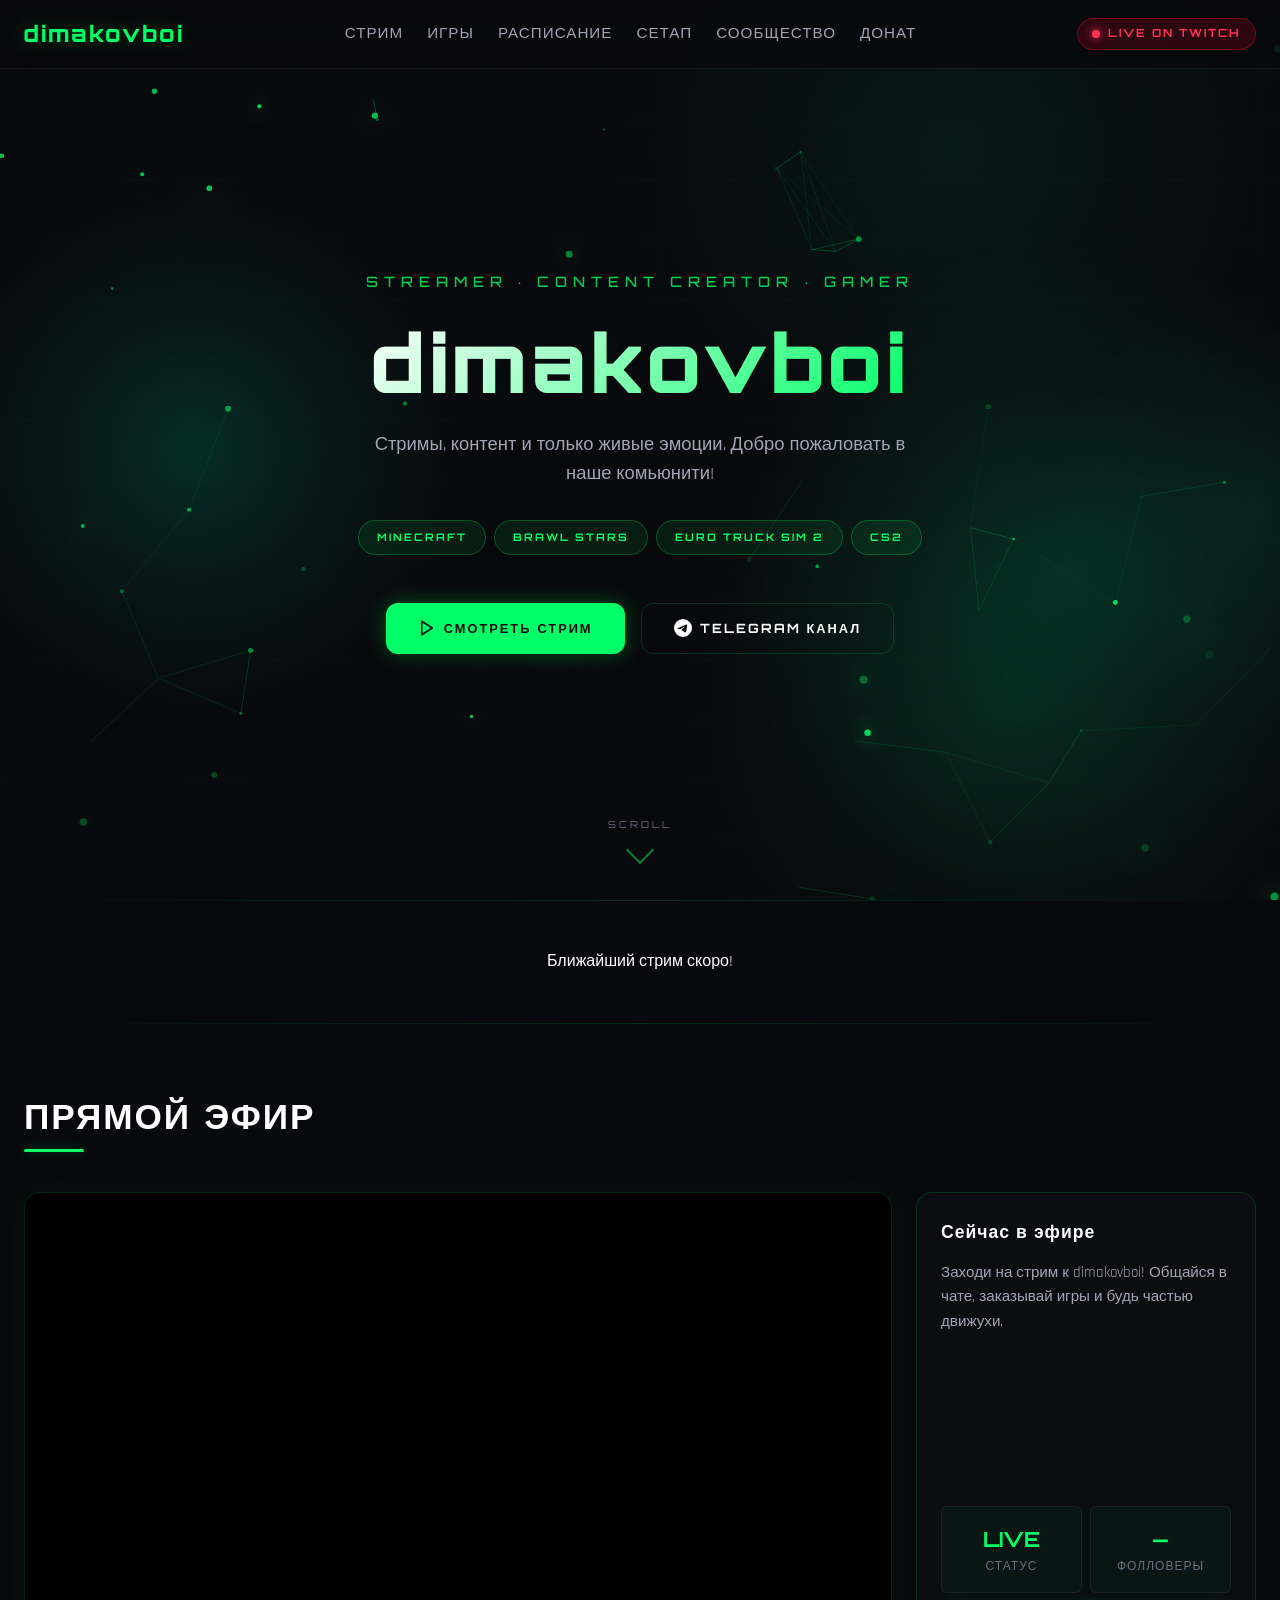
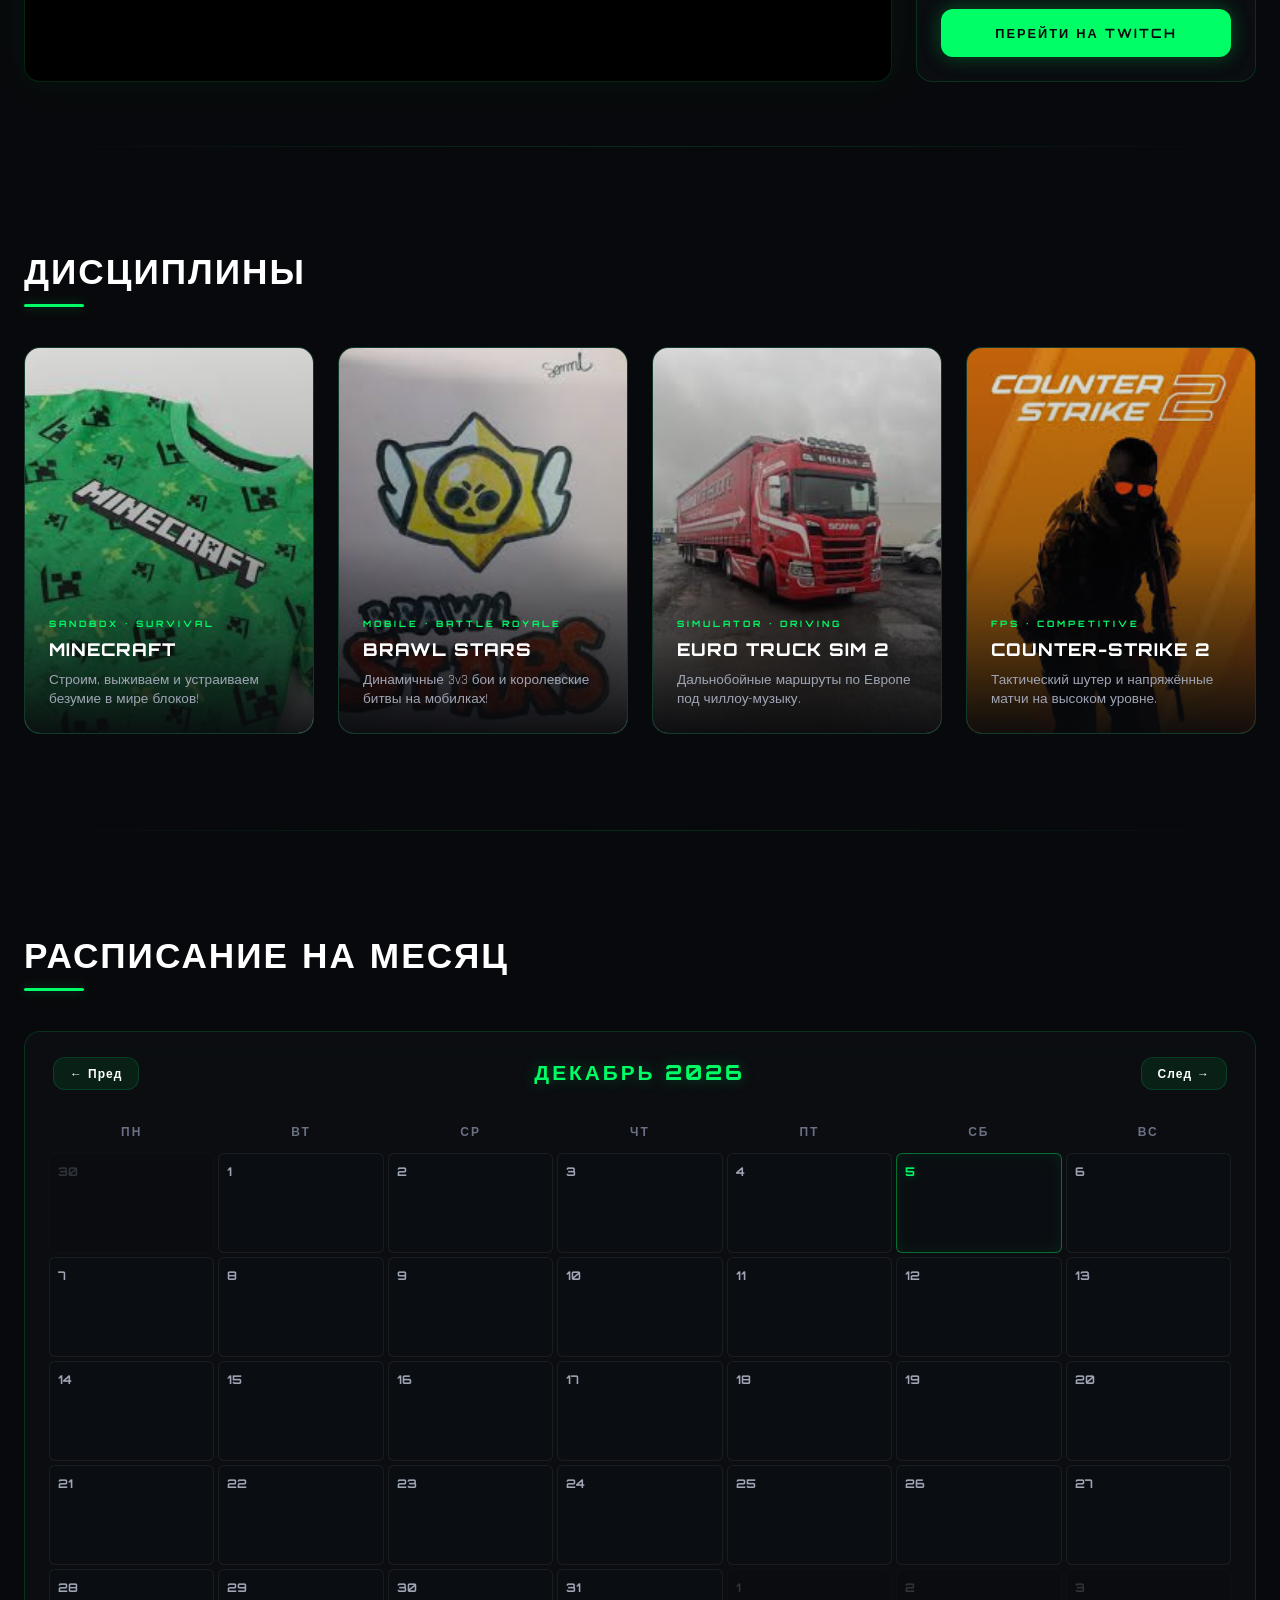
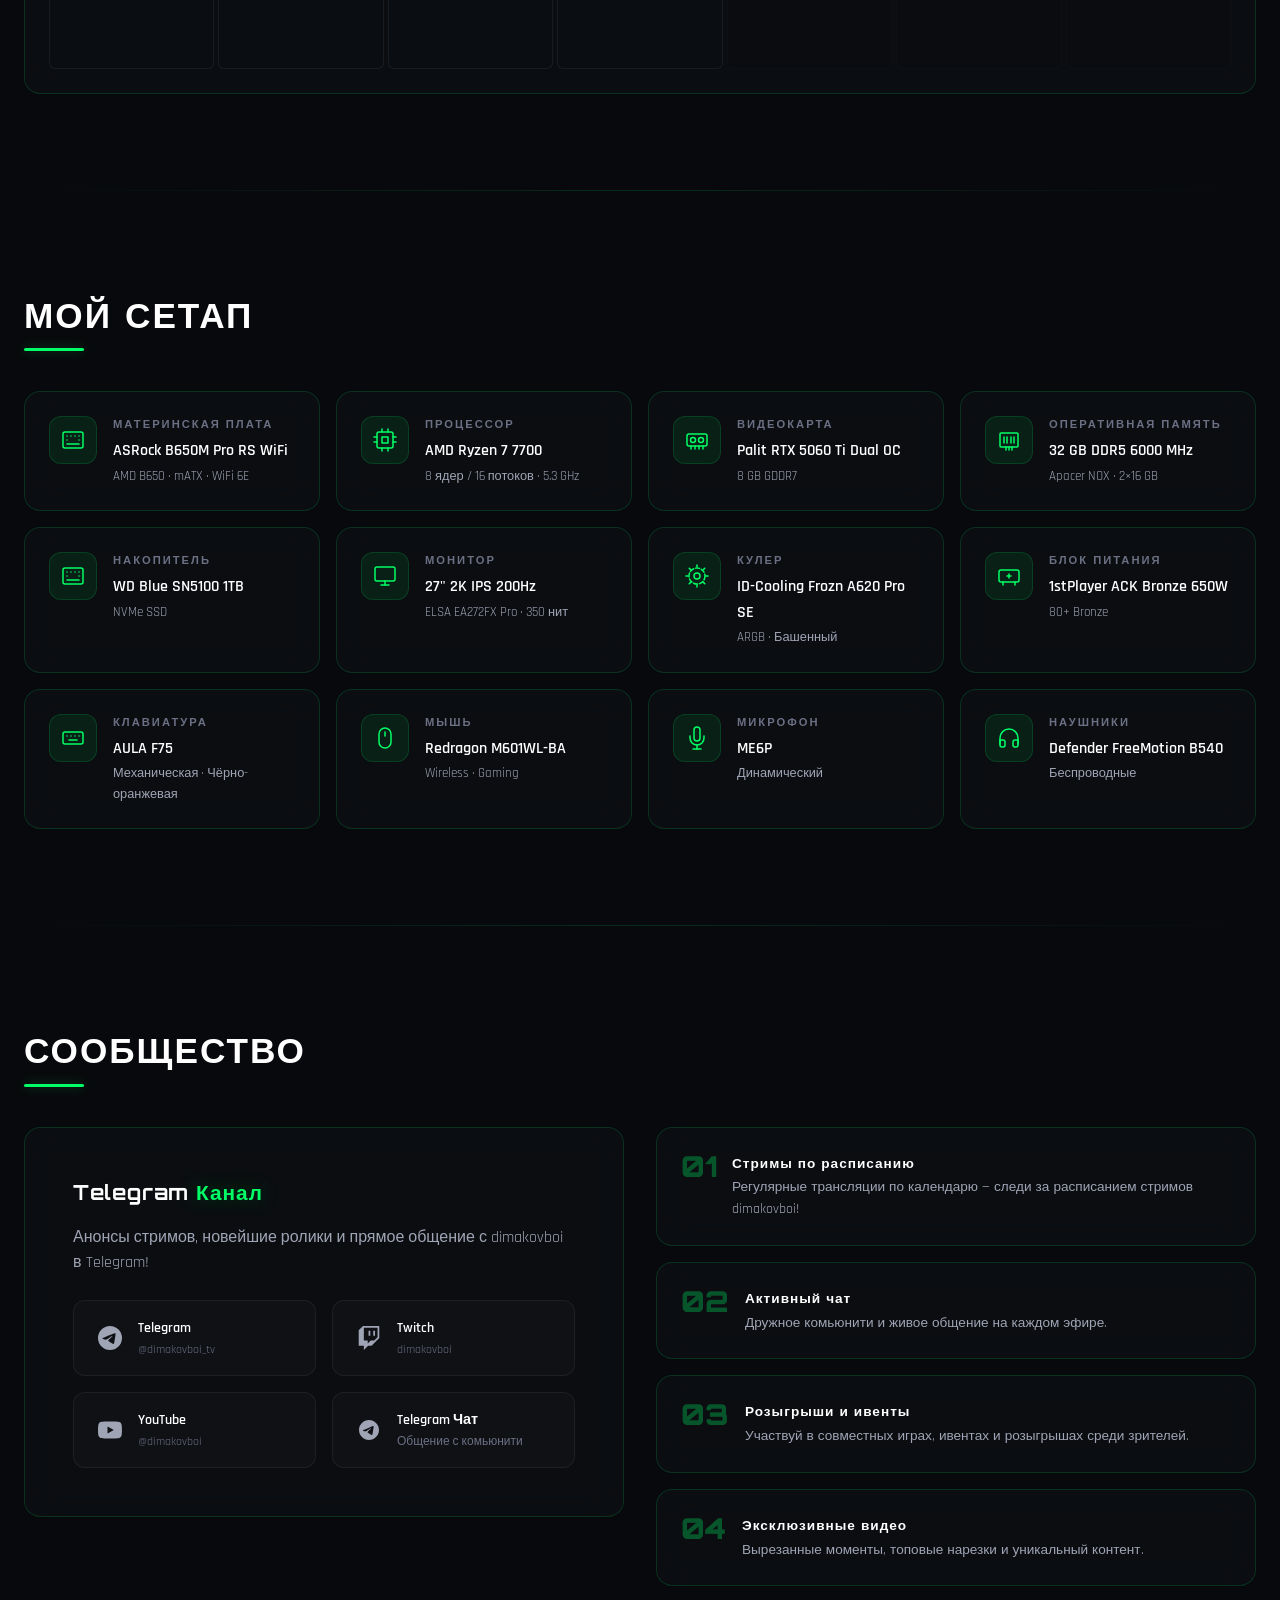
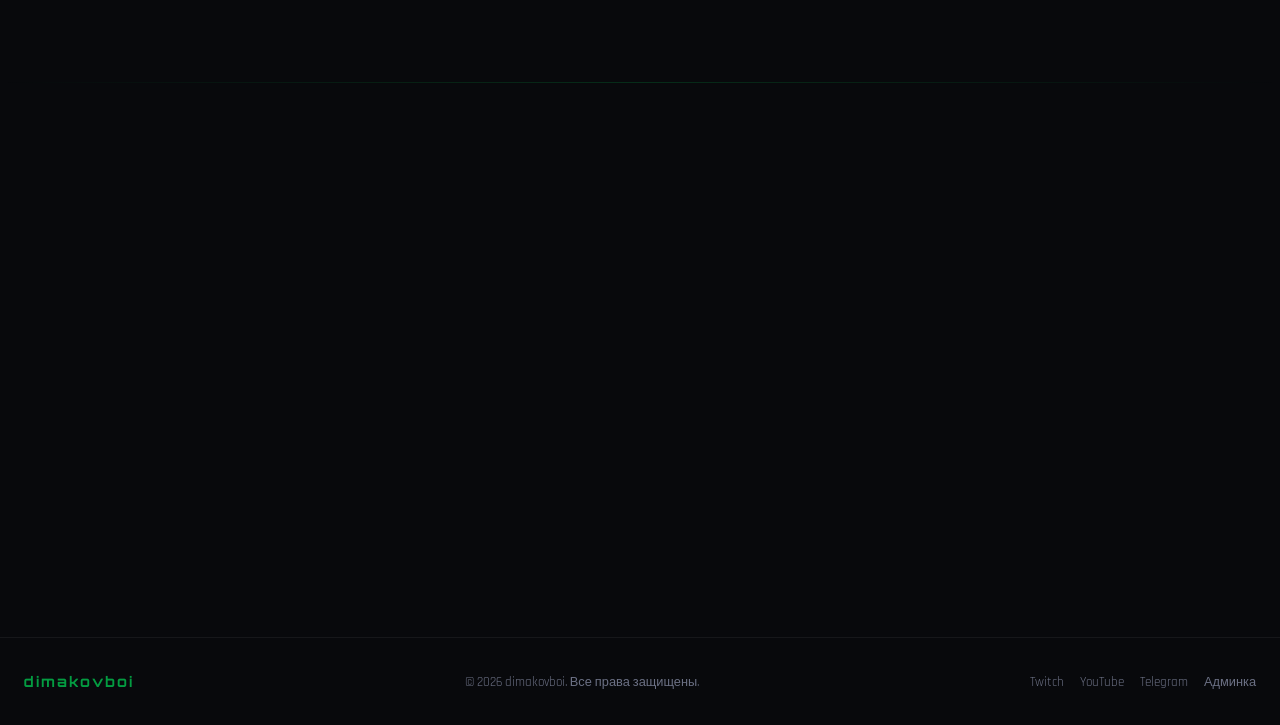
==== index.html @ f4df9652 "Initial commit: streamer landing page with admin panel" ====
<!DOCTYPE html>
<html lang="ru">
<head>
    <meta charset="UTF-8">
    <meta name="viewport" content="width=device-width, initial-scale=1.0">
    <meta name="description" content="dimakovboi — Официальный сайт стримера. Minecraft, Brawl Stars, Euro Truck Simulator 2, CS2.">
    <meta name="theme-color" content="#08090c">
    <title>dimakovboi</title>

    <meta property="og:title" content="dimakovboi">
    <meta property="og:description" content="Официальный сайт стримера dimakovboi.">
    <meta property="og:type" content="website">
    <meta property="og:locale" content="ru_RU">

    <link rel="preconnect" href="https://fonts.googleapis.com">
    <link rel="preconnect" href="https://fonts.gstatic.com" crossorigin>
    <link href="https://fonts.googleapis.com/css2?family=Orbitron:wght@400;500;600;700;800;900&family=Rajdhani:wght@300;400;500;600;700&display=swap" rel="stylesheet">

    <link rel="stylesheet" href="styles.css">
</head>
<body>

<canvas id="bg-canvas"></canvas>

<div class="page-content">

    <!-- HEADER -->
    <header class="header" id="header">
        <div class="container">
            <a href="#" class="logo">dimakovboi</a>

            <button class="mobile-toggle" id="mobileToggle" aria-label="Открыть меню">
                <span></span><span></span><span></span>
            </button>

            <nav class="nav" id="mainNav">
                <a href="#stream">Стрим</a>
                <a href="#games">Игры</a>
                <a href="#schedule">Расписание</a>
                <a href="#setup">Сетап</a>
                <a href="#community">Сообщество</a>
                <a href="#donate">Донат</a>
            </nav>

            <a href="https://www.twitch.tv/dimakovboi" target="_blank" class="live-badge">
                <span class="live-dot"></span>
                LIVE ON TWITCH
            </a>
        </div>
    </header>

    <!-- HERO -->
    <section class="hero" id="hero">
        <div class="hero-content reveal">
            <p class="hero-subtitle">Streamer · Content Creator · Gamer</p>
            <h1 class="hero-title">dimakovboi</h1>
            <p class="hero-desc">Стримы, контент и только живые эмоции. Добро пожаловать в наше комьюнити!</p>

            <div class="game-badges">
                <span class="game-badge">Minecraft</span>
                <span class="game-badge">Brawl Stars</span>
                <span class="game-badge">Euro Truck Sim 2</span>
                <span class="game-badge">CS2</span>
            </div>

            <div class="hero-buttons">
                <a href="https://www.twitch.tv/dimakovboi" target="_blank" class="btn btn-primary">
                    <svg width="18" height="18" viewBox="0 0 24 24" fill="none" stroke="currentColor" stroke-width="2" stroke-linecap="round" stroke-linejoin="round"><polygon points="5 3 19 12 5 21 5 3"/></svg>
                    Смотреть Стрим
                </a>
                <a href="https://t.me/dimakovboi_tv" target="_blank" class="btn btn-secondary">
                    <svg width="18" height="18" viewBox="0 0 24 24" fill="currentColor"><path d="M11.944 0A12 12 0 0 0 0 12a12 12 0 0 0 12 12 12 12 0 0 0 12-12A12 12 0 0 0 12 0a12 12 0 0 0-.056 0zm4.962 7.224c.1-.002.321.023.465.14a.506.506 0 0 1 .171.325c.016.093.036.306.02.472-.18 1.898-.962 6.502-1.36 8.627-.168.9-.499 1.201-.82 1.23-.696.065-1.225-.46-1.9-.902-1.056-.693-1.653-1.124-2.678-1.8-1.185-.78-.417-1.21.258-1.91.177-.184 3.247-2.977 3.307-3.23.007-.032.014-.15-.056-.212s-.174-.041-.249-.024c-.106.024-1.793 1.14-5.061 3.345-.48.33-.913.49-1.302.48-.428-.008-1.252-.241-1.865-.44-.752-.245-1.349-.374-1.297-.789.027-.216.325-.437.893-.663 3.498-1.524 5.83-2.529 6.998-3.014 3.332-1.386 4.025-1.627 4.476-1.635z"/></svg>
                    Telegram Канал
                </a>
            </div>
        </div>

        <div class="scroll-indicator">
            <span>Scroll</span>
            <div class="scroll-arrow"></div>
        </div>
    </section>

    <div class="section-divider"></div>

    <!-- COUNTDOWN -->
    <section class="section countdown-section">
        <div class="container">
            <div id="countdown" class="countdown reveal"></div>
        </div>
    </section>

    <div class="section-divider"></div>

    <!-- STREAM ( first ) -->
    <section class="section stream-section" id="stream">
        <div class="container">
            <h2 class="section-title reveal">Прямой Эфир</h2>
            <div class="stream-wrapper reveal">
                <div class="stream-player">
                    <iframe src="" allowfullscreen></iframe>
                </div>
                <div class="stream-info-panel glass-card">
                    <h3>Сейчас в эфире</h3>
                    <p>Заходи на стрим к dimakovboi! Общайся в чате, заказывай игры и будь частью движухи.</p>
                    <div class="stream-stats">
                        <div class="stream-stat">
                            <div class="stream-stat-value" id="viewerCount">LIVE</div>
                            <div class="stream-stat-label">Статус</div>
                        </div>
                        <div class="stream-stat">
                            <div class="stream-stat-value" id="followerCount">...</div>
                            <div class="stream-stat-label">Фолловеры</div>
                        </div>
                    </div>
                    <a href="https://www.twitch.tv/dimakovboi" target="_blank" class="btn btn-primary btn-stream-full">
                        Перейти на Twitch
                    </a>
                </div>
            </div>
        </div>
    </section>

    <div class="section-divider"></div>

    <!-- GAMES ( second ) -->
    <section class="section" id="games">
        <div class="container">
            <h2 class="section-title reveal">Дисциплины</h2>
            <div class="games-grid reveal" id="gamesGrid"></div>
        </div>
    </section>

    <div class="section-divider"></div>

    <!-- SCHEDULE -->
    <section class="section" id="schedule">
        <div class="container">
            <h2 class="section-title reveal">Расписание на Месяц</h2>
            <div class="glass-card calendar-wrapper reveal">
                <div class="calendar-controls">
                    <button class="month-nav-btn" id="prevMonthBtn">&larr; Пред</button>
                    <div class="month-display" id="monthDisplay"></div>
                    <button class="month-nav-btn" id="nextMonthBtn">След &rarr;</button>
                </div>
                <div class="calendar-weekdays">
                    <div class="weekday-name">Пн</div>
                    <div class="weekday-name">Вт</div>
                    <div class="weekday-name">Ср</div>
                    <div class="weekday-name">Чт</div>
                    <div class="weekday-name">Пт</div>
                    <div class="weekday-name">Сб</div>
                    <div class="weekday-name">Вс</div>
                </div>
                <div class="month-grid" id="monthGrid"></div>
            </div>
        </div>
    </section>

    <div class="section-divider"></div>

    <!-- SETUP ( HTML directly ) -->
    <section class="section" id="setup">
        <div class="container">
            <h2 class="section-title reveal">Мой Сетап</h2>
            <div class="setup-grid reveal">

                <div class="setup-item glass-card">
                    <div class="setup-icon"><svg viewBox="0 0 24 24" fill="none" stroke="currentColor" stroke-width="1.5" stroke-linecap="round" stroke-linejoin="round"><rect x="2" y="4" width="20" height="16" rx="2"/><line x1="6" y1="8" x2="6" y2="8.01"/><line x1="10" y1="8" x2="10" y2="8.01"/><line x1="14" y1="8" x2="14" y2="8.01"/><line x1="18" y1="8" x2="18" y2="8.01"/><line x1="6" y1="12" x2="6" y2="12.01"/><line x1="18" y1="12" x2="18" y2="12.01"/><line x1="6" y1="16" x2="18" y2="16"/></svg></div>
                    <div class="setup-info">
                        <h4>Материнская плата</h4>
                        <p>ASRock B650M Pro RS WiFi</p>
                        <div class="setup-detail">AMD B650 · mATX · WiFi 6E</div>
                    </div>
                </div>

                <div class="setup-item glass-card">
                    <div class="setup-icon"><svg viewBox="0 0 24 24" fill="none" stroke="currentColor" stroke-width="1.5" stroke-linecap="round" stroke-linejoin="round"><rect x="4" y="4" width="16" height="16" rx="2"/><rect x="9" y="9" width="6" height="6"/><line x1="9" y1="1" x2="9" y2="4"/><line x1="15" y1="1" x2="15" y2="4"/><line x1="9" y1="20" x2="9" y2="23"/><line x1="15" y1="20" x2="15" y2="23"/><line x1="20" y1="9" x2="23" y2="9"/><line x1="20" y1="14" x2="23" y2="14"/><line x1="1" y1="9" x2="4" y2="9"/><line x1="1" y1="14" x2="4" y2="14"/></svg></div>
                    <div class="setup-info">
                        <h4>Процессор</h4>
                        <p>AMD Ryzen 7 7700</p>
                        <div class="setup-detail">8 ядер / 16 потоков · 5.3 GHz</div>
                    </div>
                </div>

                <div class="setup-item glass-card">
                    <div class="setup-icon"><svg viewBox="0 0 24 24" fill="none" stroke="currentColor" stroke-width="1.5" stroke-linecap="round" stroke-linejoin="round"><rect x="2" y="6" width="20" height="12" rx="2"/><circle cx="8" cy="12" r="2.5"/><circle cx="16" cy="12" r="2.5"/><line x1="6" y1="18" x2="6" y2="21"/><line x1="10" y1="18" x2="10" y2="21"/><line x1="14" y1="18" x2="14" y2="21"/><line x1="18" y1="18" x2="18" y2="21"/></svg></div>
                    <div class="setup-info">
                        <h4>Видеокарта</h4>
                        <p>Palit RTX 5060 Ti Dual OC</p>
                        <div class="setup-detail">8 GB GDDR7</div>
                    </div>
                </div>

                <div class="setup-item glass-card">
                    <div class="setup-icon"><svg viewBox="0 0 24 24" fill="none" stroke="currentColor" stroke-width="1.5" stroke-linecap="round" stroke-linejoin="round"><rect x="3" y="5" width="18" height="14" rx="1"/><line x1="7" y1="9" x2="7" y2="15"/><line x1="10" y1="9" x2="10" y2="15"/><line x1="14" y1="9" x2="14" y2="15"/><line x1="17" y1="9" x2="17" y2="15"/><line x1="9" y1="19" x2="9" y2="22"/><line x1="12" y1="19" x2="12" y2="22"/><line x1="15" y1="19" x2="15" y2="22"/></svg></div>
                    <div class="setup-info">
                        <h4>Оперативная память</h4>
                        <p>32 GB DDR5 6000 MHz</p>
                        <div class="setup-detail">Apacer NOX · 2×16 GB</div>
                    </div>
                </div>

                <div class="setup-item glass-card">
                    <div class="setup-icon"><svg viewBox="0 0 24 24" fill="none" stroke="currentColor" stroke-width="1.5" stroke-linecap="round" stroke-linejoin="round"><rect x="2" y="4" width="20" height="16" rx="2"/><line x1="6" y1="8" x2="6" y2="8.01"/><line x1="10" y1="8" x2="10" y2="8.01"/><line x1="14" y1="8" x2="14" y2="8.01"/><line x1="18" y1="8" x2="18" y2="8.01"/><line x1="6" y1="12" x2="6" y2="12.01"/><line x1="18" y1="12" x2="18" y2="12.01"/><line x1="6" y1="16" x2="18" y2="16"/></svg></div>
                    <div class="setup-info">
                        <h4>Накопитель</h4>
                        <p>WD Blue SN5100 1TB</p>
                        <div class="setup-detail">NVMe SSD</div>
                    </div>
                </div>

                <div class="setup-item glass-card">
                    <div class="setup-icon"><svg viewBox="0 0 24 24" fill="none" stroke="currentColor" stroke-width="1.5" stroke-linecap="round" stroke-linejoin="round"><rect x="2" y="3" width="20" height="14" rx="2"/><line x1="8" y1="21" x2="16" y2="21"/><line x1="12" y1="17" x2="12" y2="21"/></svg></div>
                    <div class="setup-info">
                        <h4>Монитор</h4>
                        <p>27" 2K IPS 200Hz</p>
                        <div class="setup-detail">ELSA EA272FX Pro · 350 нит</div>
                    </div>
                </div>

                <div class="setup-item glass-card">
                    <div class="setup-icon"><svg viewBox="0 0 24 24" fill="none" stroke="currentColor" stroke-width="1.5" stroke-linecap="round" stroke-linejoin="round"><circle cx="12" cy="12" r="3"/><path d="M12 1v2m0 18v2M4.22 4.22l1.42 1.42m12.72 12.72l1.42 1.42M1 12h2m18 0h2M4.22 19.78l1.42-1.42M18.36 5.64l1.42-1.42"/><circle cx="12" cy="12" r="8" stroke-dasharray="4 2"/></svg></div>
                    <div class="setup-info">
                        <h4>Кулер</h4>
                        <p>ID-Cooling Frozn A620 Pro SE</p>
                        <div class="setup-detail">ARGB · Башенный</div>
                    </div>
                </div>

                <div class="setup-item glass-card">
                    <div class="setup-icon"><svg viewBox="0 0 24 24" fill="none" stroke="currentColor" stroke-width="1.5" stroke-linecap="round" stroke-linejoin="round"><rect x="2" y="6" width="20" height="12" rx="2"/><line x1="12" y1="10" x2="12" y2="14"/><line x1="10" y1="12" x2="14" y2="12"/><line x1="6" y1="18" x2="6" y2="21"/><line x1="18" y1="18" x2="18" y2="21"/></svg></div>
                    <div class="setup-info">
                        <h4>Блок питания</h4>
                        <p>1stPlayer ACK Bronze 650W</p>
                        <div class="setup-detail">80+ Bronze</div>
                    </div>
                </div>

                <div class="setup-item glass-card">
                    <div class="setup-icon"><svg viewBox="0 0 24 24" fill="none" stroke="currentColor" stroke-width="1.5" stroke-linecap="round" stroke-linejoin="round"><rect x="2" y="6" width="20" height="12" rx="2"/><line x1="6" y1="10" x2="6" y2="10.01"/><line x1="10" y1="10" x2="10" y2="10.01"/><line x1="14" y1="10" x2="14" y2="10.01"/><line x1="18" y1="10" x2="18" y2="10.01"/><line x1="8" y1="14" x2="16" y2="14"/></svg></div>
                    <div class="setup-info">
                        <h4>Клавиатура</h4>
                        <p>AULA F75</p>
                        <div class="setup-detail">Механическая · Чёрно-оранжевая</div>
                    </div>
                </div>

                <div class="setup-item glass-card">
                    <div class="setup-icon"><svg viewBox="0 0 24 24" fill="none" stroke="currentColor" stroke-width="1.5" stroke-linecap="round" stroke-linejoin="round"><rect x="6" y="2" width="12" height="20" rx="6"/><line x1="12" y1="6" x2="12" y2="10"/></svg></div>
                    <div class="setup-info">
                        <h4>Мышь</h4>
                        <p>Redragon M601WL-BA</p>
                        <div class="setup-detail">Wireless · Gaming</div>
                    </div>
                </div>

                <div class="setup-item glass-card">
                    <div class="setup-icon"><svg viewBox="0 0 24 24" fill="none" stroke="currentColor" stroke-width="1.5" stroke-linecap="round" stroke-linejoin="round"><path d="M12 1a3 3 0 0 0-3 3v8a3 3 0 0 0 6 0V4a3 3 0 0 0-3-3z"/><path d="M19 10v2a7 7 0 0 1-14 0v-2"/><line x1="12" y1="19" x2="12" y2="23"/><line x1="8" y1="23" x2="16" y2="23"/></svg></div>
                    <div class="setup-info">
                        <h4>Микрофон</h4>
                        <p>ME6P</p>
                        <div class="setup-detail">Динамический</div>
                    </div>
                </div>

                <div class="setup-item glass-card">
                    <div class="setup-icon"><svg viewBox="0 0 24 24" fill="none" stroke="currentColor" stroke-width="1.5" stroke-linecap="round" stroke-linejoin="round"><path d="M3 18v-6a9 9 0 0 1 18 0v6"/><path d="M21 19a2 2 0 0 1-2 2h-1a2 2 0 0 1-2-2v-3a2 2 0 0 1 2-2h3zM3 19a2 2 0 0 0 2 2h1a2 2 0 0 0 2-2v-3a2 2 0 0 0-2-2H3z"/></svg></div>
                    <div class="setup-info">
                        <h4>Наушники</h4>
                        <p>Defender FreeMotion B540</p>
                        <div class="setup-detail">Беспроводные</div>
                    </div>
                </div>

            </div>
        </div>
    </section>

    <div class="section-divider"></div>

    <!-- COMMUNITY -->
    <section class="section" id="community">
        <div class="container">
            <h2 class="section-title reveal">Сообщество</h2>
            <div class="community-wrapper reveal">

                <div class="telegram-widget glass-card">
                    <h3>Telegram <span class="glow-text">Канал</span></h3>
                    <p>Анонсы стримов, новейшие ролики и прямое общение с dimakovboi в Telegram!</p>
                    <div class="social-links">
                        <a href="https://t.me/dimakovboi_tv" target="_blank" class="social-link">
                            <svg viewBox="0 0 24 24"><path d="M11.944 0A12 12 0 0 0 0 12a12 12 0 0 0 12 12 12 12 0 0 0 12-12A12 12 0 0 0 12 0a12 12 0 0 0-.056 0zm4.962 7.224c.1-.002.321.023.465.14a.506.506 0 0 1 .171.325c.016.093.036.306.02.472-.18 1.898-.962 6.502-1.36 8.627-.168.9-.499 1.201-.82 1.23-.696.065-1.225-.46-1.9-.902-1.056-.693-1.653-1.124-2.678-1.8-1.185-.78-.417-1.21.258-1.91.177-.184 3.247-2.977 3.307-3.23.007-.032.014-.15-.056-.212s-.174-.041-.249-.024c-.106.024-1.793 1.14-5.061 3.345-.48.33-.913.49-1.302.48-.428-.008-1.252-.241-1.865-.44-.752-.245-1.349-.374-1.297-.789.027-.216.325-.437.893-.663 3.498-1.524 5.83-2.529 6.998-3.014 3.332-1.386 4.025-1.627 4.476-1.635z"/></svg>
                            <div>
                                <div class="social-link-text">Telegram</div>
                                <div class="social-link-desc">@dimakovboi_tv</div>
                            </div>
                        </a>
                        <a href="https://www.twitch.tv/dimakovboi" target="_blank" class="social-link">
                            <svg viewBox="0 0 24 24"><path d="M11.571 4.714h1.715v5.143H11.57zm4.715 0H18v5.143h-1.714zM6 0L1.714 4.286v15.428h5.143V24l4.286-4.286h3.428L22.286 12V0zm14.571 11.143l-3.428 3.428h-3.429l-3 3v-3H6.857V1.714h13.714z"/></svg>
                            <div>
                                <div class="social-link-text">Twitch</div>
                                <div class="social-link-desc">dimakovboi</div>
                            </div>
                        </a>
                        <a href="https://www.youtube.com/@dimakovboi" target="_blank" class="social-link">
                            <svg viewBox="0 0 24 24"><path d="M23.498 6.186a3.016 3.016 0 0 0-2.122-2.136C19.505 3.545 12 3.545 12 3.545s-7.505 0-9.377.505A3.017 3.017 0 0 0 .502 6.186C0 8.07 0 12 0 12s0 3.93.502 5.814a3.016 3.016 0 0 0 2.122 2.136c1.871.505 9.376.505 9.376.505s7.505 0 9.377-.505a3.015 3.015 0 0 0 2.122-2.136C24 15.93 24 12 24 12s0-3.93-.502-5.814zM9.545 15.568V8.432L15.818 12z"/></svg>
                            <div>
                                <div class="social-link-text">YouTube</div>
                                <div class="social-link-desc">@dimakovboi</div>
                            </div>
                        </a>
                        <a href="https://t.me/dimakovboi_tv_group" target="_blank" class="social-link">
                            <svg viewBox="0 0 24 24"><path d="M12 2C6.48 2 2 6.48 2 12s4.48 10 10 10 10-4.48 10-10S17.52 2 12 2zm4.64 6.8c-.15 1.58-.8 5.42-1.13 7.19-.14.75-.42 1-.68 1.03-.58.05-1.02-.38-1.58-.75-.88-.58-1.38-.94-2.23-1.5-.99-.65-.35-1.01.22-1.59.15-.15 2.71-2.48 2.76-2.69a.2.2 0 00-.05-.18c-.06-.05-.14-.03-.21-.02-.09.02-1.49.95-4.22 2.79-.4.27-.76.41-1.08.4-.36-.01-1.04-.2-1.55-.37-.63-.2-1.12-.31-1.08-.66.02-.18.27-.36.74-.55 2.92-1.27 4.86-2.11 5.83-2.51 2.78-1.16 3.35-1.36 3.73-1.36.08 0 .27.02.39.12.1.08.13.19.14.27-.01.06.01.24 0 .38z"/></svg>
                            <div>
                                <div class="social-link-text">Telegram Чат</div>
                                <div class="social-link-desc">Общение с комьюнити</div>
                            </div>
                        </a>
                    </div>
                </div>

                <div class="community-features">
                    <div class="community-feature-card glass-card">
                        <div class="feature-num">01</div>
                        <div>
                            <h4>Стримы по расписанию</h4>
                            <p>Регулярные трансляции по календарю — следи за расписанием стримов dimakovboi!</p>
                        </div>
                    </div>
                    <div class="community-feature-card glass-card">
                        <div class="feature-num">02</div>
                        <div>
                            <h4>Активный чат</h4>
                            <p>Дружное комьюнити и живое общение на каждом эфире.</p>
                        </div>
                    </div>
                    <div class="community-feature-card glass-card">
                        <div class="feature-num">03</div>
                        <div>
                            <h4>Розыгрыши и ивенты</h4>
                            <p>Участвуй в совместных играх, ивентах и розыгрышах среди зрителей.</p>
                        </div>
                    </div>
                    <div class="community-feature-card glass-card">
                        <div class="feature-num">04</div>
                        <div>
                            <h4>Эксклюзивные видео</h4>
                            <p>Вырезанные моменты, топовые нарезки и уникальный контент.</p>
                        </div>
                    </div>
                </div>

            </div>
        </div>
    </section>

    <div class="section-divider"></div>

    <!-- DONATE -->
    <section class="donate-section" id="donate">
        <div class="container">
            <div class="donate-card glass-card reveal">
                <svg class="donate-card-icon" width="48" height="48" viewBox="0 0 24 24" fill="none" stroke="var(--accent)" stroke-width="1.5" stroke-linecap="round" stroke-linejoin="round">
                    <path d="M20.84 4.61a5.5 5.5 0 0 0-7.78 0L12 5.67l-1.06-1.06a5.5 5.5 0 0 0-7.78 7.78l1.06 1.06L12 21.23l7.78-7.78 1.06-1.06a5.5 5.5 0 0 0 0-7.78z"></path>
                </svg>
                <h3>Поддержать dimakovboi</h3>
                <p>Каждый донат помогает развивать канал и делать стримы ещё качественнее. Спасибо за поддержку!</p>
                <div class="donate-buttons">
                    <a href="https://www.donationalerts.com/r/dimakovboi" target="_blank" class="btn btn-donate">
                        <svg width="18" height="18" viewBox="0 0 24 24" fill="none" stroke="currentColor" stroke-width="2" stroke-linecap="round" stroke-linejoin="round"><circle cx="12" cy="12" r="10"/><line x1="12" y1="8" x2="12" y2="16"/><line x1="8" y1="12" x2="16" y2="12"/></svg>
                        DonationAlerts
                    </a>
                </div>
            </div>
        </div>
    </section>

    <!-- FOOTER -->
    <footer class="footer">
        <div class="container">
            <div class="footer-logo">dimakovboi</div>
            <div class="footer-text">&copy; 2026 dimakovboi. Все права защищены.</div>
            <div class="footer-links">
                <a href="https://www.twitch.tv/dimakovboi" target="_blank">Twitch</a>
                <a href="https://www.youtube.com/@dimakovboi" target="_blank">YouTube</a>
                <a href="https://t.me/dimakovboi_tv" target="_blank">Telegram</a>
                <a href="admin.html">Админка</a>
            </div>
        </div>
    </footer>

</div>

<script src="app.js"></script>

</body>
</html>
---- styles.css ----
/* ═══════════════════════════════════════════
   DESIGN TOKENS & CSS CUSTOM PROPERTIES
═══════════════════════════════════════════ */
:root {
    /* Colors */
    --bg-deep: #08090c;
    --bg-base: #0e1117;
    --bg-elevated: #141820;
    --bg-card: rgba(14, 17, 23, 0.65);
    --accent: #00ff66;
    --accent-dim: #00cc52;
    --accent-glow: rgba(0, 255, 102, 0.3);
    --accent-glow-soft: rgba(0, 255, 102, 0.08);
    --orange: #ff8c00;
    --orange-glow: rgba(255, 140, 0, 0.3);
    --text-primary: #ffffff;
    --text-secondary: #a0a5b5;
    --text-muted: #6b7084;
    --border-glass: rgba(0, 255, 102, 0.15);
    --border-glass-hover: rgba(0, 255, 102, 0.35);
    --border-subtle: rgba(255, 255, 255, 0.06);

    /* Glassmorphism */
    --glass-blur: blur(16px);
    --glass-bg: rgba(14, 17, 23, 0.6);
    --glass-bg-hover: rgba(14, 17, 23, 0.75);

    /* Typography */
    --font-display: 'Orbitron', sans-serif;
    --font-body: 'Rajdhani', sans-serif;

    /* Spacing */
    --space-xs: 4px;
    --space-sm: 8px;
    --space-md: 16px;
    --space-lg: 24px;
    --space-xl: 32px;
    --space-2xl: 48px;
    --space-3xl: 64px;
    --space-4xl: 96px;

    /* Radius */
    --radius-sm: 6px;
    --radius-md: 12px;
    --radius-lg: 16px;
    --radius-xl: 20px;

    /* Transitions */
    --ease-out: cubic-bezier(0.16, 1, 0.3, 1);
    --duration-fast: 150ms;
    --duration-normal: 300ms;
    --duration-slow: 500ms;
}

/* ═══════════════════════════════════════════
   RESET & BASE
═══════════════════════════════════════════ */
*, *::before, *::after {
    margin: 0;
    padding: 0;
    box-sizing: border-box;
}

html {
    scroll-behavior: smooth;
    -webkit-font-smoothing: antialiased;
    -moz-osx-font-smoothing: grayscale;
}

body {
    font-family: var(--font-body);
    background: var(--bg-deep);
    color: var(--text-primary);
    line-height: 1.6;
    overflow-x: hidden;
    min-height: 100vh;
}

a {
    color: inherit;
    text-decoration: none;
}

img {
    max-width: 100%;
    display: block;
}

button {
    font-family: inherit;
    cursor: pointer;
    border: none;
    outline: none;
}

/* ═══════════════════════════════════════════
   ANIMATED BACKGROUND (Tech Grid + Orbs)
═══════════════════════════════════════════ */
#bg-canvas {
    position: fixed;
    inset: 0;
    z-index: 0;
    pointer-events: none;
}

.page-content {
    position: relative;
    z-index: 1;
}

/* Canvas fallback */
.no-canvas .page-content {
    background: var(--bg-deep);
}

/* ═══════════════════════════════════════════
   UTILITY CLASSES
═══════════════════════════════════════════ */
.container {
    max-width: 1280px;
    margin: 0 auto;
    padding: 0 var(--space-lg);
}

.section {
    padding: var(--space-4xl) 0;
}

.section-title {
    font-family: var(--font-display);
    font-size: clamp(1.5rem, 4vw, 2.2rem);
    font-weight: 700;
    text-transform: uppercase;
    letter-spacing: 2px;
    margin-bottom: var(--space-2xl);
    position: relative;
    display: inline-block;
}

.section-title::after {
    content: '';
    position: absolute;
    bottom: -8px;
    left: 0;
    width: 60px;
    height: 3px;
    background: var(--accent);
    border-radius: 2px;
    box-shadow: 0 0 12px var(--accent-glow);
}

.glow-text {
    color: var(--accent);
    text-shadow: 0 0 20px var(--accent-glow), 0 0 40px rgba(0, 255, 102, 0.15);
}

/* Glass Card */
.glass-card {
    background: var(--glass-bg);
    backdrop-filter: var(--glass-blur);
    -webkit-backdrop-filter: var(--glass-blur);
    border: 1px solid var(--border-glass);
    border-radius: var(--radius-lg);
    transition: border-color var(--duration-normal) var(--ease-out),
                box-shadow var(--duration-normal) var(--ease-out),
                transform var(--duration-normal) var(--ease-out);
}

.glass-card:hover {
    border-color: var(--border-glass-hover);
    box-shadow: 0 0 30px rgba(0, 255, 102, 0.08), 0 8px 32px rgba(0, 0, 0, 0.3);
}

/* Scroll Reveal */
.reveal {
    opacity: 0;
    transform: translateY(30px);
    transition: opacity 0.7s var(--ease-out), transform 0.7s var(--ease-out);
}

.reveal.visible {
    opacity: 1;
    transform: translateY(0);
}

/* ═══════════════════════════════════════════
   HEADER / NAVBAR
═══════════════════════════════════════════ */
.header {
    position: fixed;
    top: 0;
    left: 0;
    right: 0;
    z-index: 100;
    padding: var(--space-md) 0;
    background: rgba(8, 9, 12, 0.75);
    backdrop-filter: blur(20px);
    -webkit-backdrop-filter: blur(20px);
    border-bottom: 1px solid var(--border-subtle);
    transition: all var(--duration-normal) var(--ease-out);
}

.header.scrolled {
    padding: var(--space-sm) 0;
    background: rgba(8, 9, 12, 0.92);
}

.header .container {
    display: flex;
    align-items: center;
    justify-content: space-between;
    gap: var(--space-lg);
}

.logo {
    font-family: var(--font-display);
    font-size: 1.4rem;
    font-weight: 800;
    letter-spacing: 2px;
    text-transform: lowercase;
    color: var(--accent);
    text-shadow: 0 0 20px var(--accent-glow);
    white-space: nowrap;
    flex-shrink: 0;
}

.nav {
    display: flex;
    align-items: center;
    gap: var(--space-lg);
}

.nav a {
    font-family: var(--font-body);
    font-size: 0.95rem;
    font-weight: 500;
    color: var(--text-secondary);
    letter-spacing: 1px;
    text-transform: uppercase;
    transition: color var(--duration-fast) var(--ease-out);
    position: relative;
    white-space: nowrap;
}

.nav a::after {
    content: '';
    position: absolute;
    bottom: -4px;
    left: 0;
    width: 0;
    height: 2px;
    background: var(--accent);
    border-radius: 1px;
    transition: width var(--duration-normal) var(--ease-out);
    box-shadow: 0 0 8px var(--accent-glow);
}

.nav a:hover {
    color: var(--text-primary);
}

.nav a:hover::after {
    width: 100%;
}

.live-badge {
    display: flex;
    align-items: center;
    gap: var(--space-sm);
    background: rgba(255, 0, 50, 0.15);
    border: 1px solid rgba(255, 0, 50, 0.35);
    padding: 6px 14px;
    border-radius: 100px;
    font-family: var(--font-display);
    font-size: 0.7rem;
    font-weight: 700;
    letter-spacing: 2px;
    text-transform: uppercase;
    color: #ff3256;
    white-space: nowrap;
    flex-shrink: 0;
    transition: all var(--duration-normal) var(--ease-out);
}

.live-badge:hover {
    background: rgba(255, 0, 50, 0.25);
    box-shadow: 0 0 15px rgba(255, 0, 50, 0.4);
}

.live-dot {
    width: 8px;
    height: 8px;
    border-radius: 50%;
    background: #ff3256;
    box-shadow: 0 0 8px #ff3256, 0 0 16px rgba(255, 50, 86, 0.4);
    animation: pulse-dot 1.5s infinite;
}

@keyframes pulse-dot {
    0%, 100% { opacity: 1; transform: scale(1); }
    50% { opacity: 0.4; transform: scale(0.7); }
}

/* Mobile menu toggle */
.mobile-toggle {
    display: none;
    flex-direction: column;
    gap: 5px;
    background: none;
    padding: 8px;
    cursor: pointer;
}

.mobile-toggle span {
    width: 24px;
    height: 2px;
    background: var(--text-secondary);
    border-radius: 2px;
    transition: all var(--duration-normal) var(--ease-out);
    transform-origin: center;
}

.mobile-toggle.active span:nth-child(1) {
    transform: translateY(7px) rotate(45deg);
    background: var(--accent);
}

.mobile-toggle.active span:nth-child(2) {
    opacity: 0;
    transform: scaleX(0);
}

.mobile-toggle.active span:nth-child(3) {
    transform: translateY(-7px) rotate(-45deg);
    background: var(--accent);
}

/* ═══════════════════════════════════════════
   HERO SECTION
═══════════════════════════════════════════ */
.hero {
    min-height: 100vh;
    display: flex;
    align-items: center;
    justify-content: center;
    text-align: center;
    padding: 120px var(--space-lg) var(--space-4xl);
    position: relative;
}

.hero-content {
    max-width: 800px;
}

.hero-subtitle {
    font-family: var(--font-display);
    font-size: clamp(0.7rem, 2vw, 0.9rem);
    font-weight: 500;
    letter-spacing: 6px;
    text-transform: uppercase;
    color: var(--accent);
    margin-bottom: var(--space-lg);
    opacity: 0.8;
}

.hero-title {
    font-family: var(--font-display);
    font-size: clamp(2.5rem, 8vw, 5rem);
    font-weight: 900;
    line-height: 1.1;
    text-transform: lowercase;
    letter-spacing: 4px;
    margin-bottom: var(--space-lg);
    background: linear-gradient(135deg, var(--text-primary) 0%, var(--accent) 50%, var(--text-primary) 100%);
    background-size: 200% 200%;
    -webkit-background-clip: text;
    -webkit-text-fill-color: transparent;
    background-clip: text;
    animation: gradient-shift 4s ease infinite;
}

@keyframes gradient-shift {
    0%, 100% { background-position: 0% 50%; }
    50% { background-position: 100% 50%; }
}

.hero-desc {
    font-size: 1.15rem;
    color: var(--text-secondary);
    margin-bottom: var(--space-xl);
    max-width: 550px;
    margin-left: auto;
    margin-right: auto;
}

/* Game badges */
.game-badges {
    display: flex;
    flex-wrap: wrap;
    justify-content: center;
    gap: var(--space-sm);
    margin-bottom: var(--space-2xl);
}

.game-badge {
    font-family: var(--font-display);
    font-size: 0.65rem;
    font-weight: 700;
    letter-spacing: 2px;
    text-transform: uppercase;
    padding: 8px 18px;
    border-radius: 100px;
    background: rgba(0, 255, 102, 0.08);
    border: 1px solid rgba(0, 255, 102, 0.25);
    color: var(--accent);
    transition: all var(--duration-normal) var(--ease-out);
}

.game-badge:hover {
    background: rgba(0, 255, 102, 0.15);
    border-color: var(--accent);
    box-shadow: 0 0 20px var(--accent-glow);
    transform: translateY(-2px);
}

/* Hero buttons */
.hero-buttons {
    display: flex;
    justify-content: center;
    gap: var(--space-md);
    flex-wrap: wrap;
}

.btn {
    display: inline-flex;
    align-items: center;
    gap: var(--space-sm);
    font-family: var(--font-display);
    font-size: 0.8rem;
    font-weight: 700;
    letter-spacing: 2px;
    text-transform: uppercase;
    padding: 14px 32px;
    border-radius: var(--radius-md);
    transition: all var(--duration-normal) var(--ease-out);
    cursor: pointer;
    position: relative;
    overflow: hidden;
}

.btn-primary {
    background: var(--accent);
    color: var(--bg-deep);
    box-shadow: 0 0 20px var(--accent-glow), 0 4px 20px rgba(0, 0, 0, 0.3);
}

.btn-primary:hover {
    box-shadow: 0 0 40px var(--accent-glow), 0 8px 30px rgba(0, 0, 0, 0.4);
    transform: translateY(-3px);
}

.btn-primary:active {
    transform: translateY(0);
}

.btn-secondary {
    background: transparent;
    color: var(--text-primary);
    border: 1px solid var(--border-glass);
}

.btn-secondary:hover {
    border-color: var(--accent);
    background: rgba(0, 255, 102, 0.05);
    box-shadow: 0 0 20px rgba(0, 255, 102, 0.1);
    transform: translateY(-3px);
}

/* Scroll indicator */
.scroll-indicator {
    position: absolute;
    bottom: 40px;
    left: 50%;
    transform: translateX(-50%);
    display: flex;
    flex-direction: column;
    align-items: center;
    gap: 8px;
    animation: float 3s ease-in-out infinite;
}

.scroll-indicator span {
    font-family: var(--font-display);
    font-size: 0.6rem;
    letter-spacing: 3px;
    text-transform: uppercase;
    color: var(--text-muted);
}

.scroll-arrow {
    width: 20px;
    height: 20px;
    border-right: 2px solid var(--accent);
    border-bottom: 2px solid var(--accent);
    transform: rotate(45deg);
    opacity: 0.5;
}

@keyframes float {
    0%, 100% { transform: translateX(-50%) translateY(0); }
    50% { transform: translateX(-50%) translateY(10px); }
}

/* ═══════════════════════════════════════════
   STREAM PLAYER SECTION
═══════════════════════════════════════════ */
.stream-section {
    padding: var(--space-3xl) 0;
}

.stream-wrapper {
    display: grid;
    grid-template-columns: 1fr 340px;
    gap: var(--space-lg);
    align-items: stretch;
}

.stream-player {
    position: relative;
    padding-top: 56.25%;
    border-radius: var(--radius-lg);
    overflow: hidden;
    border: 1px solid var(--border-glass);
    box-shadow: 0 0 40px rgba(0, 255, 102, 0.05);
    background: #000;
}

.stream-player iframe {
    position: absolute;
    inset: 0;
    width: 100%;
    height: 100%;
    border: none;
}

.stream-info-panel {
    display: flex;
    flex-direction: column;
    gap: var(--space-md);
    padding: var(--space-lg);
}

.stream-info-panel h3 {
    font-family: var(--font-display);
    font-size: 1.1rem;
    font-weight: 700;
    letter-spacing: 1px;
}

.stream-info-panel p {
    color: var(--text-secondary);
    font-size: 0.95rem;
    flex: 1;
}

.stream-stats {
    display: grid;
    grid-template-columns: 1fr 1fr;
    gap: var(--space-sm);
}

.stream-stat {
    padding: var(--space-md);
    background: rgba(0, 255, 102, 0.04);
    border-radius: var(--radius-sm);
    border: 1px solid var(--border-subtle);
    text-align: center;
}

.stream-stat-value {
    font-family: var(--font-display);
    font-size: 1.3rem;
    font-weight: 700;
    color: var(--accent);
}

.stream-stat-label {
    font-size: 0.75rem;
    color: var(--text-muted);
    text-transform: uppercase;
    letter-spacing: 1px;
}

.btn-stream-full {
    margin-top: auto;
    width: 100%;
    justify-content: center;
}

/* ═══════════════════════════════════════════
   FEATURED GAMES (3D Tilt Cards)
═══════════════════════════════════════════ */
.games-grid {
    display: grid;
    grid-template-columns: repeat(4, 1fr);
    gap: var(--space-lg);
}

.game-card {
    position: relative;
    border-radius: var(--radius-lg);
    overflow: hidden;
    aspect-ratio: 3/4;
    cursor: pointer;
    transition: transform var(--duration-normal) var(--ease-out),
                box-shadow var(--duration-normal) var(--ease-out);
    transform-style: preserve-3d;
    perspective: 1000px;
    border: 1px solid var(--border-glass);
    background: var(--bg-elevated);
}

.game-card:hover {
    box-shadow: 0 20px 60px rgba(0, 0, 0, 0.5), 0 0 40px var(--accent-glow);
}

.game-card-bg {
    position: absolute;
    inset: 0;
    background-size: cover;
    background-position: center;
    transition: transform 0.5s var(--ease-out);
}

.game-card:hover .game-card-bg {
    transform: scale(1.08);
}

.game-card-overlay {
    position: absolute;
    inset: 0;
    background: linear-gradient(0deg, rgba(8, 9, 12, 0.95) 0%, rgba(8, 9, 12, 0.3) 50%, rgba(8, 9, 12, 0.1) 100%);
    z-index: 1;
}

.game-card-content {
    position: absolute;
    bottom: 0;
    left: 0;
    right: 0;
    padding: var(--space-lg);
    z-index: 2;
}

.game-card-genre {
    font-family: var(--font-display);
    font-size: 0.55rem;
    font-weight: 700;
    letter-spacing: 3px;
    text-transform: uppercase;
    color: var(--accent);
    margin-bottom: var(--space-xs);
}

.game-card-name {
    font-family: var(--font-display);
    font-size: 1.1rem;
    font-weight: 800;
    text-transform: uppercase;
    letter-spacing: 1px;
    margin-bottom: var(--space-sm);
}

.game-card-desc {
    font-size: 0.85rem;
    color: var(--text-secondary);
    line-height: 1.4;
}

.game-card-glow {
    position: absolute;
    inset: 0;
    border-radius: var(--radius-lg);
    opacity: 0;
    transition: opacity var(--duration-normal) var(--ease-out);
    pointer-events: none;
    z-index: 3;
    box-shadow: inset 0 0 60px rgba(0, 255, 102, 0.1);
}

.game-card:hover .game-card-glow {
    opacity: 1;
}

/* ═══════════════════════════════════════════
   MONTHLY SCHEDULE CALENDAR
═══════════════════════════════════════════ */
.calendar-wrapper {
    padding: var(--space-lg);
}

.calendar-controls {
    display: flex;
    align-items: center;
    justify-content: space-between;
    margin-bottom: var(--space-lg);
    padding: 0 var(--space-xs);
}

.month-display {
    font-family: var(--font-display);
    font-size: 1.3rem;
    font-weight: 800;
    letter-spacing: 3px;
    color: var(--accent);
    text-shadow: 0 0 15px var(--accent-glow);
    text-transform: uppercase;
}

.month-nav-btn {
    background: rgba(0, 255, 102, 0.08);
    border: 1px solid var(--border-glass);
    color: var(--text-primary);
    padding: 8px 16px;
    border-radius: var(--radius-md);
    font-family: var(--font-display);
    font-size: 0.75rem;
    font-weight: 700;
    letter-spacing: 1px;
    transition: all var(--duration-normal) var(--ease-out);
    display: inline-flex;
    align-items: center;
    gap: 6px;
}

.month-nav-btn:hover {
    background: rgba(0, 255, 102, 0.2);
    border-color: var(--accent);
    box-shadow: 0 0 15px var(--accent-glow);
}

.calendar-weekdays {
    display: grid;
    grid-template-columns: repeat(7, 1fr);
    gap: var(--space-xs);
    margin-bottom: var(--space-xs);
    text-align: center;
}

.weekday-name {
    font-family: var(--font-display);
    font-size: 0.75rem;
    font-weight: 700;
    letter-spacing: 2px;
    color: var(--text-muted);
    padding: 8px 0;
    text-transform: uppercase;
}

.month-grid {
    display: grid;
    grid-template-columns: repeat(7, 1fr);
    gap: var(--space-xs);
}

.calendar-cell {
    min-height: 100px;
    padding: 8px;
    border-radius: var(--radius-sm);
    background: rgba(14, 17, 23, 0.4);
    border: 1px solid var(--border-subtle);
    display: flex;
    flex-direction: column;
    gap: 4px;
    transition: all var(--duration-normal) var(--ease-out);
    position: relative;
}

.calendar-cell.other-month {
    opacity: 0.25;
    background: rgba(8, 9, 12, 0.2);
}

.calendar-cell.today {
    border-color: rgba(0, 255, 102, 0.4);
    box-shadow: inset 0 0 15px rgba(0, 255, 102, 0.08);
}

.calendar-cell.has-events {
    background: rgba(14, 17, 23, 0.75);
    border-color: var(--border-glass);
}

.cell-date-num {
    font-family: var(--font-display);
    font-size: 0.75rem;
    font-weight: 700;
    color: var(--text-secondary);
    margin-bottom: 2px;
}

.calendar-cell.today .cell-date-num {
    color: var(--accent);
    text-shadow: 0 0 8px var(--accent-glow);
}

.schedule-event {
    padding: 6px 8px;
    border-radius: var(--radius-sm);
    font-size: 0.75rem;
    font-weight: 600;
    line-height: 1.2;
    transition: all var(--duration-fast) var(--ease-out);
    cursor: default;
    overflow: hidden;
    text-overflow: ellipsis;
}

.schedule-event:hover {
    transform: translateY(-1px);
    z-index: 2;
}

.schedule-event.stream {
    background: rgba(255, 140, 0, 0.18);
    border: 1px solid rgba(255, 140, 0, 0.4);
    color: var(--orange);
}

.schedule-event.stream:hover {
    background: rgba(255, 140, 0, 0.3);
    box-shadow: 0 4px 12px rgba(255, 140, 0, 0.2);
}

.schedule-event.video {
    background: rgba(0, 255, 102, 0.12);
    border: 1px solid rgba(0, 255, 102, 0.3);
    color: var(--accent);
}

.schedule-event.video:hover {
    background: rgba(0, 255, 102, 0.22);
    box-shadow: 0 4px 12px rgba(0, 255, 102, 0.15);
}

.schedule-event-time {
    font-family: var(--font-display);
    font-size: 0.65rem;
    font-weight: 700;
    letter-spacing: 0.5px;
    display: block;
}

.schedule-event-title {
    font-size: 0.73rem;
    font-weight: 500;
}

/* ═══════════════════════════════════════════
   PC SETUP / HARDWARE
═══════════════════════════════════════════ */
.setup-grid {
    display: grid;
    grid-template-columns: repeat(auto-fit, minmax(240px, 1fr));
    gap: var(--space-md);
}

.setup-item {
    padding: var(--space-lg);
    display: flex;
    align-items: flex-start;
    gap: var(--space-md);
    transition: all var(--duration-normal) var(--ease-out);
}

.setup-item:hover {
    transform: translateY(-4px);
}

.setup-icon {
    width: 48px;
    height: 48px;
    border-radius: var(--radius-md);
    background: rgba(0, 255, 102, 0.08);
    border: 1px solid rgba(0, 255, 102, 0.15);
    display: flex;
    align-items: center;
    justify-content: center;
    flex-shrink: 0;
}

.setup-icon svg {
    width: 24px;
    height: 24px;
    stroke: var(--accent);
    fill: none;
    stroke-width: 1.5;
}

.setup-info h4 {
    font-family: var(--font-display);
    font-size: 0.7rem;
    font-weight: 700;
    letter-spacing: 2px;
    text-transform: uppercase;
    color: var(--text-muted);
    margin-bottom: 4px;
}

.setup-info p {
    font-size: 1rem;
    font-weight: 600;
    color: var(--text-primary);
}

.setup-info .setup-detail {
    font-size: 0.8rem;
    color: var(--text-secondary);
    margin-top: 2px;
}

/* ═══════════════════════════════════════════
   COMMUNITY / SOCIALS
═══════════════════════════════════════════ */
.community-wrapper {
    display: grid;
    grid-template-columns: 1fr 1fr;
    gap: var(--space-xl);
    align-items: start;
}

.telegram-widget {
    padding: var(--space-2xl);
}

.telegram-widget h3 {
    font-family: var(--font-display);
    font-size: 1.3rem;
    font-weight: 700;
    letter-spacing: 1px;
    margin-bottom: var(--space-md);
}

.telegram-widget p {
    color: var(--text-secondary);
    margin-bottom: var(--space-lg);
    font-size: 1rem;
}

.social-links {
    display: grid;
    grid-template-columns: 1fr 1fr;
    gap: var(--space-md);
}

.social-link {
    display: flex;
    align-items: center;
    gap: var(--space-md);
    padding: var(--space-md) var(--space-lg);
    border-radius: var(--radius-md);
    border: 1px solid var(--border-subtle);
    background: rgba(255, 255, 255, 0.02);
    transition: all var(--duration-normal) var(--ease-out);
    cursor: pointer;
}

.social-link:hover {
    border-color: var(--border-glass);
    background: rgba(0, 255, 102, 0.04);
    transform: translateY(-3px);
    box-shadow: 0 8px 24px rgba(0, 0, 0, 0.2);
}

.social-link svg {
    width: 24px;
    height: 24px;
    fill: var(--text-secondary);
    flex-shrink: 0;
    transition: fill var(--duration-normal) var(--ease-out);
}

.social-link:hover svg {
    fill: var(--accent);
}

.social-link-text {
    font-weight: 600;
    font-size: 0.9rem;
}

.social-link-desc {
    font-size: 0.75rem;
    color: var(--text-muted);
}

/* Social right panel - community features */
.community-features {
    display: flex;
    flex-direction: column;
    gap: var(--space-md);
}

.community-feature-card {
    padding: var(--space-lg);
    display: flex;
    gap: var(--space-md);
    align-items: flex-start;
}

.community-feature-card .feature-num {
    font-family: var(--font-display);
    font-size: 1.8rem;
    font-weight: 900;
    color: var(--accent);
    opacity: 0.3;
    line-height: 1;
    flex-shrink: 0;
}

.community-feature-card h4 {
    font-family: var(--font-display);
    font-size: 0.85rem;
    font-weight: 700;
    letter-spacing: 1px;
    margin-bottom: 4px;
}

.community-feature-card p {
    font-size: 0.85rem;
    color: var(--text-secondary);
}

/* ═══════════════════════════════════════════
   DONATION / SUPPORT
═══════════════════════════════════════════ */
.donate-section {
    text-align: center;
    padding: var(--space-4xl) 0;
}

.donate-card {
    max-width: 600px;
    margin: 0 auto;
    padding: var(--space-2xl) var(--space-xl);
    text-align: center;
}

.donate-card-icon {
    margin: 0 auto var(--space-lg);
}

.donate-card h3 {
    font-family: var(--font-display);
    font-size: 1.4rem;
    font-weight: 700;
    letter-spacing: 1px;
    margin-bottom: var(--space-md);
}

.donate-card p {
    color: var(--text-secondary);
    margin-bottom: var(--space-xl);
    font-size: 1rem;
}

.donate-buttons {
    display: flex;
    justify-content: center;
    gap: var(--space-md);
    flex-wrap: wrap;
}

.btn-donate {
    background: linear-gradient(135deg, var(--orange), #ff6a00);
    color: #fff;
    box-shadow: 0 0 20px var(--orange-glow);
}

.btn-donate:hover {
    box-shadow: 0 0 40px var(--orange-glow), 0 8px 30px rgba(0, 0, 0, 0.4);
    transform: translateY(-3px);
}

/* ═══════════════════════════════════════════
   FOOTER
═══════════════════════════════════════════ */
.footer {
    border-top: 1px solid var(--border-subtle);
    padding: var(--space-xl) 0;
    text-align: center;
}

.footer .container {
    display: flex;
    align-items: center;
    justify-content: space-between;
    flex-wrap: wrap;
    gap: var(--space-md);
}

.footer-logo {
    font-family: var(--font-display);
    font-size: 0.9rem;
    font-weight: 700;
    letter-spacing: 2px;
    color: var(--accent);
    opacity: 0.6;
    text-transform: lowercase;
}

.footer-text {
    font-size: 0.8rem;
    color: var(--text-muted);
}

.footer-links {
    display: flex;
    gap: var(--space-md);
}

.footer-links a {
    font-size: 0.8rem;
    color: var(--text-muted);
    transition: color var(--duration-fast);
}

.footer-links a:hover {
    color: var(--accent);
}

/* ═══════════════════════════════════════════
   RESPONSIVE DESIGN
═══════════════════════════════════════════ */
@media (max-width: 1024px) {
    .games-grid {
        grid-template-columns: repeat(2, 1fr);
    }

    .stream-wrapper {
        grid-template-columns: 1fr;
    }

    .community-wrapper {
        grid-template-columns: 1fr;
    }
}

@media (max-width: 768px) {
    .nav {
        display: none;
        position: fixed;
        top: 60px;
        left: 0;
        right: 0;
        background: rgba(8, 9, 12, 0.97);
        backdrop-filter: blur(20px);
        -webkit-backdrop-filter: blur(20px);
        flex-direction: column;
        padding: var(--space-xl);
        gap: var(--space-lg);
        border-bottom: 1px solid var(--border-glass);
        z-index: 99;
    }

    .nav.open {
        display: flex;
    }

    .mobile-toggle {
        display: flex;
    }

    .games-grid {
        grid-template-columns: repeat(2, 1fr);
        gap: var(--space-md);
    }

    .game-card {
        aspect-ratio: 2/3;
    }

    .month-grid {
        grid-template-columns: 1fr;
        gap: var(--space-sm);
    }

    .calendar-weekdays {
        display: none;
    }

    .calendar-cell {
        min-height: auto;
        flex-direction: row;
        flex-wrap: wrap;
        align-items: center;
        gap: var(--space-sm);
        padding: var(--space-md);
    }

    .calendar-cell.other-month {
        display: none;
    }

    .calendar-cell:not(.has-events) {
        display: none;
    }

    .cell-date-num {
        width: 100%;
        font-size: 0.85rem;
        margin-bottom: 0;
        border-bottom: 1px solid var(--border-subtle);
        padding-bottom: 4px;
    }

    .schedule-event {
        flex: 1;
        min-width: 140px;
    }

    .social-links {
        grid-template-columns: 1fr;
    }

    .hero-title {
        letter-spacing: 2px;
    }

    .section {
        padding: var(--space-3xl) 0;
    }

    .setup-grid {
        grid-template-columns: 1fr;
    }

    .donate-buttons {
        flex-direction: column;
        align-items: center;
    }

    .footer .container {
        flex-direction: column;
        text-align: center;
    }
}

@media (max-width: 480px) {
    .games-grid {
        grid-template-columns: 1fr;
    }

    .hero-buttons {
        flex-direction: column;
        align-items: center;
    }

    .btn {
        width: 100%;
        justify-content: center;
    }
}

/* ═══════════════════════════════════════════
   PARTICLE / DECORATION LINES
═══════════════════════════════════════════ */
.section-divider {
    width: 100%;
    height: 1px;
    background: linear-gradient(90deg, transparent 0%, var(--border-glass) 50%, transparent 100%);
    margin: 0 auto;
}

/* Animated underline for accent elements */
@keyframes scan-line {
    0% { transform: translateX(-100%); }
    100% { transform: translateX(200%); }
}

.accent-line {
    width: 80px;
    height: 2px;
    background: var(--accent);
    border-radius: 1px;
    position: relative;
    overflow: hidden;
    box-shadow: 0 0 10px var(--accent-glow);
}

.accent-line::after {
    content: '';
    position: absolute;
    inset: 0;
    background: linear-gradient(90deg, transparent, rgba(255,255,255,0.6), transparent);
    animation: scan-line 2s ease-in-out infinite;
}

/* ═══════════════════════════════════════════
   COUNTDOWN TIMER
═══════════════════════════════════════════ */
.countdown-section {
    padding: var(--space-2xl) 0;
}

.countdown {
    text-align: center;
}

.countdown-title {
    font-family: var(--font-display);
    font-size: clamp(0.8rem, 2vw, 1.1rem);
    font-weight: 700;
    letter-spacing: 2px;
    color: var(--accent);
    margin-bottom: var(--space-lg);
    text-transform: uppercase;
}

.countdown-boxes {
    display: flex;
    justify-content: center;
    align-items: center;
    gap: var(--space-sm);
    flex-wrap: wrap;
}

.countdown-box {
    display: flex;
    flex-direction: column;
    align-items: center;
    padding: var(--space-md) var(--space-lg);
    background: rgba(0, 255, 102, 0.06);
    border: 1px solid rgba(0, 255, 102, 0.2);
    border-radius: var(--radius-md);
    min-width: 80px;
}

.countdown-num {
    font-family: var(--font-display);
    font-size: clamp(1.5rem, 4vw, 2.5rem);
    font-weight: 900;
    color: var(--text-primary);
    line-height: 1;
}

.countdown-box .countdown-label {
    font-family: var(--font-display);
    font-size: 0.6rem;
    font-weight: 700;
    letter-spacing: 2px;
    text-transform: uppercase;
    color: var(--text-muted);
    margin-top: var(--space-xs);
}

.countdown-sep {
    font-family: var(--font-display);
    font-size: 2rem;
    font-weight: 900;
    color: var(--accent);
    opacity: 0.5;
    animation: blink 1s step-end infinite;
}

@keyframes blink {
    50% { opacity: 0; }
}

/* ═══════════════════════════════════════════
   REDUCED MOTION
═══════════════════════════════════════════ */
@media (prefers-reduced-motion: reduce) {
    *, *::before, *::after {
        animation-duration: 0.01ms !important;
        animation-iteration-count: 1 !important;
        transition-duration: 0.01ms !important;
    }

    .reveal {
        opacity: 1;
        transform: none;
    }
}
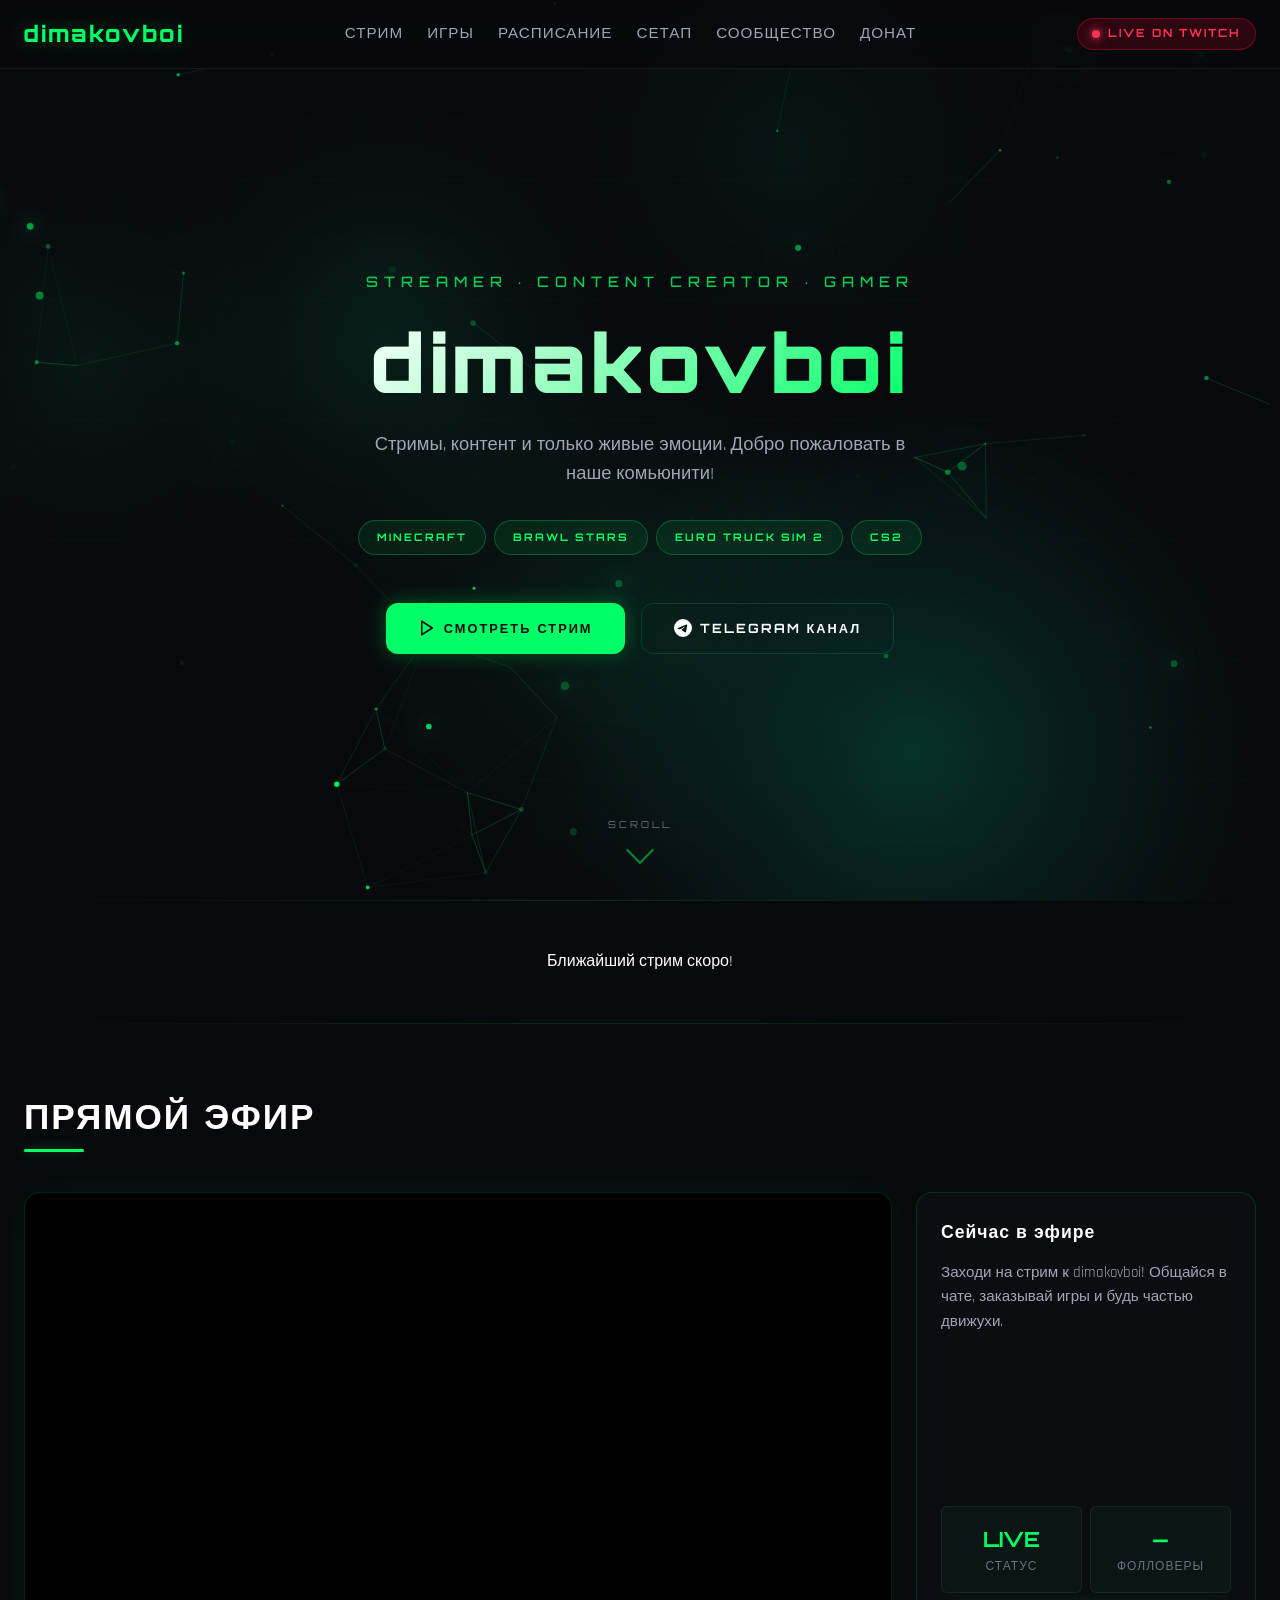
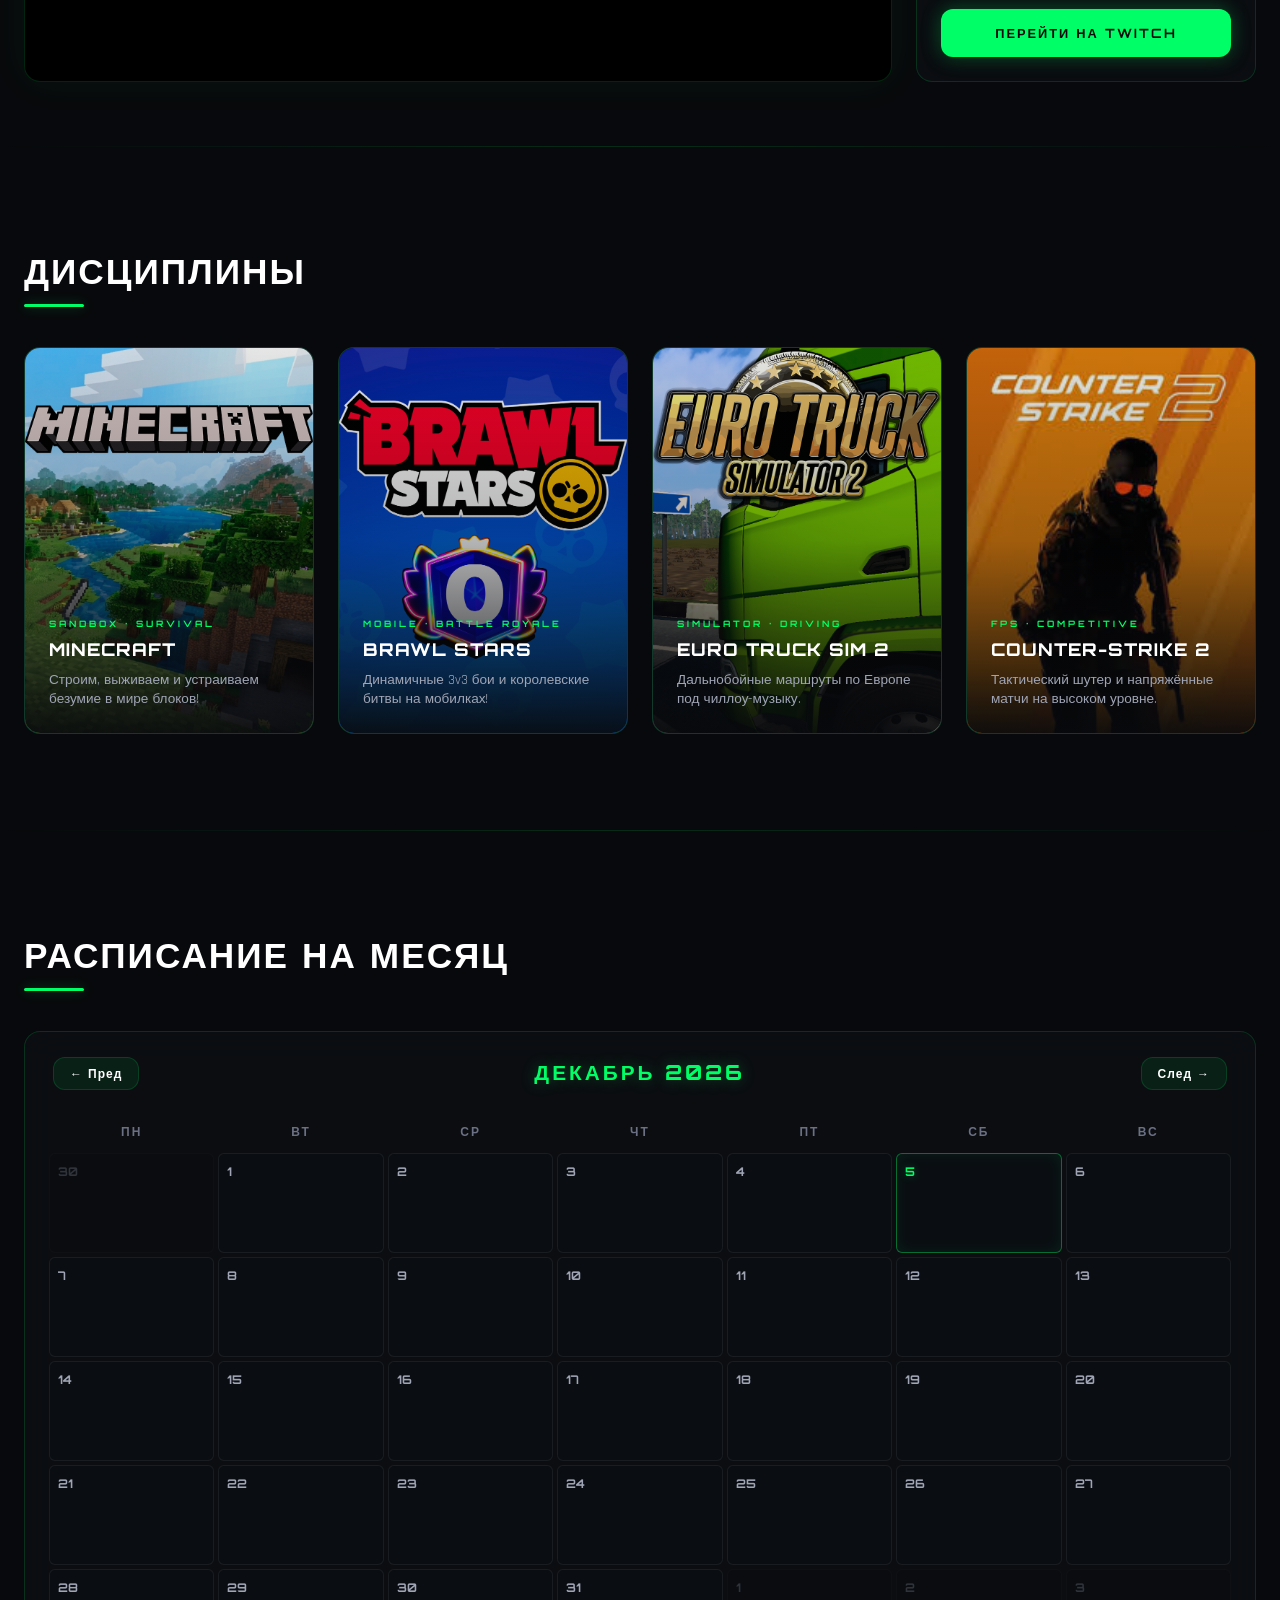
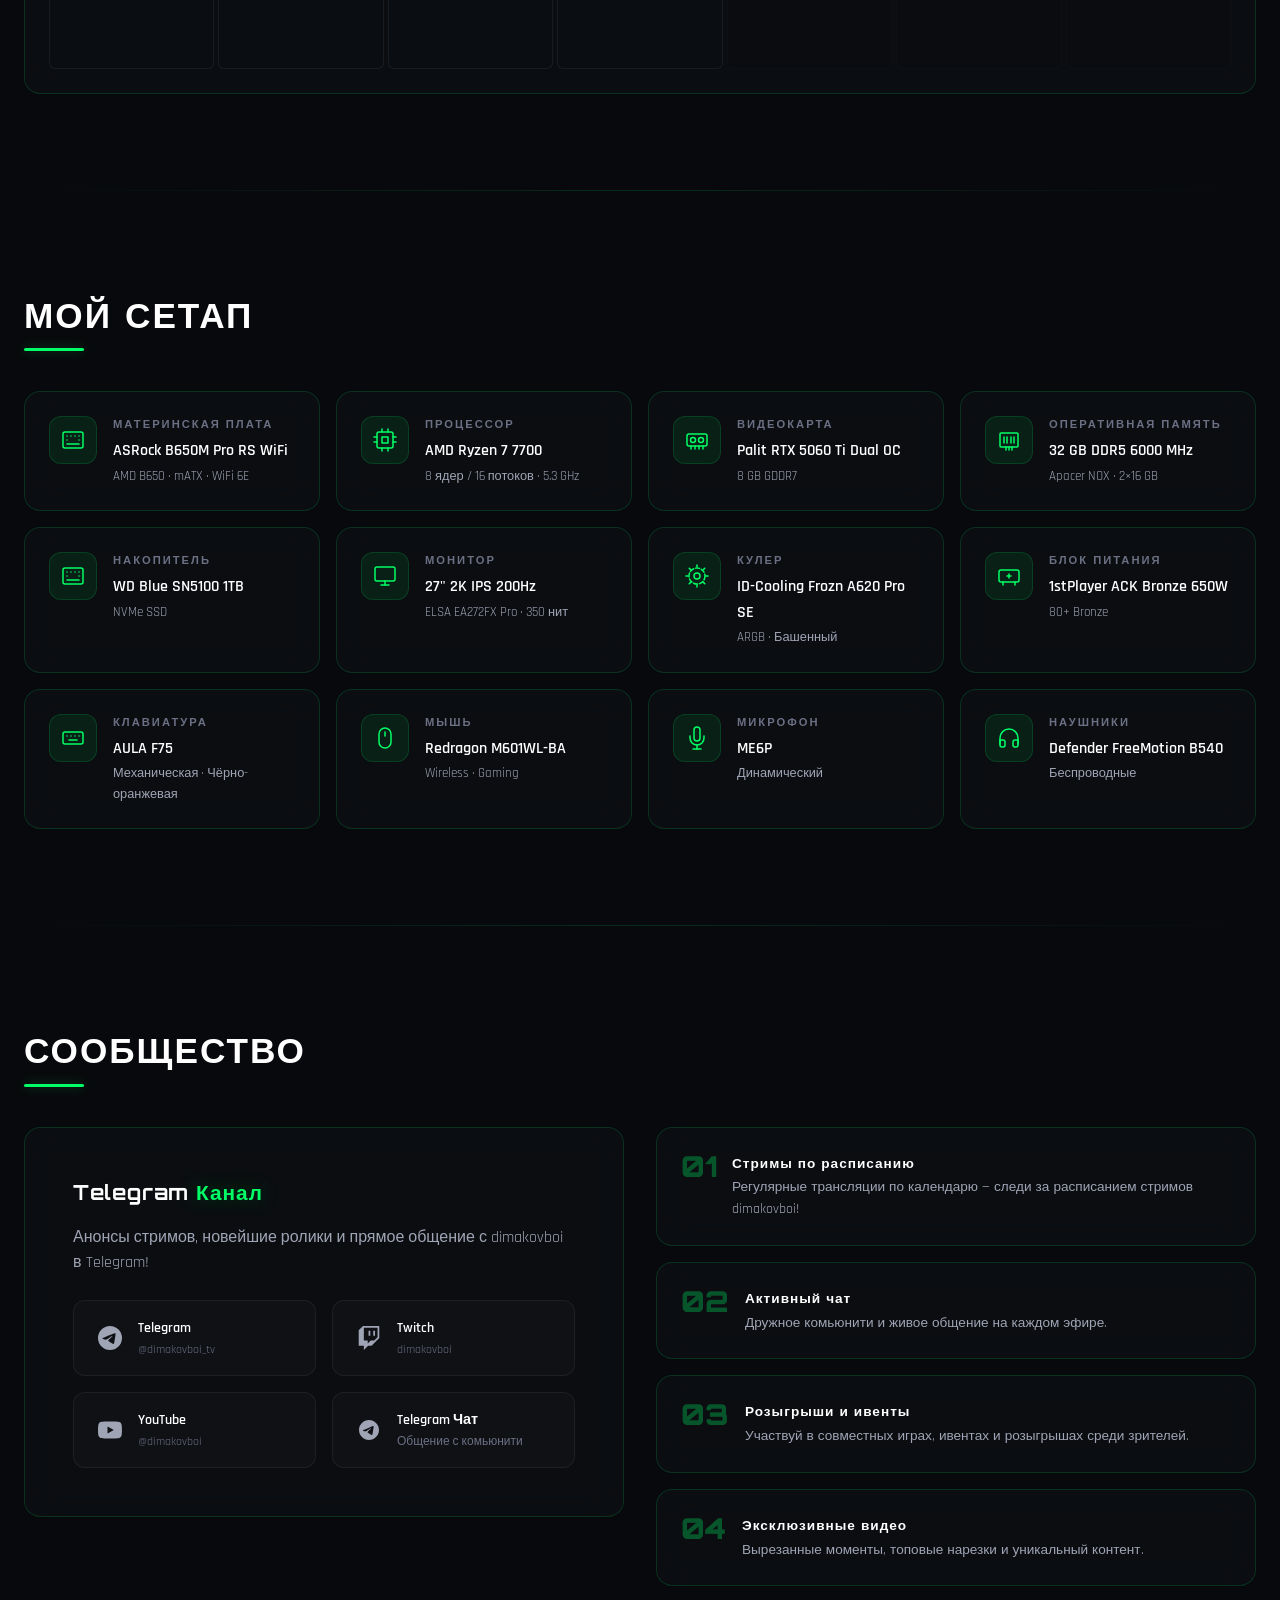
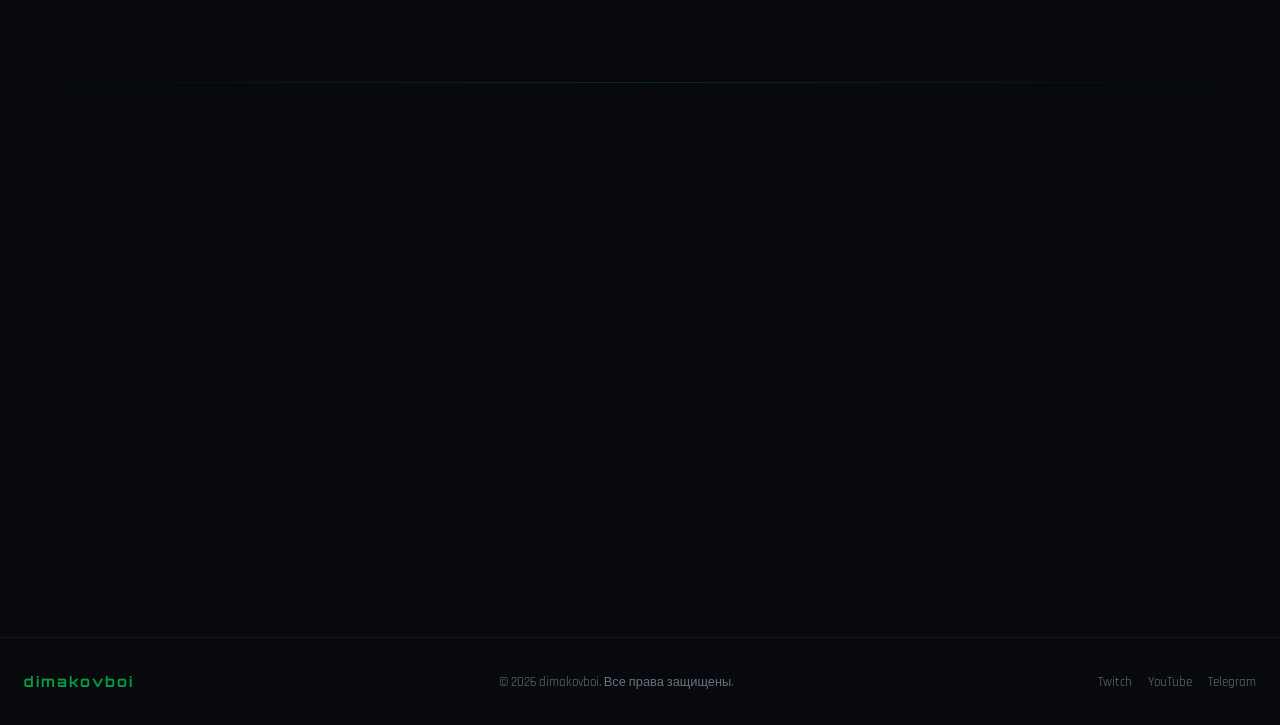
==== commit a4050ec6: "Update index.html" ====
--- a/index.html
+++ b/index.html
@@ -385,7 +385,6 @@
                 <a href="https://www.twitch.tv/dimakovboi" target="_blank">Twitch</a>
                 <a href="https://www.youtube.com/@dimakovboi" target="_blank">YouTube</a>
                 <a href="https://t.me/dimakovboi_tv" target="_blank">Telegram</a>
-                <a href="admin.html">Админка</a>
             </div>
         </div>
     </footer>
--- a/styles.css
+++ b/styles.css
@@ -1130,6 +1130,101 @@
 }
 
 /* ═══════════════════════════════════════════
+   LARGE SCREEN / 2K (2560x1440) ADAPTATION
+═══════════════════════════════════════════ */
+@media (min-width: 1920px) {
+    .container {
+        max-width: 1600px;
+    }
+
+    .section {
+        padding: 128px 0;
+    }
+
+    .section-title {
+        font-size: clamp(1.5rem, 4vw, 2.8rem);
+        margin-bottom: 56px;
+    }
+
+    .hero-title {
+        font-size: clamp(2.5rem, 8vw, 6.5rem);
+    }
+
+    .hero-desc {
+        font-size: 1.35rem;
+        max-width: 640px;
+    }
+
+    .stream-wrapper {
+        grid-template-columns: 1fr 400px;
+    }
+
+    .stream-info-panel h3 {
+        font-size: 1.3rem;
+    }
+
+    .stream-info-panel p {
+        font-size: 1.05rem;
+    }
+
+    .stream-stat-value {
+        font-size: 1.6rem;
+    }
+
+    .game-card-name {
+        font-size: 1.3rem;
+    }
+
+    .game-card-desc {
+        font-size: 0.95rem;
+    }
+
+    .game-card-genre {
+        font-size: 0.65rem;
+    }
+
+    .countdown-num {
+        font-size: clamp(1.5rem, 4vw, 3rem);
+    }
+
+    .countdown-box {
+        padding: 20px 28px;
+    }
+
+    .month-display {
+        font-size: 1.5rem;
+    }
+
+    .telegram-widget h3 {
+        font-size: 1.5rem;
+    }
+
+    .telegram-widget p {
+        font-size: 1.1rem;
+    }
+
+    .social-link-text {
+        font-size: 1rem;
+    }
+
+    .community-feature-card h4 {
+        font-size: 1rem;
+    }
+
+    .community-feature-card p {
+        font-size: 0.95rem;
+    }
+
+    .donate-card h3 {
+        font-size: 1.6rem;
+    }
+
+    .donate-card p {
+        font-size: 1.1rem;
+    }
+}
+
+/* ═══════════════════════════════════════════
    RESPONSIVE DESIGN
 ═══════════════════════════════════════════ */
 @media (max-width: 1024px) {
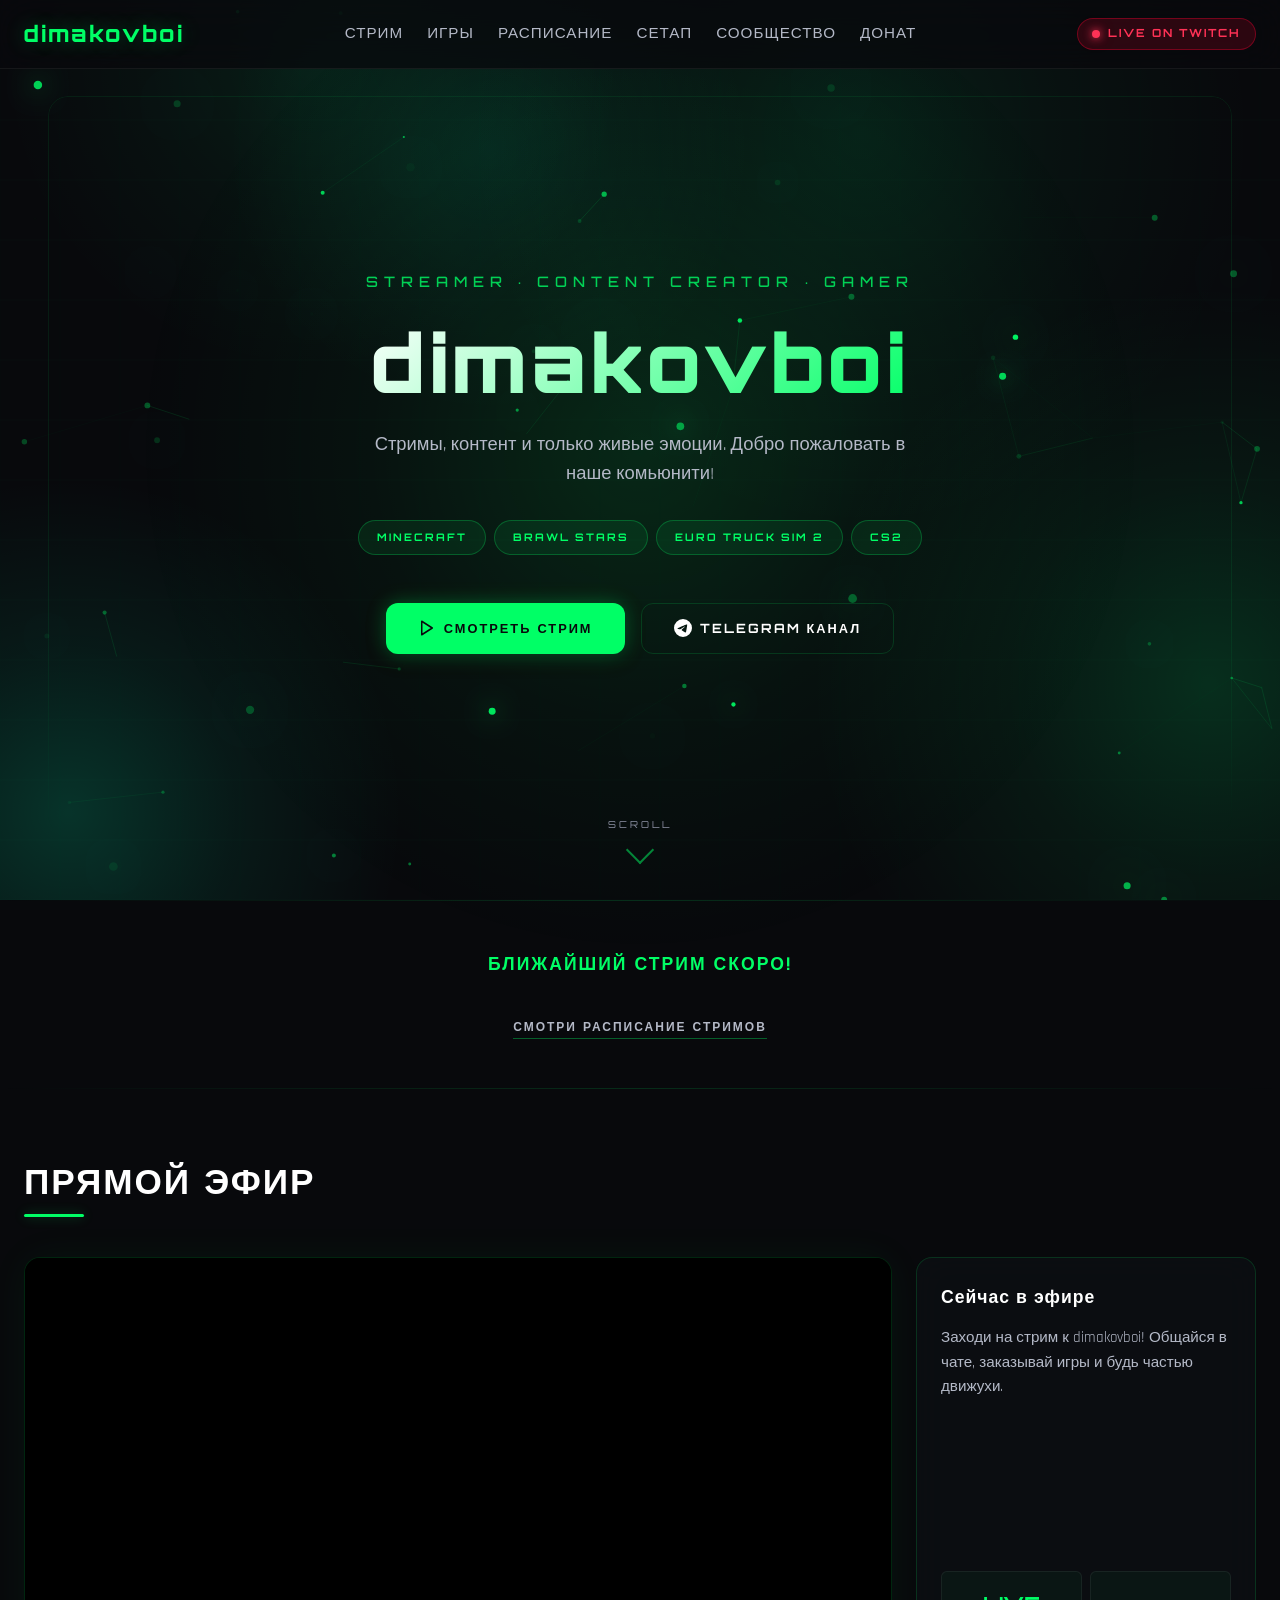
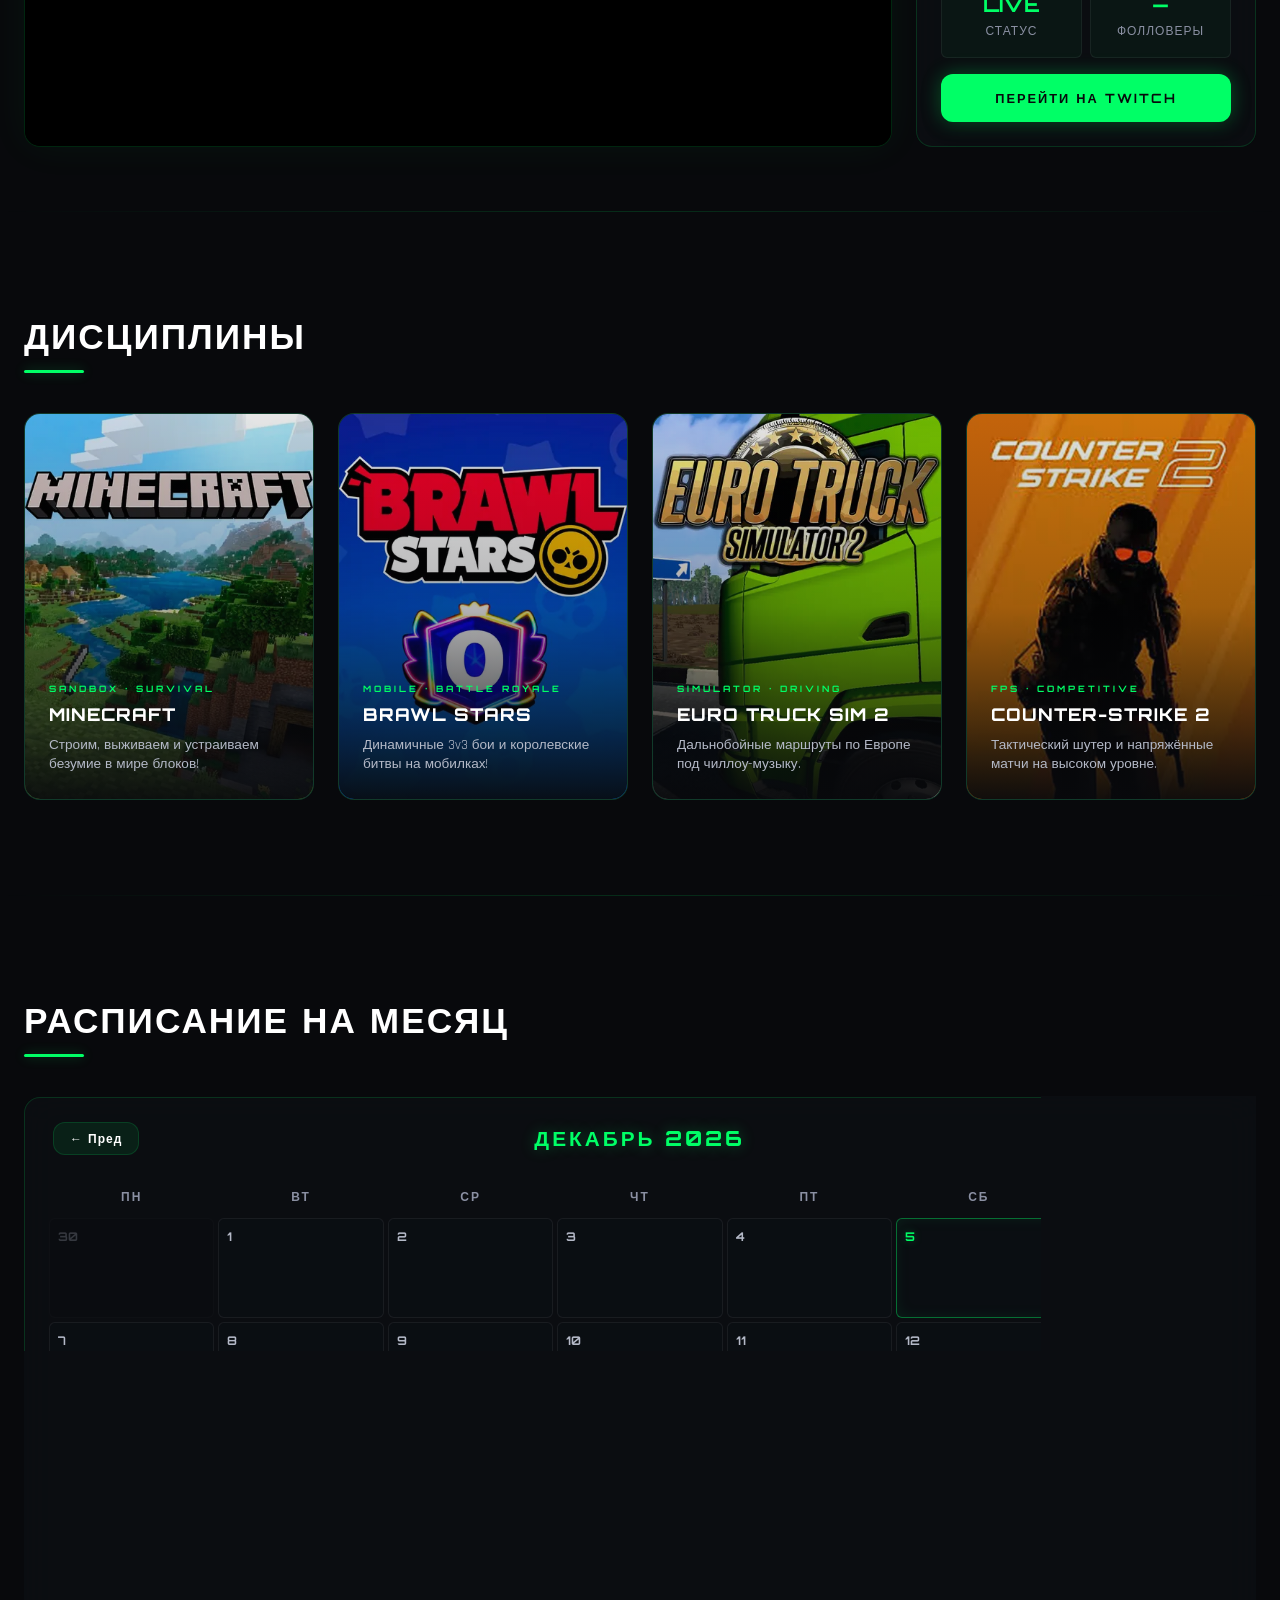
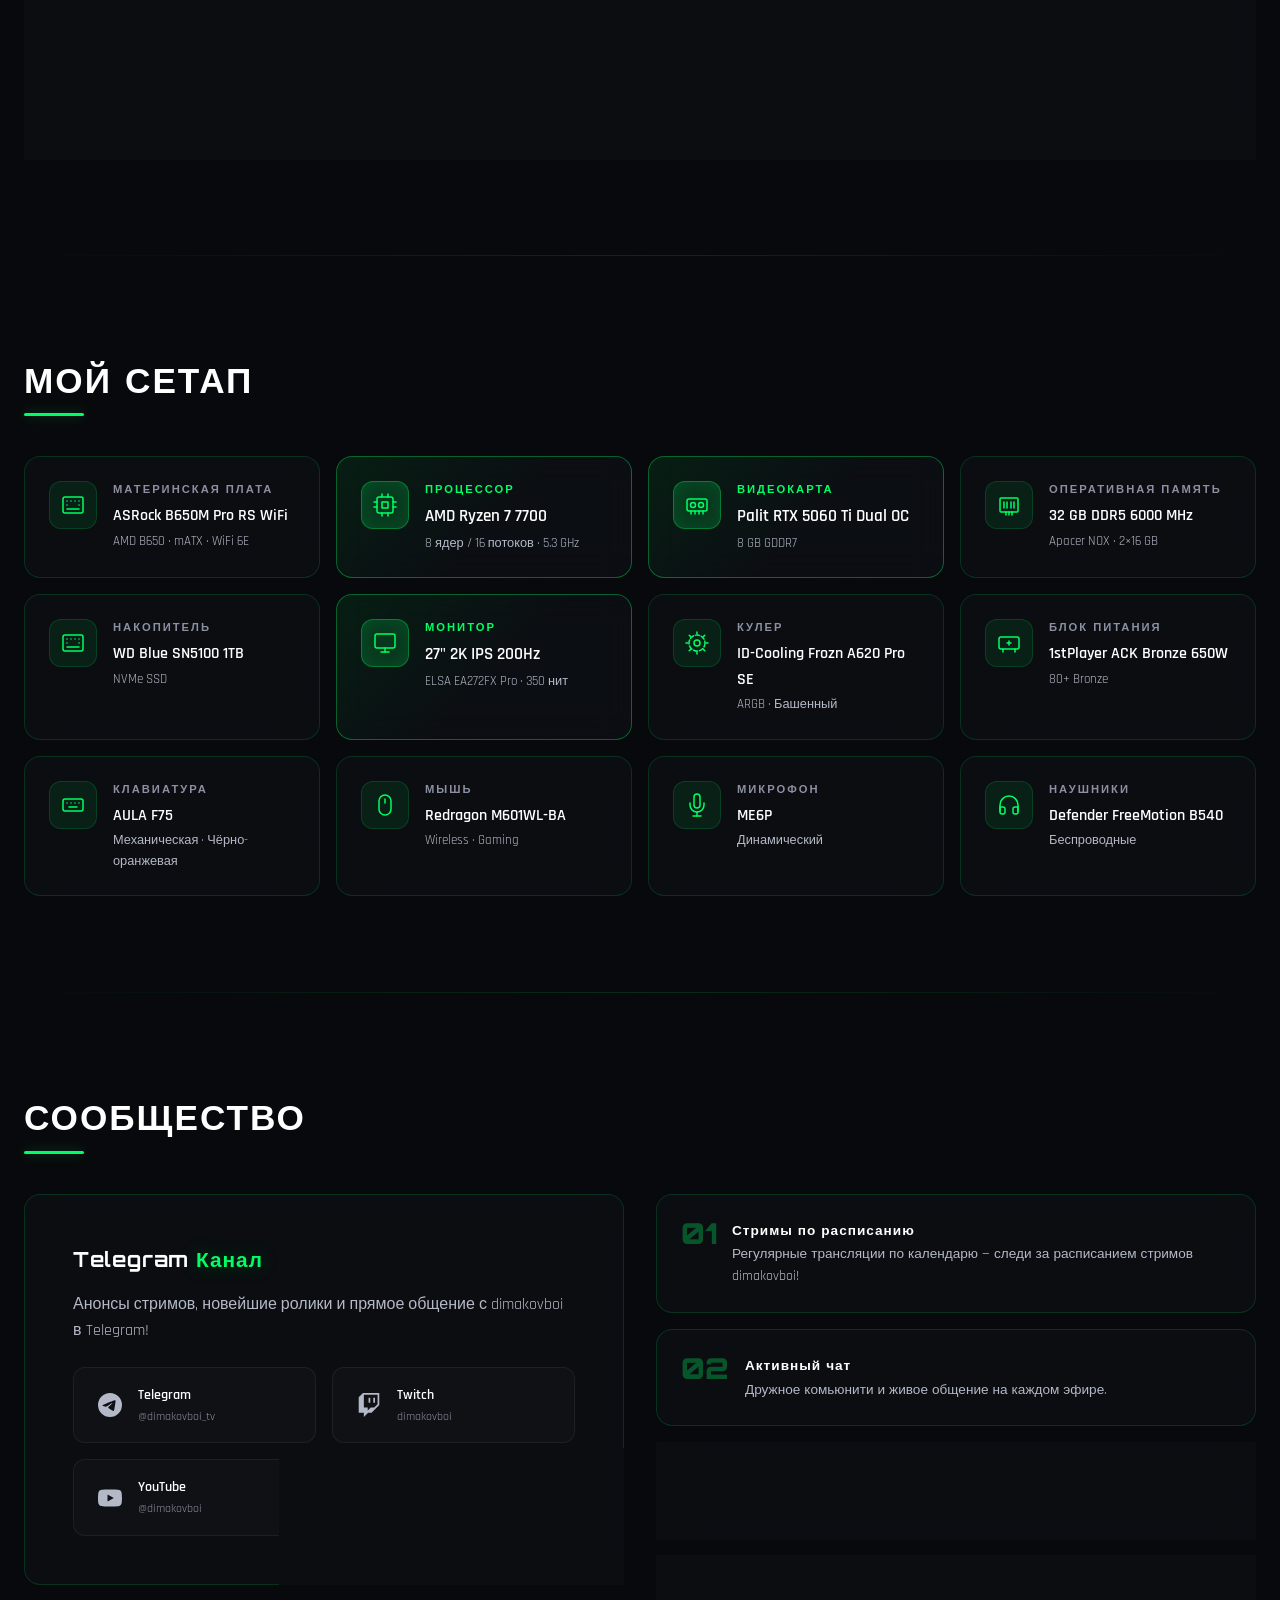
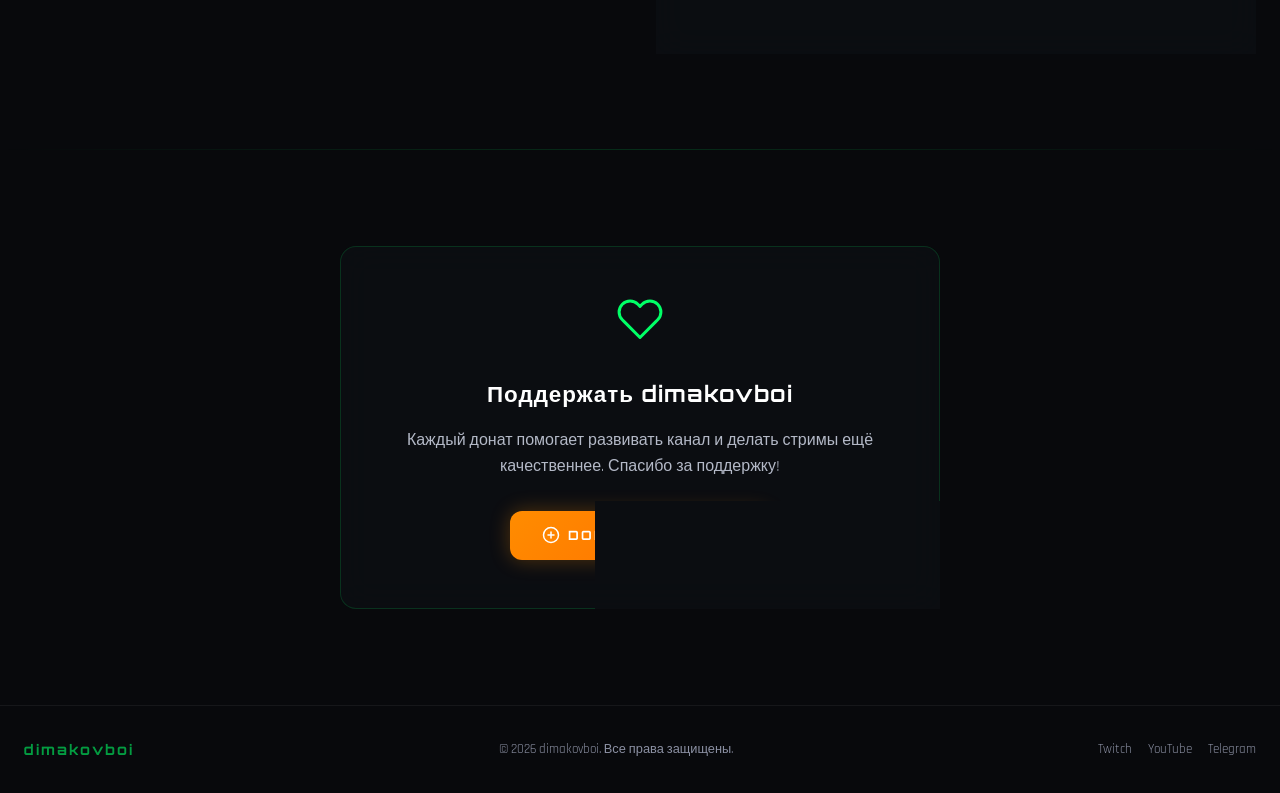
==== commit 540ee5eb: "Polish: WebP game art, branded icons, OG image, perf and a11y fixes" ====
--- a/index.html
+++ b/index.html
@@ -1,5 +1,5 @@
 <!DOCTYPE html>
-<html lang="ru">
+<html lang="ru" class="no-js">
 <head>
     <meta charset="UTF-8">
     <meta name="viewport" content="width=device-width, initial-scale=1.0">
@@ -7,10 +7,21 @@
     <meta name="theme-color" content="#08090c">
     <title>dimakovboi</title>
 
+    <link rel="icon" href="assets/favicon.ico" sizes="any">
+    <link rel="icon" type="image/png" sizes="32x32" href="assets/favicon-32x32.png">
+    <link rel="icon" type="image/png" sizes="16x16" href="assets/favicon-16x16.png">
+    <link rel="apple-touch-icon" sizes="180x180" href="assets/apple-touch-icon.png">
+    <link rel="manifest" href="assets/site.webmanifest">
+
     <meta property="og:title" content="dimakovboi">
-    <meta property="og:description" content="Официальный сайт стримера dimakovboi.">
+    <meta property="og:description" content="Официальный сайт стримера dimakovboi. Minecraft, Brawl Stars, Euro Truck Simulator 2, CS2.">
     <meta property="og:type" content="website">
     <meta property="og:locale" content="ru_RU">
+    <meta property="og:image" content="assets/og-image.jpg">
+    <meta property="og:image:width" content="1200">
+    <meta property="og:image:height" content="630">
+    <meta property="og:image:alt" content="dimakovboi — стример">
+    <meta name="twitter:card" content="summary_large_image">
 
     <link rel="preconnect" href="https://fonts.googleapis.com">
     <link rel="preconnect" href="https://fonts.gstatic.com" crossorigin>
@@ -22,14 +33,16 @@
 
 <canvas id="bg-canvas"></canvas>
 
-<div class="page-content">
-
-    <!-- HEADER -->
+    <div class="page-content">
+
+        <a href="#games" class="skip-link">Перейти к контенту</a>
+
+        <!-- HEADER -->
     <header class="header" id="header">
         <div class="container">
             <a href="#" class="logo">dimakovboi</a>
 
-            <button class="mobile-toggle" id="mobileToggle" aria-label="Открыть меню">
+            <button class="mobile-toggle" id="mobileToggle" aria-label="Открыть меню" aria-expanded="false" aria-controls="mainNav">
                 <span></span><span></span><span></span>
             </button>
 
@@ -98,7 +111,11 @@
             <h2 class="section-title reveal">Прямой Эфир</h2>
             <div class="stream-wrapper reveal">
                 <div class="stream-player">
-                    <iframe src="" allowfullscreen></iframe>
+                    <div class="stream-placeholder" id="streamPlaceholder">
+                        <span class="stream-placeholder-pulse"></span>
+                        <span class="stream-placeholder-text">Загрузка плеера…</span>
+                    </div>
+                    <iframe title="Прямой эфир на Twitch" allowfullscreen></iframe>
                 </div>
                 <div class="stream-info-panel glass-card">
                     <h3>Сейчас в эфире</h3>
@@ -127,7 +144,65 @@
     <section class="section" id="games">
         <div class="container">
             <h2 class="section-title reveal">Дисциплины</h2>
-            <div class="games-grid reveal" id="gamesGrid"></div>
+            <div class="games-grid reveal" id="gamesGrid">
+
+                <article class="game-card">
+                    <img class="game-card-bg" src="assets/minecraft-800.webp"
+                         srcset="assets/minecraft-400.webp 400w, assets/minecraft-800.webp 800w"
+                         sizes="(min-width: 1920px) 370px, (min-width: 1025px) 290px, (min-width: 769px) 340px, (min-width: 481px) 430px, 100vw"
+                         alt="Minecraft" width="800" height="1067" loading="lazy" decoding="async">
+                    <div class="game-card-overlay"></div>
+                    <div class="game-card-content">
+                        <div class="game-card-genre">Sandbox · Survival</div>
+                        <h3 class="game-card-name">Minecraft</h3>
+                        <p class="game-card-desc">Строим, выживаем и устраиваем безумие в мире блоков!</p>
+                    </div>
+                    <div class="game-card-glow"></div>
+                </article>
+
+                <article class="game-card">
+                    <img class="game-card-bg" src="assets/brawlstars-800.webp"
+                         srcset="assets/brawlstars-400.webp 400w, assets/brawlstars-800.webp 800w"
+                         sizes="(min-width: 1920px) 370px, (min-width: 1025px) 290px, (min-width: 769px) 340px, (min-width: 481px) 430px, 100vw"
+                         alt="Brawl Stars" width="800" height="1067" loading="lazy" decoding="async">
+                    <div class="game-card-overlay"></div>
+                    <div class="game-card-content">
+                        <div class="game-card-genre">Mobile · Battle Royale</div>
+                        <h3 class="game-card-name">Brawl Stars</h3>
+                        <p class="game-card-desc">Динамичные 3v3 бои и королевские битвы на мобилках!</p>
+                    </div>
+                    <div class="game-card-glow"></div>
+                </article>
+
+                <article class="game-card">
+                    <img class="game-card-bg" src="assets/ets2-800.webp"
+                         srcset="assets/ets2-400.webp 400w, assets/ets2-800.webp 800w"
+                         sizes="(min-width: 1920px) 370px, (min-width: 1025px) 290px, (min-width: 769px) 340px, (min-width: 481px) 430px, 100vw"
+                         alt="Euro Truck Simulator 2" width="800" height="1067" loading="lazy" decoding="async">
+                    <div class="game-card-overlay"></div>
+                    <div class="game-card-content">
+                        <div class="game-card-genre">Simulator · Driving</div>
+                        <h3 class="game-card-name">Euro Truck Sim 2</h3>
+                        <p class="game-card-desc">Дальнобойные маршруты по Европе под чиллоу-музыку.</p>
+                    </div>
+                    <div class="game-card-glow"></div>
+                </article>
+
+                <article class="game-card">
+                    <img class="game-card-bg" src="assets/cs2-800.webp"
+                         srcset="assets/cs2-400.webp 400w, assets/cs2-800.webp 800w"
+                         sizes="(min-width: 1920px) 370px, (min-width: 1025px) 290px, (min-width: 769px) 340px, (min-width: 481px) 430px, 100vw"
+                         alt="Counter-Strike 2" width="800" height="1067" loading="lazy" decoding="async">
+                    <div class="game-card-overlay"></div>
+                    <div class="game-card-content">
+                        <div class="game-card-genre">FPS · Competitive</div>
+                        <h3 class="game-card-name">Counter-Strike 2</h3>
+                        <p class="game-card-desc">Тактический шутер и напряжённые матчи на высоком уровне.</p>
+                    </div>
+                    <div class="game-card-glow"></div>
+                </article>
+
+            </div>
         </div>
     </section>
 
@@ -174,7 +249,7 @@
                     </div>
                 </div>
 
-                <div class="setup-item glass-card">
+                <div class="setup-item setup-item--key glass-card">
                     <div class="setup-icon"><svg viewBox="0 0 24 24" fill="none" stroke="currentColor" stroke-width="1.5" stroke-linecap="round" stroke-linejoin="round"><rect x="4" y="4" width="16" height="16" rx="2"/><rect x="9" y="9" width="6" height="6"/><line x1="9" y1="1" x2="9" y2="4"/><line x1="15" y1="1" x2="15" y2="4"/><line x1="9" y1="20" x2="9" y2="23"/><line x1="15" y1="20" x2="15" y2="23"/><line x1="20" y1="9" x2="23" y2="9"/><line x1="20" y1="14" x2="23" y2="14"/><line x1="1" y1="9" x2="4" y2="9"/><line x1="1" y1="14" x2="4" y2="14"/></svg></div>
                     <div class="setup-info">
                         <h4>Процессор</h4>
@@ -183,7 +258,7 @@
                     </div>
                 </div>
 
-                <div class="setup-item glass-card">
+                <div class="setup-item setup-item--key glass-card">
                     <div class="setup-icon"><svg viewBox="0 0 24 24" fill="none" stroke="currentColor" stroke-width="1.5" stroke-linecap="round" stroke-linejoin="round"><rect x="2" y="6" width="20" height="12" rx="2"/><circle cx="8" cy="12" r="2.5"/><circle cx="16" cy="12" r="2.5"/><line x1="6" y1="18" x2="6" y2="21"/><line x1="10" y1="18" x2="10" y2="21"/><line x1="14" y1="18" x2="14" y2="21"/><line x1="18" y1="18" x2="18" y2="21"/></svg></div>
                     <div class="setup-info">
                         <h4>Видеокарта</h4>
@@ -210,7 +285,7 @@
                     </div>
                 </div>
 
-                <div class="setup-item glass-card">
+                <div class="setup-item setup-item--key glass-card">
                     <div class="setup-icon"><svg viewBox="0 0 24 24" fill="none" stroke="currentColor" stroke-width="1.5" stroke-linecap="round" stroke-linejoin="round"><rect x="2" y="3" width="20" height="14" rx="2"/><line x1="8" y1="21" x2="16" y2="21"/><line x1="12" y1="17" x2="12" y2="21"/></svg></div>
                     <div class="setup-info">
                         <h4>Монитор</h4>
@@ -382,9 +457,9 @@
             <div class="footer-logo">dimakovboi</div>
             <div class="footer-text">&copy; 2026 dimakovboi. Все права защищены.</div>
             <div class="footer-links">
-                <a href="https://www.twitch.tv/dimakovboi" target="_blank">Twitch</a>
-                <a href="https://www.youtube.com/@dimakovboi" target="_blank">YouTube</a>
-                <a href="https://t.me/dimakovboi_tv" target="_blank">Telegram</a>
+                <a href="https://www.twitch.tv/dimakovboi" target="_blank" rel="noopener">Twitch</a>
+                <a href="https://www.youtube.com/@dimakovboi" target="_blank" rel="noopener">YouTube</a>
+                <a href="https://t.me/dimakovboi_tv" target="_blank" rel="noopener">Telegram</a>
             </div>
         </div>
     </footer>
--- a/styles.css
+++ b/styles.css
@@ -14,8 +14,8 @@
     --orange: #ff8c00;
     --orange-glow: rgba(255, 140, 0, 0.3);
     --text-primary: #ffffff;
-    --text-secondary: #a0a5b5;
-    --text-muted: #6b7084;
+    --text-secondary: #b4b9c7;
+    --text-muted: #8b90a3;
     --border-glass: rgba(0, 255, 102, 0.15);
     --border-glass-hover: rgba(0, 255, 102, 0.35);
     --border-subtle: rgba(255, 255, 255, 0.06);
@@ -98,7 +98,10 @@
 ═══════════════════════════════════════════ */
 #bg-canvas {
     position: fixed;
-    inset: 0;
+    top: 0;
+    left: 0;
+    width: 100%;
+    height: 130vh;
     z-index: 0;
     pointer-events: none;
 }
@@ -111,6 +114,44 @@
 /* Canvas fallback */
 .no-canvas .page-content {
     background: var(--bg-deep);
+}
+
+/* Без JS контент не должен оставаться невидимым */
+.no-js .reveal {
+    opacity: 1;
+    transform: none;
+}
+
+/* Фокус с клавиатуры */
+:focus-visible {
+    outline: 2px solid var(--accent);
+    outline-offset: 3px;
+    border-radius: var(--radius-sm);
+}
+
+a:focus-visible,
+button:focus-visible {
+    outline-offset: 4px;
+}
+
+.skip-link {
+    position: absolute;
+    top: -100px;
+    left: var(--space-md);
+    z-index: 200;
+    padding: 12px 20px;
+    background: var(--accent);
+    color: var(--bg-deep);
+    font-family: var(--font-display);
+    font-size: 0.8rem;
+    font-weight: 700;
+    letter-spacing: 1px;
+    border-radius: var(--radius-md);
+    transition: top var(--duration-normal) var(--ease-out);
+}
+
+.skip-link:focus {
+    top: var(--space-md);
 }
 
 /* ═══════════════════════════════════════════
@@ -350,6 +391,33 @@
 
 .hero-content {
     max-width: 800px;
+    position: relative;
+}
+
+/* мягкое свечение за hero-блоком */
+.hero::before {
+    content: '';
+    position: absolute;
+    top: 50%;
+    left: 50%;
+    width: min(1100px, 130vw);
+    aspect-ratio: 1;
+    transform: translate(-50%, -50%);
+    background: radial-gradient(circle, rgba(0, 255, 102, 0.13) 0%, rgba(0, 255, 102, 0.04) 35%, transparent 65%);
+    pointer-events: none;
+    z-index: -1;
+}
+
+/* HUD-рамка по краям экрана */
+.hero::after {
+    content: '';
+    position: absolute;
+    inset: 96px var(--space-2xl) 64px;
+    border: 1px solid rgba(0, 255, 102, 0.08);
+    border-radius: var(--radius-xl);
+    pointer-events: none;
+    mask-image: linear-gradient(180deg, #000 0%, #000 70%, transparent 100%);
+    -webkit-mask-image: linear-gradient(180deg, #000 0%, #000 70%, transparent 100%);
 }
 
 .hero-subtitle {
@@ -541,6 +609,46 @@
     width: 100%;
     height: 100%;
     border: none;
+    background: #000;
+    z-index: 1;
+}
+
+.stream-placeholder {
+    position: absolute;
+    inset: 0;
+    z-index: 2;
+    display: flex;
+    flex-direction: column;
+    align-items: center;
+    justify-content: center;
+    gap: var(--space-md);
+    transition: opacity var(--duration-normal) var(--ease-out);
+    background:
+        repeating-linear-gradient(0deg, rgba(0, 255, 102, 0.03) 0 1px, transparent 1px 4px),
+        radial-gradient(circle at 50% 45%, rgba(0, 255, 102, 0.08), transparent 60%),
+        #05060a;
+}
+
+.stream-placeholder-pulse {
+    width: 46px;
+    height: 46px;
+    border-radius: 50%;
+    border: 2px solid var(--border-glass);
+    border-top-color: var(--accent);
+    animation: spin 0.9s linear infinite;
+}
+
+.stream-placeholder-text {
+    font-family: var(--font-display);
+    font-size: 0.7rem;
+    font-weight: 700;
+    letter-spacing: 2px;
+    text-transform: uppercase;
+    color: var(--text-muted);
+}
+
+@keyframes spin {
+    to { transform: rotate(360deg); }
 }
 
 .stream-info-panel {
@@ -618,6 +726,7 @@
     perspective: 1000px;
     border: 1px solid var(--border-glass);
     background: var(--bg-elevated);
+    will-change: transform;
 }
 
 .game-card:hover {
@@ -627,8 +736,10 @@
 .game-card-bg {
     position: absolute;
     inset: 0;
-    background-size: cover;
-    background-position: center;
+    width: 100%;
+    height: 100%;
+    object-fit: cover;
+    object-position: center;
     transition: transform 0.5s var(--ease-out);
 }
 
@@ -650,6 +761,9 @@
     right: 0;
     padding: var(--space-lg);
     z-index: 2;
+    transform-style: preserve-3d;
+    transition: transform var(--duration-normal) var(--ease-out);
+    will-change: transform;
 }
 
 .game-card-genre {
@@ -875,6 +989,31 @@
 
 .setup-item:hover {
     transform: translateY(-4px);
+}
+
+/* Ключевые компоненты — визуальный акцент, чтобы взгляд цеплялся */
+.setup-item--key {
+    background: linear-gradient(135deg, rgba(0, 255, 102, 0.09), rgba(14, 17, 23, 0.65) 55%);
+    border-color: var(--border-glass-hover);
+}
+
+.setup-item--key:hover {
+    border-color: var(--accent);
+    box-shadow: 0 12px 36px rgba(0, 0, 0, 0.35), 0 0 24px rgba(0, 255, 102, 0.12);
+}
+
+.setup-item--key .setup-icon {
+    background: rgba(0, 255, 102, 0.14);
+    border-color: rgba(0, 255, 102, 0.35);
+    box-shadow: inset 0 0 18px rgba(0, 255, 102, 0.12);
+}
+
+.setup-item--key .setup-info h4 {
+    color: var(--accent);
+}
+
+.setup-item--key .setup-info p {
+    font-size: 1.08rem;
 }
 
 .setup-icon {
@@ -1458,6 +1597,26 @@
     animation: blink 1s step-end infinite;
 }
 
+.countdown-hint {
+    display: inline-block;
+    margin-top: var(--space-md);
+    font-family: var(--font-display);
+    font-size: 0.75rem;
+    font-weight: 700;
+    letter-spacing: 2px;
+    text-transform: uppercase;
+    color: var(--text-secondary);
+    border-bottom: 1px solid var(--border-glass-hover);
+    padding-bottom: 2px;
+    transition: color var(--duration-fast) var(--ease-out),
+                border-color var(--duration-fast) var(--ease-out);
+}
+
+.countdown-hint:hover {
+    color: var(--accent);
+    border-color: var(--accent);
+}
+
 @keyframes blink {
     50% { opacity: 0; }
 }
@@ -1470,10 +1629,20 @@
         animation-duration: 0.01ms !important;
         animation-iteration-count: 1 !important;
         transition-duration: 0.01ms !important;
+        scroll-behavior: auto !important;
     }
 
     .reveal {
         opacity: 1;
         transform: none;
     }
-}
+
+    .hero::before,
+    .hero::after {
+        display: none;
+    }
+
+    #bg-canvas {
+        display: none;
+    }
+}
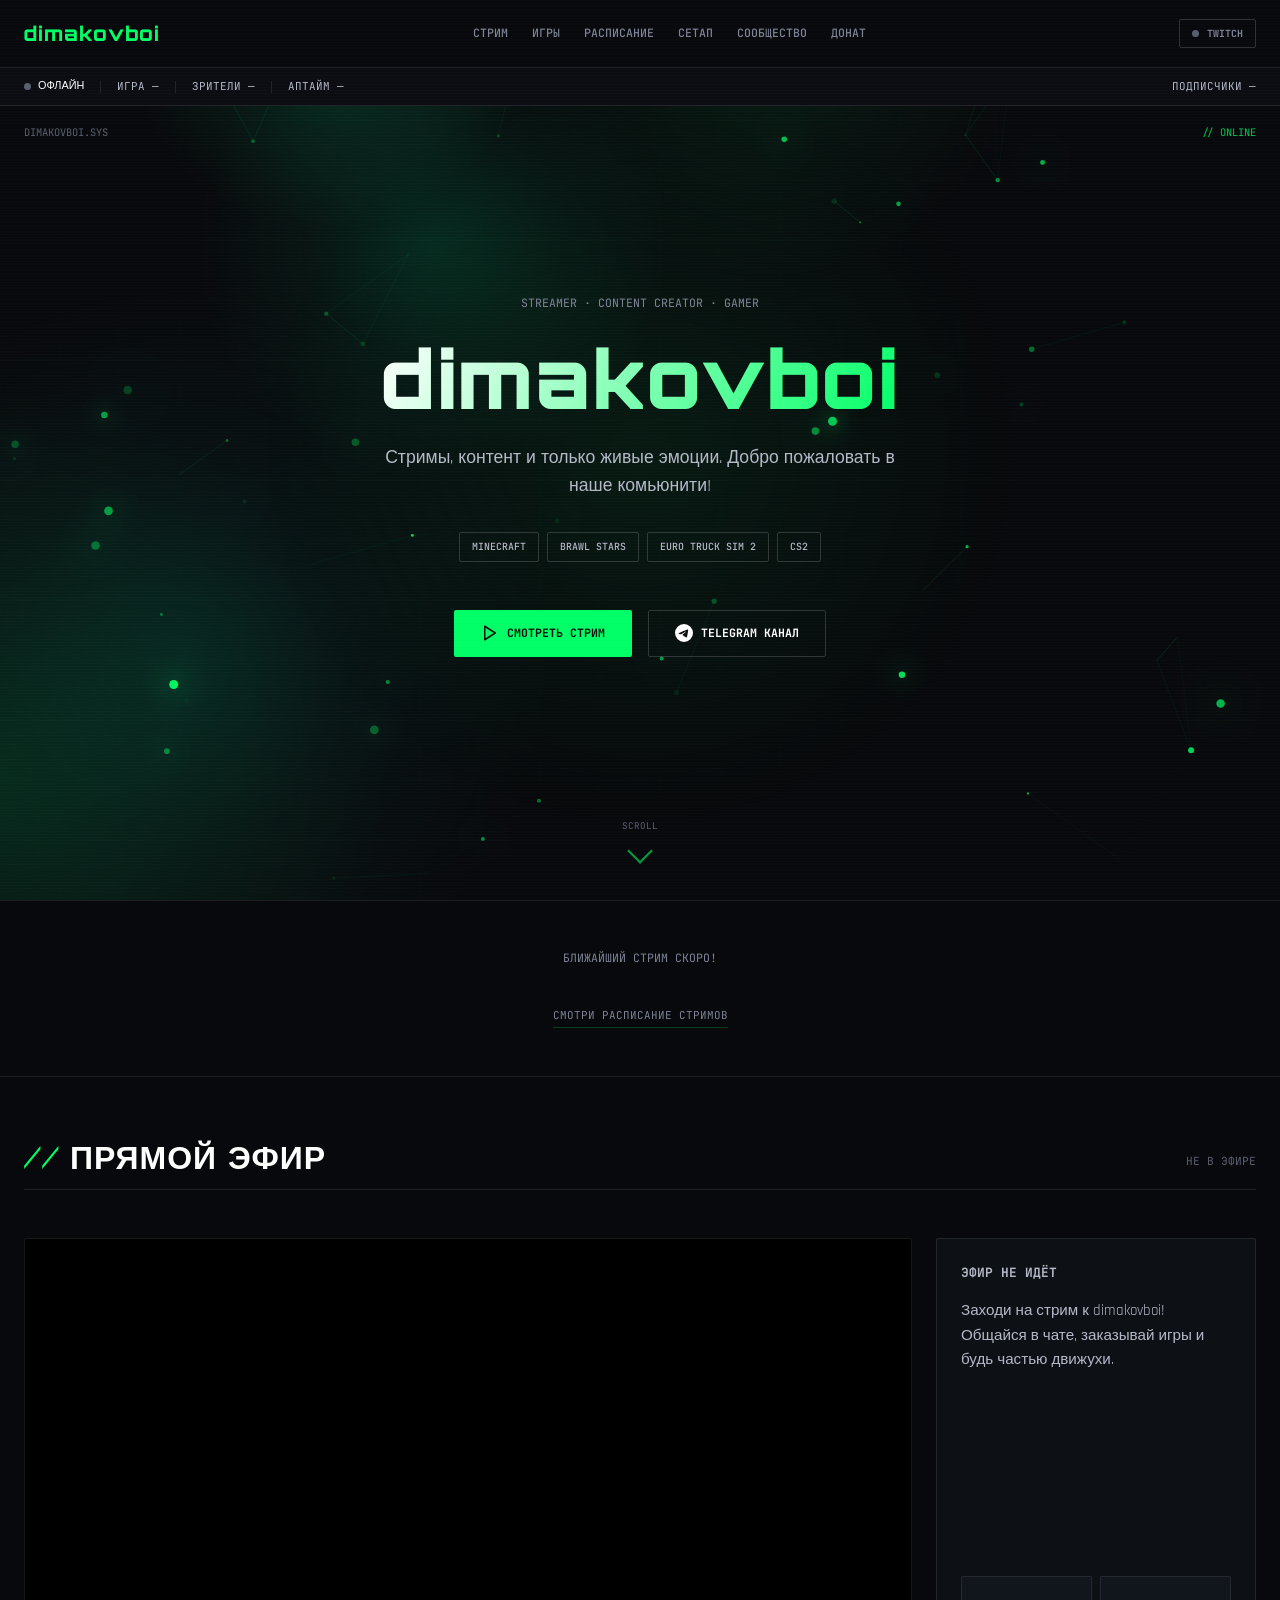
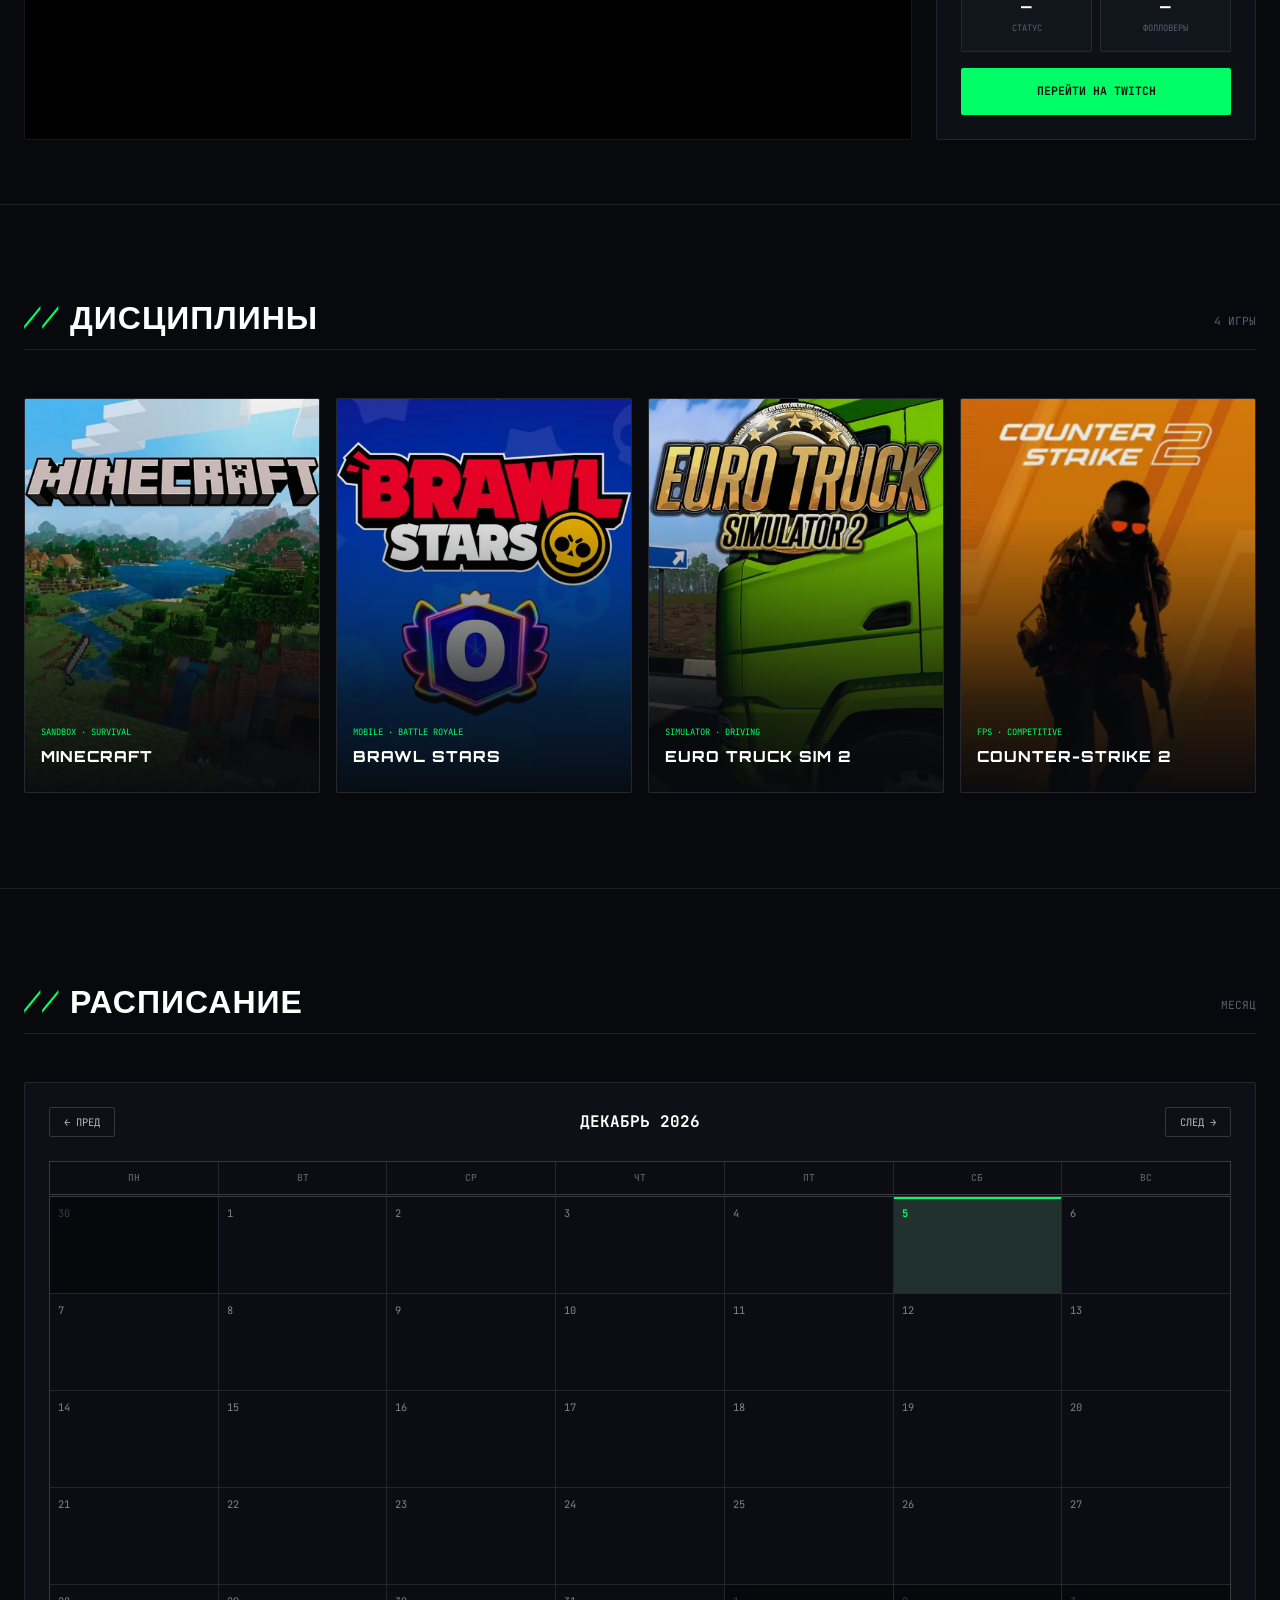
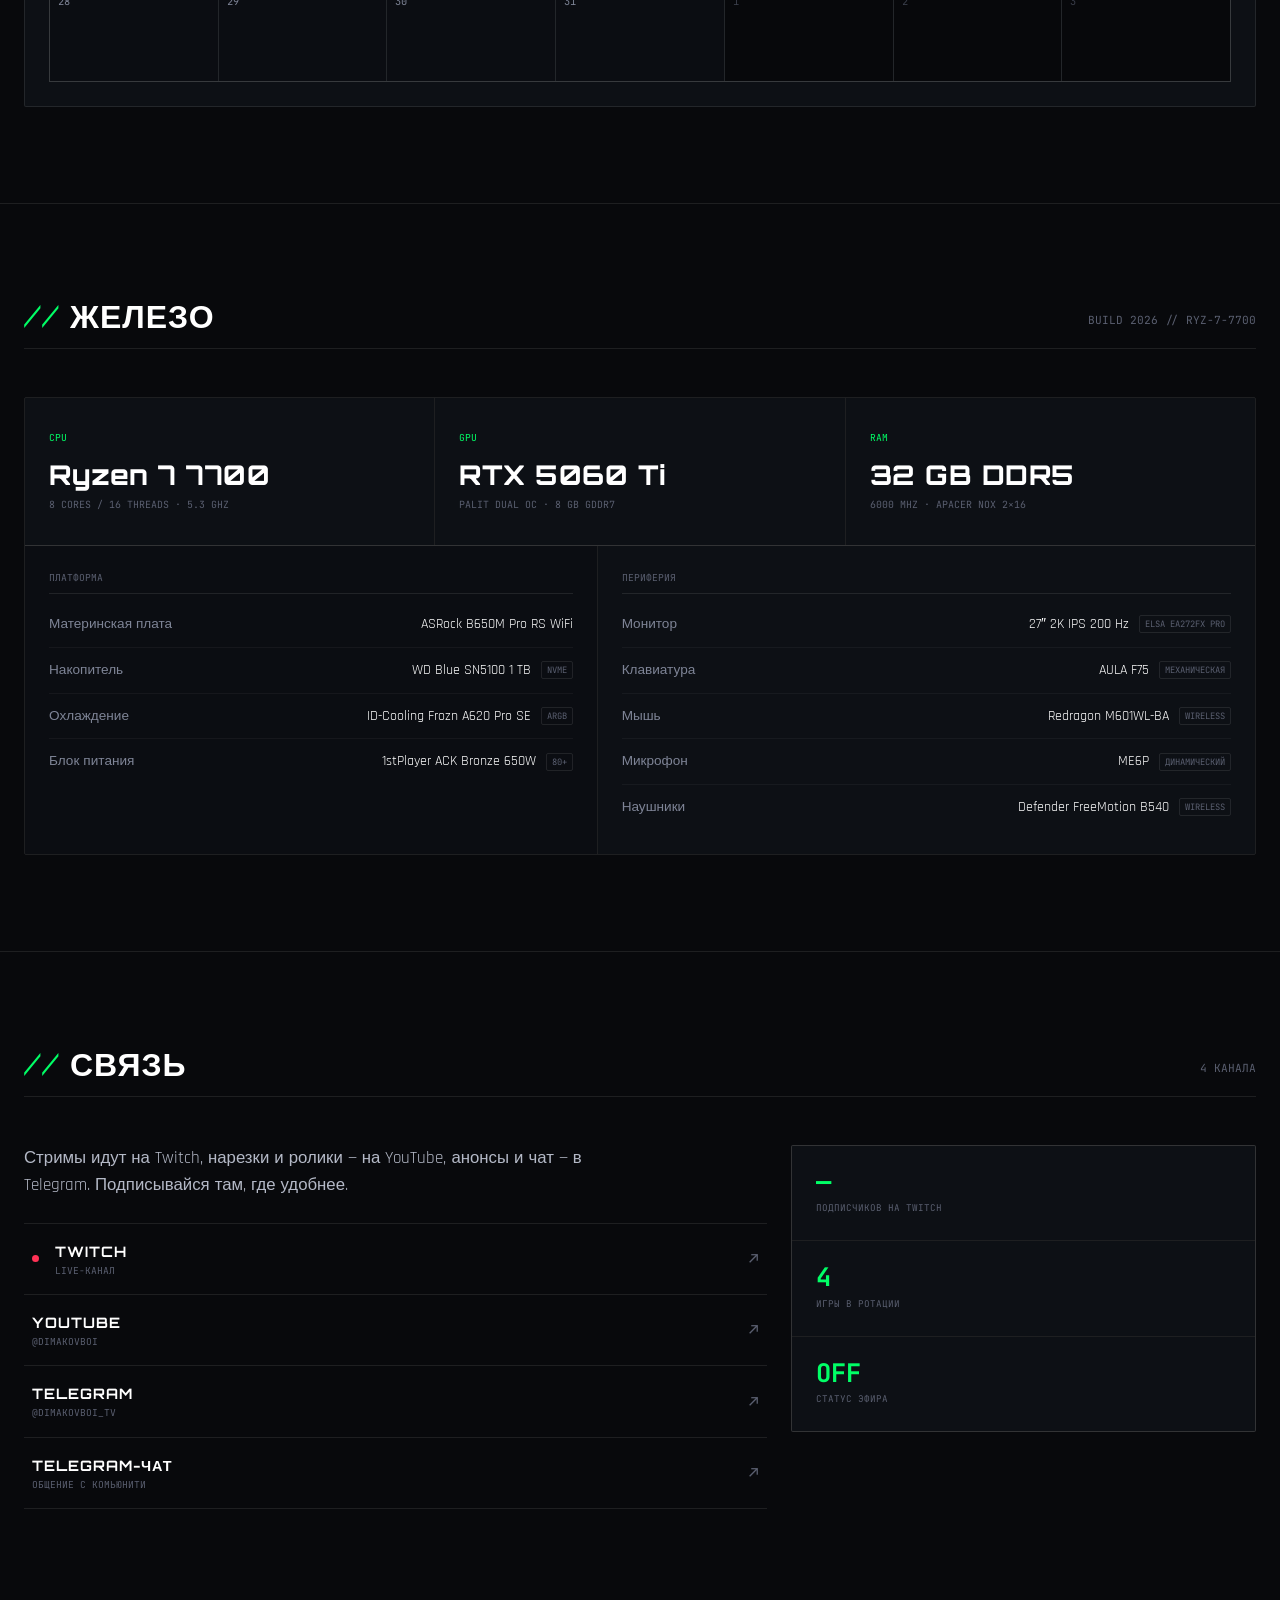
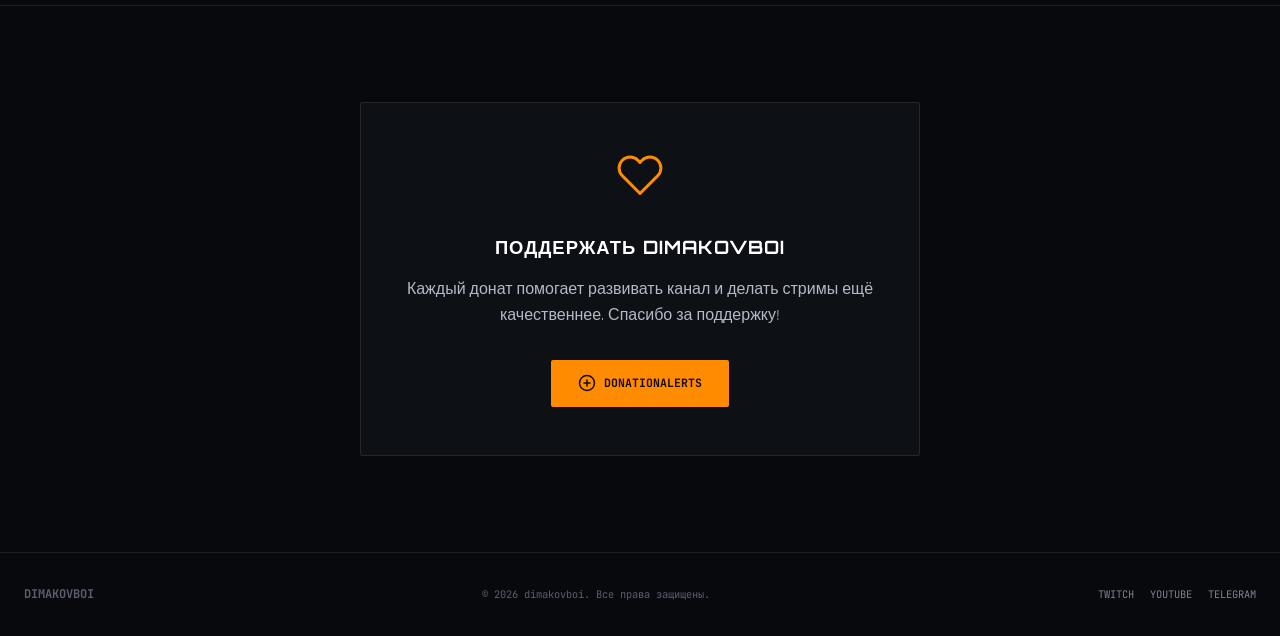
==== commit adee6425: "Redesign as HUD/terminal: live status bar, spec sheet, mono type, kill AI tells" ====
--- a/index.html
+++ b/index.html
@@ -25,7 +25,7 @@
 
     <link rel="preconnect" href="https://fonts.googleapis.com">
     <link rel="preconnect" href="https://fonts.gstatic.com" crossorigin>
-    <link href="https://fonts.googleapis.com/css2?family=Orbitron:wght@400;500;600;700;800;900&family=Rajdhani:wght@300;400;500;600;700&display=swap" rel="stylesheet">
+    <link href="https://fonts.googleapis.com/css2?family=Orbitron:wght@400;500;600;700;800;900&family=Rajdhani:wght@300;400;500;600;700&family=JetBrains+Mono:wght@400;500;700&display=swap" rel="stylesheet">
 
     <link rel="stylesheet" href="styles.css">
 </head>
@@ -47,23 +47,46 @@
             </button>
 
             <nav class="nav" id="mainNav">
-                <a href="#stream">Стрим</a>
-                <a href="#games">Игры</a>
-                <a href="#schedule">Расписание</a>
-                <a href="#setup">Сетап</a>
-                <a href="#community">Сообщество</a>
-                <a href="#donate">Донат</a>
+        <a href="#stream">Стрим</a>
+        <a href="#games">Игры</a>
+        <a href="#video" id="navVideo" hidden>Видео</a>
+        <a href="#schedule">Расписание</a>
+        <a href="#setup">Сетап</a>
+        <a href="#community">Сообщество</a>
+        <a href="#donate">Донат</a>
             </nav>
 
-            <a href="https://www.twitch.tv/dimakovboi" target="_blank" class="live-badge">
+            <a href="https://www.twitch.tv/dimakovboi" target="_blank" rel="noopener" class="live-badge">
                 <span class="live-dot"></span>
-                LIVE ON TWITCH
+                <span class="live-badge-text">twitch</span>
             </a>
         </div>
     </header>
+
+    <!-- STATUS BAR (живые данные Twitch) -->
+    <div class="statusbar" id="statusbar">
+        <div class="container statusbar-inner">
+            <span class="statusbar-item statusbar-state">
+                <span class="status-dot" id="statusDot"></span>
+                <span id="statusLabel">проверка…</span>
+            </span>
+            <span class="statusbar-div"></span>
+            <span class="statusbar-item mono" id="statusGame">игра —</span>
+            <span class="statusbar-div"></span>
+            <span class="statusbar-item mono" id="statusViewers">зрители —</span>
+            <span class="statusbar-div"></span>
+            <span class="statusbar-item mono" id="statusUptime">аптайм —</span>
+            <span class="statusbar-fill"></span>
+            <span class="statusbar-item mono" id="statusFollowers">подписчики —</span>
+        </div>
+    </div>
 
     <!-- HERO -->
     <section class="hero" id="hero">
+        <div class="hero-readout mono" aria-hidden="true">
+            <span>dimakovboi.sys</span>
+            <span class="hero-readout-dim">// online</span>
+        </div>
         <div class="hero-content reveal">
             <p class="hero-subtitle">Streamer · Content Creator · Gamer</p>
             <h1 class="hero-title">dimakovboi</h1>
@@ -108,7 +131,10 @@
     <!-- STREAM ( first ) -->
     <section class="section stream-section" id="stream">
         <div class="container">
-            <h2 class="section-title reveal">Прямой Эфир</h2>
+            <div class="section-head reveal">
+                <h2 class="section-title">Прямой эфир</h2>
+                <span class="section-readout mono" id="streamReadout">—</span>
+            </div>
             <div class="stream-wrapper reveal">
                 <div class="stream-player">
                     <div class="stream-placeholder" id="streamPlaceholder">
@@ -117,8 +143,8 @@
                     </div>
                     <iframe title="Прямой эфир на Twitch" allowfullscreen></iframe>
                 </div>
-                <div class="stream-info-panel glass-card">
-                    <h3>Сейчас в эфире</h3>
+                <div class="stream-info-panel">
+                    <h3 id="streamPanelTitle">Эфир не идёт</h3>
                     <p>Заходи на стрим к dimakovboi! Общайся в чате, заказывай игры и будь частью движухи.</p>
                     <div class="stream-stats">
                         <div class="stream-stat">
@@ -143,10 +169,13 @@
     <!-- GAMES ( second ) -->
     <section class="section" id="games">
         <div class="container">
-            <h2 class="section-title reveal">Дисциплины</h2>
+            <div class="section-head reveal">
+                <h2 class="section-title">Дисциплины</h2>
+                <span class="section-readout mono">4 игры</span>
+            </div>
             <div class="games-grid reveal" id="gamesGrid">
 
-                <article class="game-card">
+                <article class="game-card game-card--mc">
                     <img class="game-card-bg" src="assets/minecraft-800.webp"
                          srcset="assets/minecraft-400.webp 400w, assets/minecraft-800.webp 800w"
                          sizes="(min-width: 1920px) 370px, (min-width: 1025px) 290px, (min-width: 769px) 340px, (min-width: 481px) 430px, 100vw"
@@ -160,7 +189,7 @@
                     <div class="game-card-glow"></div>
                 </article>
 
-                <article class="game-card">
+                <article class="game-card game-card--bs">
                     <img class="game-card-bg" src="assets/brawlstars-800.webp"
                          srcset="assets/brawlstars-400.webp 400w, assets/brawlstars-800.webp 800w"
                          sizes="(min-width: 1920px) 370px, (min-width: 1025px) 290px, (min-width: 769px) 340px, (min-width: 481px) 430px, 100vw"
@@ -174,7 +203,7 @@
                     <div class="game-card-glow"></div>
                 </article>
 
-                <article class="game-card">
+                <article class="game-card game-card--ets">
                     <img class="game-card-bg" src="assets/ets2-800.webp"
                          srcset="assets/ets2-400.webp 400w, assets/ets2-800.webp 800w"
                          sizes="(min-width: 1920px) 370px, (min-width: 1025px) 290px, (min-width: 769px) 340px, (min-width: 481px) 430px, 100vw"
@@ -188,7 +217,7 @@
                     <div class="game-card-glow"></div>
                 </article>
 
-                <article class="game-card">
+                <article class="game-card game-card--cs">
                     <img class="game-card-bg" src="assets/cs2-800.webp"
                          srcset="assets/cs2-400.webp 400w, assets/cs2-800.webp 800w"
                          sizes="(min-width: 1920px) 370px, (min-width: 1025px) 290px, (min-width: 769px) 340px, (min-width: 481px) 430px, 100vw"
@@ -208,11 +237,27 @@
 
     <div class="section-divider"></div>
 
+    <!-- VIDEO ( populated from vods.json, hides itself when empty ) -->
+    <section class="section" id="video" hidden>
+        <div class="container">
+            <div class="section-head reveal">
+                <h2 class="section-title">Видео</h2>
+                <span class="section-readout mono">свежее</span>
+            </div>
+            <div class="vods-grid reveal" id="vodsGrid"></div>
+        </div>
+    </section>
+
+    <div class="section-divider section-divider--video" hidden></div>
+
     <!-- SCHEDULE -->
     <section class="section" id="schedule">
         <div class="container">
-            <h2 class="section-title reveal">Расписание на Месяц</h2>
-            <div class="glass-card calendar-wrapper reveal">
+            <div class="section-head reveal">
+                <h2 class="section-title">Расписание</h2>
+                <span class="section-readout mono" id="scheduleReadout">месяц</span>
+            </div>
+            <div class="calendar-wrapper reveal">
                 <div class="calendar-controls">
                     <button class="month-nav-btn" id="prevMonthBtn">&larr; Пред</button>
                     <div class="month-display" id="monthDisplay"></div>
@@ -234,120 +279,82 @@
 
     <div class="section-divider"></div>
 
-    <!-- SETUP ( HTML directly ) -->
+    <!-- SETUP -->
     <section class="section" id="setup">
         <div class="container">
-            <h2 class="section-title reveal">Мой Сетап</h2>
-            <div class="setup-grid reveal">
-
-                <div class="setup-item glass-card">
-                    <div class="setup-icon"><svg viewBox="0 0 24 24" fill="none" stroke="currentColor" stroke-width="1.5" stroke-linecap="round" stroke-linejoin="round"><rect x="2" y="4" width="20" height="16" rx="2"/><line x1="6" y1="8" x2="6" y2="8.01"/><line x1="10" y1="8" x2="10" y2="8.01"/><line x1="14" y1="8" x2="14" y2="8.01"/><line x1="18" y1="8" x2="18" y2="8.01"/><line x1="6" y1="12" x2="6" y2="12.01"/><line x1="18" y1="12" x2="18" y2="12.01"/><line x1="6" y1="16" x2="18" y2="16"/></svg></div>
-                    <div class="setup-info">
-                        <h4>Материнская плата</h4>
-                        <p>ASRock B650M Pro RS WiFi</p>
-                        <div class="setup-detail">AMD B650 · mATX · WiFi 6E</div>
-                    </div>
-                </div>
-
-                <div class="setup-item setup-item--key glass-card">
-                    <div class="setup-icon"><svg viewBox="0 0 24 24" fill="none" stroke="currentColor" stroke-width="1.5" stroke-linecap="round" stroke-linejoin="round"><rect x="4" y="4" width="16" height="16" rx="2"/><rect x="9" y="9" width="6" height="6"/><line x1="9" y1="1" x2="9" y2="4"/><line x1="15" y1="1" x2="15" y2="4"/><line x1="9" y1="20" x2="9" y2="23"/><line x1="15" y1="20" x2="15" y2="23"/><line x1="20" y1="9" x2="23" y2="9"/><line x1="20" y1="14" x2="23" y2="14"/><line x1="1" y1="9" x2="4" y2="9"/><line x1="1" y1="14" x2="4" y2="14"/></svg></div>
-                    <div class="setup-info">
-                        <h4>Процессор</h4>
-                        <p>AMD Ryzen 7 7700</p>
-                        <div class="setup-detail">8 ядер / 16 потоков · 5.3 GHz</div>
-                    </div>
-                </div>
-
-                <div class="setup-item setup-item--key glass-card">
-                    <div class="setup-icon"><svg viewBox="0 0 24 24" fill="none" stroke="currentColor" stroke-width="1.5" stroke-linecap="round" stroke-linejoin="round"><rect x="2" y="6" width="20" height="12" rx="2"/><circle cx="8" cy="12" r="2.5"/><circle cx="16" cy="12" r="2.5"/><line x1="6" y1="18" x2="6" y2="21"/><line x1="10" y1="18" x2="10" y2="21"/><line x1="14" y1="18" x2="14" y2="21"/><line x1="18" y1="18" x2="18" y2="21"/></svg></div>
-                    <div class="setup-info">
-                        <h4>Видеокарта</h4>
-                        <p>Palit RTX 5060 Ti Dual OC</p>
-                        <div class="setup-detail">8 GB GDDR7</div>
-                    </div>
-                </div>
-
-                <div class="setup-item glass-card">
-                    <div class="setup-icon"><svg viewBox="0 0 24 24" fill="none" stroke="currentColor" stroke-width="1.5" stroke-linecap="round" stroke-linejoin="round"><rect x="3" y="5" width="18" height="14" rx="1"/><line x1="7" y1="9" x2="7" y2="15"/><line x1="10" y1="9" x2="10" y2="15"/><line x1="14" y1="9" x2="14" y2="15"/><line x1="17" y1="9" x2="17" y2="15"/><line x1="9" y1="19" x2="9" y2="22"/><line x1="12" y1="19" x2="12" y2="22"/><line x1="15" y1="19" x2="15" y2="22"/></svg></div>
-                    <div class="setup-info">
-                        <h4>Оперативная память</h4>
-                        <p>32 GB DDR5 6000 MHz</p>
-                        <div class="setup-detail">Apacer NOX · 2×16 GB</div>
-                    </div>
-                </div>
-
-                <div class="setup-item glass-card">
-                    <div class="setup-icon"><svg viewBox="0 0 24 24" fill="none" stroke="currentColor" stroke-width="1.5" stroke-linecap="round" stroke-linejoin="round"><rect x="2" y="4" width="20" height="16" rx="2"/><line x1="6" y1="8" x2="6" y2="8.01"/><line x1="10" y1="8" x2="10" y2="8.01"/><line x1="14" y1="8" x2="14" y2="8.01"/><line x1="18" y1="8" x2="18" y2="8.01"/><line x1="6" y1="12" x2="6" y2="12.01"/><line x1="18" y1="12" x2="18" y2="12.01"/><line x1="6" y1="16" x2="18" y2="16"/></svg></div>
-                    <div class="setup-info">
-                        <h4>Накопитель</h4>
-                        <p>WD Blue SN5100 1TB</p>
-                        <div class="setup-detail">NVMe SSD</div>
-                    </div>
-                </div>
-
-                <div class="setup-item setup-item--key glass-card">
-                    <div class="setup-icon"><svg viewBox="0 0 24 24" fill="none" stroke="currentColor" stroke-width="1.5" stroke-linecap="round" stroke-linejoin="round"><rect x="2" y="3" width="20" height="14" rx="2"/><line x1="8" y1="21" x2="16" y2="21"/><line x1="12" y1="17" x2="12" y2="21"/></svg></div>
-                    <div class="setup-info">
-                        <h4>Монитор</h4>
-                        <p>27" 2K IPS 200Hz</p>
-                        <div class="setup-detail">ELSA EA272FX Pro · 350 нит</div>
-                    </div>
-                </div>
-
-                <div class="setup-item glass-card">
-                    <div class="setup-icon"><svg viewBox="0 0 24 24" fill="none" stroke="currentColor" stroke-width="1.5" stroke-linecap="round" stroke-linejoin="round"><circle cx="12" cy="12" r="3"/><path d="M12 1v2m0 18v2M4.22 4.22l1.42 1.42m12.72 12.72l1.42 1.42M1 12h2m18 0h2M4.22 19.78l1.42-1.42M18.36 5.64l1.42-1.42"/><circle cx="12" cy="12" r="8" stroke-dasharray="4 2"/></svg></div>
-                    <div class="setup-info">
-                        <h4>Кулер</h4>
-                        <p>ID-Cooling Frozn A620 Pro SE</p>
-                        <div class="setup-detail">ARGB · Башенный</div>
-                    </div>
-                </div>
-
-                <div class="setup-item glass-card">
-                    <div class="setup-icon"><svg viewBox="0 0 24 24" fill="none" stroke="currentColor" stroke-width="1.5" stroke-linecap="round" stroke-linejoin="round"><rect x="2" y="6" width="20" height="12" rx="2"/><line x1="12" y1="10" x2="12" y2="14"/><line x1="10" y1="12" x2="14" y2="12"/><line x1="6" y1="18" x2="6" y2="21"/><line x1="18" y1="18" x2="18" y2="21"/></svg></div>
-                    <div class="setup-info">
-                        <h4>Блок питания</h4>
-                        <p>1stPlayer ACK Bronze 650W</p>
-                        <div class="setup-detail">80+ Bronze</div>
-                    </div>
-                </div>
-
-                <div class="setup-item glass-card">
-                    <div class="setup-icon"><svg viewBox="0 0 24 24" fill="none" stroke="currentColor" stroke-width="1.5" stroke-linecap="round" stroke-linejoin="round"><rect x="2" y="6" width="20" height="12" rx="2"/><line x1="6" y1="10" x2="6" y2="10.01"/><line x1="10" y1="10" x2="10" y2="10.01"/><line x1="14" y1="10" x2="14" y2="10.01"/><line x1="18" y1="10" x2="18" y2="10.01"/><line x1="8" y1="14" x2="16" y2="14"/></svg></div>
-                    <div class="setup-info">
-                        <h4>Клавиатура</h4>
-                        <p>AULA F75</p>
-                        <div class="setup-detail">Механическая · Чёрно-оранжевая</div>
-                    </div>
-                </div>
-
-                <div class="setup-item glass-card">
-                    <div class="setup-icon"><svg viewBox="0 0 24 24" fill="none" stroke="currentColor" stroke-width="1.5" stroke-linecap="round" stroke-linejoin="round"><rect x="6" y="2" width="12" height="20" rx="6"/><line x1="12" y1="6" x2="12" y2="10"/></svg></div>
-                    <div class="setup-info">
-                        <h4>Мышь</h4>
-                        <p>Redragon M601WL-BA</p>
-                        <div class="setup-detail">Wireless · Gaming</div>
-                    </div>
-                </div>
-
-                <div class="setup-item glass-card">
-                    <div class="setup-icon"><svg viewBox="0 0 24 24" fill="none" stroke="currentColor" stroke-width="1.5" stroke-linecap="round" stroke-linejoin="round"><path d="M12 1a3 3 0 0 0-3 3v8a3 3 0 0 0 6 0V4a3 3 0 0 0-3-3z"/><path d="M19 10v2a7 7 0 0 1-14 0v-2"/><line x1="12" y1="19" x2="12" y2="23"/><line x1="8" y1="23" x2="16" y2="23"/></svg></div>
-                    <div class="setup-info">
-                        <h4>Микрофон</h4>
-                        <p>ME6P</p>
-                        <div class="setup-detail">Динамический</div>
-                    </div>
-                </div>
-
-                <div class="setup-item glass-card">
-                    <div class="setup-icon"><svg viewBox="0 0 24 24" fill="none" stroke="currentColor" stroke-width="1.5" stroke-linecap="round" stroke-linejoin="round"><path d="M3 18v-6a9 9 0 0 1 18 0v6"/><path d="M21 19a2 2 0 0 1-2 2h-1a2 2 0 0 1-2-2v-3a2 2 0 0 1 2-2h3zM3 19a2 2 0 0 0 2 2h1a2 2 0 0 0 2-2v-3a2 2 0 0 0-2-2H3z"/></svg></div>
-                    <div class="setup-info">
-                        <h4>Наушники</h4>
-                        <p>Defender FreeMotion B540</p>
-                        <div class="setup-detail">Беспроводные</div>
-                    </div>
-                </div>
-
+            <div class="section-head reveal">
+                <h2 class="section-title">Железо</h2>
+                <span class="section-readout mono">build 2026 // ryz-7-7700</span>
+            </div>
+
+            <div class="spec reveal">
+                <div class="spec-hero">
+                    <div class="spec-hero-cell">
+                        <div class="spec-hero-label mono">CPU</div>
+                        <div class="spec-hero-value">Ryzen 7 7700</div>
+                        <div class="spec-hero-note mono">8 cores / 16 threads · 5.3 GHz</div>
+                    </div>
+                    <div class="spec-hero-cell">
+                        <div class="spec-hero-label mono">GPU</div>
+                        <div class="spec-hero-value">RTX 5060 Ti</div>
+                        <div class="spec-hero-note mono">Palit Dual OC · 8 GB GDDR7</div>
+                    </div>
+                    <div class="spec-hero-cell">
+                        <div class="spec-hero-label mono">RAM</div>
+                        <div class="spec-hero-value">32 GB DDR5</div>
+                        <div class="spec-hero-note mono">6000 MHz · Apacer NOX 2&#215;16</div>
+                    </div>
+                </div>
+
+                <div class="spec-body">
+                    <div class="spec-col">
+                        <div class="spec-group-title mono">Платформа</div>
+                        <dl class="spec-list">
+                            <div class="spec-row">
+                                <dt>Материнская плата</dt>
+                                <dd>ASRock B650M Pro RS WiFi</dd>
+                            </div>
+                            <div class="spec-row">
+                                <dt>Накопитель</dt>
+                                <dd>WD Blue SN5100 1 TB <span class="spec-tag mono">NVMe</span></dd>
+                            </div>
+                            <div class="spec-row">
+                                <dt>Охлаждение</dt>
+                                <dd>ID-Cooling Frozn A620 Pro SE <span class="spec-tag mono">ARGB</span></dd>
+                            </div>
+                            <div class="spec-row">
+                                <dt>Блок питания</dt>
+                                <dd>1stPlayer ACK Bronze 650W <span class="spec-tag mono">80+</span></dd>
+                            </div>
+                        </dl>
+                    </div>
+
+                    <div class="spec-col spec-col--periph">
+                        <div class="spec-group-title mono">Периферия</div>
+                        <dl class="spec-list">
+                            <div class="spec-row">
+                                <dt>Монитор</dt>
+                                <dd>27&#8243; 2K IPS 200 Hz <span class="spec-tag mono">ELSA EA272FX Pro</span></dd>
+                            </div>
+                            <div class="spec-row">
+                                <dt>Клавиатура</dt>
+                                <dd>AULA F75 <span class="spec-tag mono">механическая</span></dd>
+                            </div>
+                            <div class="spec-row">
+                                <dt>Мышь</dt>
+                                <dd>Redragon M601WL-BA <span class="spec-tag mono">wireless</span></dd>
+                            </div>
+                            <div class="spec-row">
+                                <dt>Микрофон</dt>
+                                <dd>ME6P <span class="spec-tag mono">динамический</span></dd>
+                            </div>
+                            <div class="spec-row">
+                                <dt>Наушники</dt>
+                                <dd>Defender FreeMotion B540 <span class="spec-tag mono">wireless</span></dd>
+                            </div>
+                        </dl>
+                    </div>
+                </div>
             </div>
         </div>
     </section>
@@ -357,75 +364,61 @@
     <!-- COMMUNITY -->
     <section class="section" id="community">
         <div class="container">
-            <h2 class="section-title reveal">Сообщество</h2>
-            <div class="community-wrapper reveal">
-
-                <div class="telegram-widget glass-card">
-                    <h3>Telegram <span class="glow-text">Канал</span></h3>
-                    <p>Анонсы стримов, новейшие ролики и прямое общение с dimakovboi в Telegram!</p>
-                    <div class="social-links">
-                        <a href="https://t.me/dimakovboi_tv" target="_blank" class="social-link">
-                            <svg viewBox="0 0 24 24"><path d="M11.944 0A12 12 0 0 0 0 12a12 12 0 0 0 12 12 12 12 0 0 0 12-12A12 12 0 0 0 12 0a12 12 0 0 0-.056 0zm4.962 7.224c.1-.002.321.023.465.14a.506.506 0 0 1 .171.325c.016.093.036.306.02.472-.18 1.898-.962 6.502-1.36 8.627-.168.9-.499 1.201-.82 1.23-.696.065-1.225-.46-1.9-.902-1.056-.693-1.653-1.124-2.678-1.8-1.185-.78-.417-1.21.258-1.91.177-.184 3.247-2.977 3.307-3.23.007-.032.014-.15-.056-.212s-.174-.041-.249-.024c-.106.024-1.793 1.14-5.061 3.345-.48.33-.913.49-1.302.48-.428-.008-1.252-.241-1.865-.44-.752-.245-1.349-.374-1.297-.789.027-.216.325-.437.893-.663 3.498-1.524 5.83-2.529 6.998-3.014 3.332-1.386 4.025-1.627 4.476-1.635z"/></svg>
-                            <div>
-                                <div class="social-link-text">Telegram</div>
-                                <div class="social-link-desc">@dimakovboi_tv</div>
-                            </div>
+            <div class="section-head reveal">
+                <h2 class="section-title">Связь</h2>
+                <span class="section-readout mono">4 канала</span>
+            </div>
+
+            <div class="contact reveal">
+                <div class="contact-main">
+                    <p class="contact-lead">Стримы идут на Twitch, нарезки и ролики — на YouTube, анонсы и чат — в Telegram. Подписывайся там, где удобнее.</p>
+                    <div class="contact-links">
+                        <a href="https://www.twitch.tv/dimakovboi" target="_blank" rel="noopener" class="contact-link contact-link--live">
+                            <span class="contact-link-dot"></span>
+                            <span class="contact-link-body">
+                                <span class="contact-link-name">Twitch</span>
+                                <span class="contact-link-note mono">live-канал</span>
+                            </span>
+                            <span class="contact-link-arrow">&#8599;</span>
                         </a>
-                        <a href="https://www.twitch.tv/dimakovboi" target="_blank" class="social-link">
-                            <svg viewBox="0 0 24 24"><path d="M11.571 4.714h1.715v5.143H11.57zm4.715 0H18v5.143h-1.714zM6 0L1.714 4.286v15.428h5.143V24l4.286-4.286h3.428L22.286 12V0zm14.571 11.143l-3.428 3.428h-3.429l-3 3v-3H6.857V1.714h13.714z"/></svg>
-                            <div>
-                                <div class="social-link-text">Twitch</div>
-                                <div class="social-link-desc">dimakovboi</div>
-                            </div>
+                        <a href="https://www.youtube.com/@dimakovboi" target="_blank" rel="noopener" class="contact-link">
+                            <span class="contact-link-body">
+                                <span class="contact-link-name">YouTube</span>
+                                <span class="contact-link-note mono">@dimakovboi</span>
+                            </span>
+                            <span class="contact-link-arrow">&#8599;</span>
                         </a>
-                        <a href="https://www.youtube.com/@dimakovboi" target="_blank" class="social-link">
-                            <svg viewBox="0 0 24 24"><path d="M23.498 6.186a3.016 3.016 0 0 0-2.122-2.136C19.505 3.545 12 3.545 12 3.545s-7.505 0-9.377.505A3.017 3.017 0 0 0 .502 6.186C0 8.07 0 12 0 12s0 3.93.502 5.814a3.016 3.016 0 0 0 2.122 2.136c1.871.505 9.376.505 9.376.505s7.505 0 9.377-.505a3.015 3.015 0 0 0 2.122-2.136C24 15.93 24 12 24 12s0-3.93-.502-5.814zM9.545 15.568V8.432L15.818 12z"/></svg>
-                            <div>
-                                <div class="social-link-text">YouTube</div>
-                                <div class="social-link-desc">@dimakovboi</div>
-                            </div>
+                        <a href="https://t.me/dimakovboi_tv" target="_blank" rel="noopener" class="contact-link">
+                            <span class="contact-link-body">
+                                <span class="contact-link-name">Telegram</span>
+                                <span class="contact-link-note mono">@dimakovboi_tv</span>
+                            </span>
+                            <span class="contact-link-arrow">&#8599;</span>
                         </a>
-                        <a href="https://t.me/dimakovboi_tv_group" target="_blank" class="social-link">
-                            <svg viewBox="0 0 24 24"><path d="M12 2C6.48 2 2 6.48 2 12s4.48 10 10 10 10-4.48 10-10S17.52 2 12 2zm4.64 6.8c-.15 1.58-.8 5.42-1.13 7.19-.14.75-.42 1-.68 1.03-.58.05-1.02-.38-1.58-.75-.88-.58-1.38-.94-2.23-1.5-.99-.65-.35-1.01.22-1.59.15-.15 2.71-2.48 2.76-2.69a.2.2 0 00-.05-.18c-.06-.05-.14-.03-.21-.02-.09.02-1.49.95-4.22 2.79-.4.27-.76.41-1.08.4-.36-.01-1.04-.2-1.55-.37-.63-.2-1.12-.31-1.08-.66.02-.18.27-.36.74-.55 2.92-1.27 4.86-2.11 5.83-2.51 2.78-1.16 3.35-1.36 3.73-1.36.08 0 .27.02.39.12.1.08.13.19.14.27-.01.06.01.24 0 .38z"/></svg>
-                            <div>
-                                <div class="social-link-text">Telegram Чат</div>
-                                <div class="social-link-desc">Общение с комьюнити</div>
-                            </div>
+                        <a href="https://t.me/dimakovboi_tv_group" target="_blank" rel="noopener" class="contact-link">
+                            <span class="contact-link-body">
+                                <span class="contact-link-name">Telegram-чат</span>
+                                <span class="contact-link-note mono">общение с комьюнити</span>
+                            </span>
+                            <span class="contact-link-arrow">&#8599;</span>
                         </a>
                     </div>
                 </div>
 
-                <div class="community-features">
-                    <div class="community-feature-card glass-card">
-                        <div class="feature-num">01</div>
-                        <div>
-                            <h4>Стримы по расписанию</h4>
-                            <p>Регулярные трансляции по календарю — следи за расписанием стримов dimakovboi!</p>
-                        </div>
-                    </div>
-                    <div class="community-feature-card glass-card">
-                        <div class="feature-num">02</div>
-                        <div>
-                            <h4>Активный чат</h4>
-                            <p>Дружное комьюнити и живое общение на каждом эфире.</p>
-                        </div>
-                    </div>
-                    <div class="community-feature-card glass-card">
-                        <div class="feature-num">03</div>
-                        <div>
-                            <h4>Розыгрыши и ивенты</h4>
-                            <p>Участвуй в совместных играх, ивентах и розыгрышах среди зрителей.</p>
-                        </div>
-                    </div>
-                    <div class="community-feature-card glass-card">
-                        <div class="feature-num">04</div>
-                        <div>
-                            <h4>Эксклюзивные видео</h4>
-                            <p>Вырезанные моменты, топовые нарезки и уникальный контент.</p>
-                        </div>
-                    </div>
-                </div>
-
+                <aside class="contact-facts">
+                    <div class="fact">
+                        <div class="fact-value mono" id="factFollowers">—</div>
+                        <div class="fact-label">подписчиков на Twitch</div>
+                    </div>
+                    <div class="fact">
+                        <div class="fact-value mono">4</div>
+                        <div class="fact-label">игры в ротации</div>
+                    </div>
+                    <div class="fact">
+                        <div class="fact-value mono" id="factState">—</div>
+                        <div class="fact-label">статус эфира</div>
+                    </div>
+                </aside>
             </div>
         </div>
     </section>
@@ -435,7 +428,7 @@
     <!-- DONATE -->
     <section class="donate-section" id="donate">
         <div class="container">
-            <div class="donate-card glass-card reveal">
+            <div class="donate-card reveal">
                 <svg class="donate-card-icon" width="48" height="48" viewBox="0 0 24 24" fill="none" stroke="var(--accent)" stroke-width="1.5" stroke-linecap="round" stroke-linejoin="round">
                     <path d="M20.84 4.61a5.5 5.5 0 0 0-7.78 0L12 5.67l-1.06-1.06a5.5 5.5 0 0 0-7.78 7.78l1.06 1.06L12 21.23l7.78-7.78 1.06-1.06a5.5 5.5 0 0 0 0-7.78z"></path>
                 </svg>
--- a/styles.css
+++ b/styles.css
@@ -1,35 +1,35 @@
 /* ═══════════════════════════════════════════
-   DESIGN TOKENS & CSS CUSTOM PROPERTIES
+   TOKENS
 ═══════════════════════════════════════════ */
 :root {
-    /* Colors */
     --bg-deep: #08090c;
-    --bg-base: #0e1117;
-    --bg-elevated: #141820;
-    --bg-card: rgba(14, 17, 23, 0.65);
+    --bg-base: #0b0d12;
+    --bg-elevated: #10131a;
+    --bg-panel: #0d1015;
+    --bg-panel-2: #11151c;
+
+    /* зелёный — только для LIVE и активных действий */
     --accent: #00ff66;
-    --accent-dim: #00cc52;
-    --accent-glow: rgba(0, 255, 102, 0.3);
-    --accent-glow-soft: rgba(0, 255, 102, 0.08);
+    --accent-dim: #00c94f;
+    --accent-soft: rgba(0, 255, 102, 0.10);
+    --accent-line: rgba(0, 255, 102, 0.22);
+    --live: #ff3256;
     --orange: #ff8c00;
-    --orange-glow: rgba(255, 140, 0, 0.3);
+
     --text-primary: #ffffff;
     --text-secondary: #b4b9c7;
-    --text-muted: #8b90a3;
-    --border-glass: rgba(0, 255, 102, 0.15);
-    --border-glass-hover: rgba(0, 255, 102, 0.35);
-    --border-subtle: rgba(255, 255, 255, 0.06);
-
-    /* Glassmorphism */
-    --glass-blur: blur(16px);
-    --glass-bg: rgba(14, 17, 23, 0.6);
-    --glass-bg-hover: rgba(14, 17, 23, 0.75);
-
-    /* Typography */
+    --text-muted: #7e8496;
+    --text-dim: #5a5f70;
+
+    /* приборный стиль: тонкие рамки вместо стекла */
+    --line: rgba(255, 255, 255, 0.09);
+    --line-strong: rgba(255, 255, 255, 0.16);
+    --line-accent: var(--accent-line);
+
     --font-display: 'Orbitron', sans-serif;
     --font-body: 'Rajdhani', sans-serif;
-
-    /* Spacing */
+    --font-mono: 'JetBrains Mono', ui-monospace, monospace;
+
     --space-xs: 4px;
     --space-sm: 8px;
     --space-md: 16px;
@@ -39,13 +39,13 @@
     --space-3xl: 64px;
     --space-4xl: 96px;
 
-    /* Radius */
-    --radius-sm: 6px;
-    --radius-md: 12px;
-    --radius-lg: 16px;
-    --radius-xl: 20px;
-
-    /* Transitions */
+    --radius-sm: 2px;
+    --radius-md: 3px;
+    --radius-lg: 4px;
+
+    --header-h: 68px;
+    --statusbar-h: 38px;
+
     --ease-out: cubic-bezier(0.16, 1, 0.3, 1);
     --duration-fast: 150ms;
     --duration-normal: 300ms;
@@ -93,8 +93,22 @@
     outline: none;
 }
 
-/* ═══════════════════════════════════════════
-   ANIMATED BACKGROUND (Tech Grid + Orbs)
+dl, dd, dt {
+    margin: 0;
+}
+
+.mono {
+    font-family: var(--font-mono);
+    font-variant-numeric: tabular-nums;
+    letter-spacing: 0;
+}
+
+section[id] {
+    scroll-margin-top: calc(var(--header-h) + var(--statusbar-h) + 20px);
+}
+
+/* ═══════════════════════════════════════════
+   CANVAS BACKGROUND
 ═══════════════════════════════════════════ */
 #bg-canvas {
     position: fixed;
@@ -106,32 +120,39 @@
     pointer-events: none;
 }
 
+/* лёгкие сканлайны поверх — приборный характер */
+body::after {
+    content: '';
+    position: fixed;
+    inset: 0;
+    z-index: 2;
+    pointer-events: none;
+    background: repeating-linear-gradient(
+        180deg,
+        rgba(255, 255, 255, 0.014) 0px,
+        rgba(255, 255, 255, 0.014) 1px,
+        transparent 1px,
+        transparent 3px
+    );
+}
+
 .page-content {
     position: relative;
     z-index: 1;
 }
 
-/* Canvas fallback */
 .no-canvas .page-content {
     background: var(--bg-deep);
 }
 
-/* Без JS контент не должен оставаться невидимым */
 .no-js .reveal {
     opacity: 1;
     transform: none;
 }
 
-/* Фокус с клавиатуры */
 :focus-visible {
     outline: 2px solid var(--accent);
     outline-offset: 3px;
-    border-radius: var(--radius-sm);
-}
-
-a:focus-visible,
-button:focus-visible {
-    outline-offset: 4px;
 }
 
 .skip-link {
@@ -139,14 +160,12 @@
     top: -100px;
     left: var(--space-md);
     z-index: 200;
-    padding: 12px 20px;
+    padding: 10px 18px;
     background: var(--accent);
     color: var(--bg-deep);
-    font-family: var(--font-display);
-    font-size: 0.8rem;
+    font-family: var(--font-mono);
+    font-size: 0.75rem;
     font-weight: 700;
-    letter-spacing: 1px;
-    border-radius: var(--radius-md);
     transition: top var(--duration-normal) var(--ease-out);
 }
 
@@ -155,7 +174,7 @@
 }
 
 /* ═══════════════════════════════════════════
-   UTILITY CLASSES
+   LAYOUT
 ═══════════════════════════════════════════ */
 .container {
     max-width: 1280px;
@@ -167,65 +186,49 @@
     padding: var(--space-4xl) 0;
 }
 
+.section-divider {
+    width: 100%;
+    height: 1px;
+    background: var(--line);
+    margin: 0 auto;
+}
+
+.section-head {
+    display: flex;
+    align-items: flex-end;
+    justify-content: space-between;
+    gap: var(--space-lg);
+    padding-bottom: var(--space-md);
+    margin-bottom: var(--space-2xl);
+    border-bottom: 1px solid var(--line);
+}
+
 .section-title {
     font-family: var(--font-display);
-    font-size: clamp(1.5rem, 4vw, 2.2rem);
+    font-size: clamp(1.4rem, 3.4vw, 2rem);
     font-weight: 700;
     text-transform: uppercase;
-    letter-spacing: 2px;
-    margin-bottom: var(--space-2xl);
-    position: relative;
-    display: inline-block;
-}
-
-.section-title::after {
-    content: '';
-    position: absolute;
-    bottom: -8px;
-    left: 0;
-    width: 60px;
-    height: 3px;
-    background: var(--accent);
-    border-radius: 2px;
-    box-shadow: 0 0 12px var(--accent-glow);
-}
-
-.glow-text {
+    letter-spacing: 1px;
+    line-height: 1;
+}
+
+.section-title::before {
+    content: '//';
     color: var(--accent);
-    text-shadow: 0 0 20px var(--accent-glow), 0 0 40px rgba(0, 255, 102, 0.15);
-}
-
-/* Glass Card */
-.glass-card {
-    background: var(--glass-bg);
-    backdrop-filter: var(--glass-blur);
-    -webkit-backdrop-filter: var(--glass-blur);
-    border: 1px solid var(--border-glass);
-    border-radius: var(--radius-lg);
-    transition: border-color var(--duration-normal) var(--ease-out),
-                box-shadow var(--duration-normal) var(--ease-out),
-                transform var(--duration-normal) var(--ease-out);
-}
-
-.glass-card:hover {
-    border-color: var(--border-glass-hover);
-    box-shadow: 0 0 30px rgba(0, 255, 102, 0.08), 0 8px 32px rgba(0, 0, 0, 0.3);
-}
-
-/* Scroll Reveal */
-.reveal {
-    opacity: 0;
-    transform: translateY(30px);
-    transition: opacity 0.7s var(--ease-out), transform 0.7s var(--ease-out);
-}
-
-.reveal.visible {
-    opacity: 1;
-    transform: translateY(0);
-}
-
-/* ═══════════════════════════════════════════
-   HEADER / NAVBAR
+    margin-right: 10px;
+    font-weight: 400;
+}
+
+.section-readout {
+    font-size: 0.7rem;
+    color: var(--text-dim);
+    text-transform: uppercase;
+    white-space: nowrap;
+    padding-bottom: 2px;
+}
+
+/* ═══════════════════════════════════════════
+   HEADER
 ═══════════════════════════════════════════ */
 .header {
     position: fixed;
@@ -233,17 +236,12 @@
     left: 0;
     right: 0;
     z-index: 100;
-    padding: var(--space-md) 0;
-    background: rgba(8, 9, 12, 0.75);
-    backdrop-filter: blur(20px);
-    -webkit-backdrop-filter: blur(20px);
-    border-bottom: 1px solid var(--border-subtle);
-    transition: all var(--duration-normal) var(--ease-out);
-}
-
-.header.scrolled {
-    padding: var(--space-sm) 0;
-    background: rgba(8, 9, 12, 0.92);
+    height: var(--header-h);
+    display: flex;
+    align-items: center;
+    background: var(--bg-deep);
+    border-bottom: 1px solid var(--line);
+    transition: height var(--duration-normal) var(--ease-out);
 }
 
 .header .container {
@@ -251,16 +249,16 @@
     align-items: center;
     justify-content: space-between;
     gap: var(--space-lg);
+    width: 100%;
 }
 
 .logo {
     font-family: var(--font-display);
-    font-size: 1.4rem;
+    font-size: 1.25rem;
     font-weight: 800;
-    letter-spacing: 2px;
+    letter-spacing: 1px;
     text-transform: lowercase;
     color: var(--accent);
-    text-shadow: 0 0 20px var(--accent-glow);
     white-space: nowrap;
     flex-shrink: 0;
 }
@@ -272,28 +270,25 @@
 }
 
 .nav a {
-    font-family: var(--font-body);
-    font-size: 0.95rem;
+    font-family: var(--font-mono);
+    font-size: 0.72rem;
     font-weight: 500;
-    color: var(--text-secondary);
-    letter-spacing: 1px;
+    color: var(--text-muted);
     text-transform: uppercase;
     transition: color var(--duration-fast) var(--ease-out);
+    white-space: nowrap;
     position: relative;
-    white-space: nowrap;
 }
 
 .nav a::after {
     content: '';
     position: absolute;
-    bottom: -4px;
+    bottom: -6px;
     left: 0;
     width: 0;
-    height: 2px;
+    height: 1px;
     background: var(--accent);
-    border-radius: 1px;
     transition: width var(--duration-normal) var(--ease-out);
-    box-shadow: 0 0 8px var(--accent-glow);
 }
 
 .nav a:hover {
@@ -308,57 +303,72 @@
     display: flex;
     align-items: center;
     gap: var(--space-sm);
-    background: rgba(255, 0, 50, 0.15);
-    border: 1px solid rgba(255, 0, 50, 0.35);
-    padding: 6px 14px;
-    border-radius: 100px;
-    font-family: var(--font-display);
-    font-size: 0.7rem;
+    background: transparent;
+    border: 1px solid var(--line-strong);
+    padding: 6px 12px;
+    border-radius: var(--radius-sm);
+    font-family: var(--font-mono);
+    font-size: 0.62rem;
     font-weight: 700;
-    letter-spacing: 2px;
-    text-transform: uppercase;
-    color: #ff3256;
+    text-transform: uppercase;
+    color: var(--text-muted);
     white-space: nowrap;
     flex-shrink: 0;
     transition: all var(--duration-normal) var(--ease-out);
 }
 
+.live-badge .live-dot {
+    background: var(--text-dim);
+}
+
+.live-badge.is-live {
+    background: rgba(255, 50, 86, 0.12);
+    border-color: rgba(255, 50, 86, 0.35);
+    color: var(--live);
+}
+
+.live-badge.is-live .live-dot {
+    background: var(--live);
+    animation: pulse-dot 1.6s ease-in-out infinite;
+}
+
 .live-badge:hover {
-    background: rgba(255, 0, 50, 0.25);
-    box-shadow: 0 0 15px rgba(255, 0, 50, 0.4);
+    border-color: var(--accent);
+    color: var(--accent);
+}
+
+.live-dot,
+.status-dot,
+.contact-link-dot {
+    width: 7px;
+    height: 7px;
+    border-radius: 50%;
+    background: var(--live);
+    flex-shrink: 0;
 }
 
 .live-dot {
-    width: 8px;
-    height: 8px;
-    border-radius: 50%;
-    background: #ff3256;
-    box-shadow: 0 0 8px #ff3256, 0 0 16px rgba(255, 50, 86, 0.4);
-    animation: pulse-dot 1.5s infinite;
+    animation: pulse-dot 1.6s ease-in-out infinite;
 }
 
 @keyframes pulse-dot {
-    0%, 100% { opacity: 1; transform: scale(1); }
-    50% { opacity: 0.4; transform: scale(0.7); }
-}
-
-/* Mobile menu toggle */
+    0%, 100% { opacity: 1; }
+    50% { opacity: 0.35; }
+}
+
 .mobile-toggle {
     display: none;
     flex-direction: column;
     gap: 5px;
     background: none;
     padding: 8px;
-    cursor: pointer;
 }
 
 .mobile-toggle span {
-    width: 24px;
+    width: 22px;
     height: 2px;
     background: var(--text-secondary);
-    border-radius: 2px;
     transition: all var(--duration-normal) var(--ease-out);
-    transform-origin: center;
 }
 
 .mobile-toggle.active span:nth-child(1) {
@@ -377,7 +387,76 @@
 }
 
 /* ═══════════════════════════════════════════
-   HERO SECTION
+   STATUS BAR
+═══════════════════════════════════════════ */
+.statusbar {
+    position: fixed;
+    top: var(--header-h);
+    left: 0;
+    right: 0;
+    z-index: 95;
+    height: var(--statusbar-h);
+    background: var(--bg-base);
+    border-bottom: 1px solid var(--line);
+}
+
+.statusbar-inner {
+    display: flex;
+    align-items: center;
+    gap: var(--space-md);
+    height: 100%;
+    font-size: 0.68rem;
+    text-transform: uppercase;
+    color: var(--text-muted);
+    overflow: hidden;
+    white-space: nowrap;
+}
+
+.statusbar-state {
+    display: flex;
+    align-items: center;
+    gap: 7px;
+    color: var(--text-primary);
+    font-weight: 500;
+}
+
+.statusbar.is-live .statusbar-state {
+    color: var(--live);
+}
+
+.statusbar.is-live .status-dot {
+    background: var(--live);
+    animation: pulse-dot 1.6s ease-in-out infinite;
+}
+
+.statusbar:not(.is-live) .status-dot {
+    background: var(--text-dim);
+    animation: none;
+}
+
+.statusbar-div {
+    width: 1px;
+    height: 12px;
+    background: var(--line);
+    flex-shrink: 0;
+}
+
+.statusbar-fill {
+    flex: 1;
+    min-width: var(--space-md);
+}
+
+.statusbar-item {
+    overflow: hidden;
+    text-overflow: ellipsis;
+}
+
+.statusbar-item.mono {
+    color: var(--text-secondary);
+}
+
+/* ═══════════════════════════════════════════
+   HERO
 ═══════════════════════════════════════════ */
 .hero {
     min-height: 100vh;
@@ -385,8 +464,26 @@
     align-items: center;
     justify-content: center;
     text-align: center;
-    padding: 120px var(--space-lg) var(--space-4xl);
+    padding: calc(var(--header-h) + var(--statusbar-h) + 40px) var(--space-lg) var(--space-4xl);
     position: relative;
+}
+
+.hero-readout {
+    position: absolute;
+    top: calc(var(--header-h) + var(--statusbar-h) + 18px);
+    left: 0;
+    right: 0;
+    display: flex;
+    justify-content: space-between;
+    font-size: 0.65rem;
+    text-transform: uppercase;
+    color: var(--text-dim);
+    padding: 0 var(--space-lg);
+    pointer-events: none;
+}
+
+.hero-readout-dim {
+    color: var(--accent-dim);
 }
 
 .hero-content {
@@ -394,57 +491,41 @@
     position: relative;
 }
 
-/* мягкое свечение за hero-блоком */
 .hero::before {
     content: '';
     position: absolute;
     top: 50%;
     left: 50%;
-    width: min(1100px, 130vw);
+    width: min(900px, 120vw);
     aspect-ratio: 1;
     transform: translate(-50%, -50%);
-    background: radial-gradient(circle, rgba(0, 255, 102, 0.13) 0%, rgba(0, 255, 102, 0.04) 35%, transparent 65%);
+    background: radial-gradient(circle, rgba(0, 255, 102, 0.07) 0%, transparent 60%);
     pointer-events: none;
-    z-index: -1;
-}
-
-/* HUD-рамка по краям экрана */
-.hero::after {
-    content: '';
-    position: absolute;
-    inset: 96px var(--space-2xl) 64px;
-    border: 1px solid rgba(0, 255, 102, 0.08);
-    border-radius: var(--radius-xl);
-    pointer-events: none;
-    mask-image: linear-gradient(180deg, #000 0%, #000 70%, transparent 100%);
-    -webkit-mask-image: linear-gradient(180deg, #000 0%, #000 70%, transparent 100%);
 }
 
 .hero-subtitle {
-    font-family: var(--font-display);
-    font-size: clamp(0.7rem, 2vw, 0.9rem);
-    font-weight: 500;
-    letter-spacing: 6px;
-    text-transform: uppercase;
-    color: var(--accent);
+    font-family: var(--font-mono);
+    font-size: clamp(0.6rem, 1.4vw, 0.72rem);
+    font-weight: 400;
+    text-transform: uppercase;
+    color: var(--text-muted);
     margin-bottom: var(--space-lg);
-    opacity: 0.8;
 }
 
 .hero-title {
     font-family: var(--font-display);
     font-size: clamp(2.5rem, 8vw, 5rem);
     font-weight: 900;
-    line-height: 1.1;
+    line-height: 1.05;
     text-transform: lowercase;
-    letter-spacing: 4px;
+    letter-spacing: 2px;
     margin-bottom: var(--space-lg);
-    background: linear-gradient(135deg, var(--text-primary) 0%, var(--accent) 50%, var(--text-primary) 100%);
+    background: linear-gradient(120deg, #ffffff 0%, var(--accent) 50%, #ffffff 100%);
     background-size: 200% 200%;
     -webkit-background-clip: text;
     -webkit-text-fill-color: transparent;
     background-clip: text;
-    animation: gradient-shift 4s ease infinite;
+    animation: gradient-shift 6s linear infinite;
 }
 
 @keyframes gradient-shift {
@@ -453,15 +534,12 @@
 }
 
 .hero-desc {
-    font-size: 1.15rem;
+    font-size: 1.1rem;
     color: var(--text-secondary);
-    margin-bottom: var(--space-xl);
-    max-width: 550px;
-    margin-left: auto;
-    margin-right: auto;
-}
-
-/* Game badges */
+    margin: 0 auto var(--space-xl);
+    max-width: 520px;
+}
+
 .game-badges {
     display: flex;
     flex-wrap: wrap;
@@ -471,27 +549,23 @@
 }
 
 .game-badge {
-    font-family: var(--font-display);
-    font-size: 0.65rem;
-    font-weight: 700;
-    letter-spacing: 2px;
-    text-transform: uppercase;
-    padding: 8px 18px;
-    border-radius: 100px;
-    background: rgba(0, 255, 102, 0.08);
-    border: 1px solid rgba(0, 255, 102, 0.25);
+    font-family: var(--font-mono);
+    font-size: 0.62rem;
+    font-weight: 500;
+    text-transform: uppercase;
+    padding: 6px 12px;
+    border-radius: var(--radius-sm);
+    background: transparent;
+    border: 1px solid var(--line-strong);
+    color: var(--text-secondary);
+    transition: all var(--duration-normal) var(--ease-out);
+}
+
+.game-badge:hover {
+    border-color: var(--line-accent);
     color: var(--accent);
-    transition: all var(--duration-normal) var(--ease-out);
-}
-
-.game-badge:hover {
-    background: rgba(0, 255, 102, 0.15);
-    border-color: var(--accent);
-    box-shadow: 0 0 20px var(--accent-glow);
-    transform: translateY(-2px);
-}
-
-/* Hero buttons */
+}
+
 .hero-buttons {
     display: flex;
     justify-content: center;
@@ -502,49 +576,51 @@
 .btn {
     display: inline-flex;
     align-items: center;
+    justify-content: center;
     gap: var(--space-sm);
-    font-family: var(--font-display);
-    font-size: 0.8rem;
+    font-family: var(--font-mono);
+    font-size: 0.72rem;
     font-weight: 700;
-    letter-spacing: 2px;
-    text-transform: uppercase;
-    padding: 14px 32px;
-    border-radius: var(--radius-md);
+    text-transform: uppercase;
+    padding: 13px 26px;
+    border-radius: var(--radius-sm);
     transition: all var(--duration-normal) var(--ease-out);
     cursor: pointer;
-    position: relative;
-    overflow: hidden;
+    border: 1px solid transparent;
 }
 
 .btn-primary {
     background: var(--accent);
-    color: var(--bg-deep);
-    box-shadow: 0 0 20px var(--accent-glow), 0 4px 20px rgba(0, 0, 0, 0.3);
+    color: #04120a;
 }
 
 .btn-primary:hover {
-    box-shadow: 0 0 40px var(--accent-glow), 0 8px 30px rgba(0, 0, 0, 0.4);
-    transform: translateY(-3px);
-}
-
-.btn-primary:active {
-    transform: translateY(0);
+    background: var(--accent-dim);
+    transform: translateY(-2px);
 }
 
 .btn-secondary {
     background: transparent;
     color: var(--text-primary);
-    border: 1px solid var(--border-glass);
+    border-color: var(--line-strong);
 }
 
 .btn-secondary:hover {
     border-color: var(--accent);
-    background: rgba(0, 255, 102, 0.05);
-    box-shadow: 0 0 20px rgba(0, 255, 102, 0.1);
-    transform: translateY(-3px);
-}
-
-/* Scroll indicator */
+    color: var(--accent);
+    transform: translateY(-2px);
+}
+
+.btn-donate {
+    background: var(--orange);
+    color: #150800;
+}
+
+.btn-donate:hover {
+    filter: brightness(1.1);
+    transform: translateY(-2px);
+}
+
 .scroll-indicator {
     position: absolute;
     bottom: 40px;
@@ -554,33 +630,113 @@
     flex-direction: column;
     align-items: center;
     gap: 8px;
-    animation: float 3s ease-in-out infinite;
 }
 
 .scroll-indicator span {
-    font-family: var(--font-display);
-    font-size: 0.6rem;
-    letter-spacing: 3px;
-    text-transform: uppercase;
-    color: var(--text-muted);
+    font-family: var(--font-mono);
+    font-size: 0.58rem;
+    text-transform: uppercase;
+    color: var(--text-dim);
 }
 
 .scroll-arrow {
-    width: 20px;
-    height: 20px;
+    width: 18px;
+    height: 18px;
     border-right: 2px solid var(--accent);
     border-bottom: 2px solid var(--accent);
     transform: rotate(45deg);
-    opacity: 0.5;
+    opacity: 0.6;
+    animation: float 2.4s ease-in-out infinite;
 }
 
 @keyframes float {
-    0%, 100% { transform: translateX(-50%) translateY(0); }
-    50% { transform: translateX(-50%) translateY(10px); }
-}
-
-/* ═══════════════════════════════════════════
-   STREAM PLAYER SECTION
+    0%, 100% { transform: translateX(-50%) translateY(0) rotate(45deg); }
+    50% { transform: translateX(-50%) translateY(8px) rotate(45deg); }
+}
+
+/* ═══════════════════════════════════════════
+   COUNTDOWN
+═══════════════════════════════════════════ */
+.countdown-section {
+    padding: var(--space-2xl) 0;
+}
+
+.countdown {
+    text-align: center;
+}
+
+.countdown-title {
+    font-family: var(--font-mono);
+    font-size: 0.72rem;
+    text-transform: uppercase;
+    color: var(--text-muted);
+    margin-bottom: var(--space-lg);
+}
+
+.countdown-boxes {
+    display: flex;
+    justify-content: center;
+    align-items: stretch;
+    gap: var(--space-sm);
+    flex-wrap: wrap;
+}
+
+.countdown-box {
+    display: flex;
+    flex-direction: column;
+    align-items: center;
+    justify-content: center;
+    gap: 2px;
+    padding: var(--space-md) var(--space-lg);
+    background: var(--bg-panel);
+    border: 1px solid var(--line);
+    border-radius: var(--radius-sm);
+    min-width: 92px;
+}
+
+.countdown-num {
+    font-family: var(--font-mono);
+    font-size: clamp(1.4rem, 3.6vw, 2.2rem);
+    font-weight: 700;
+    color: var(--text-primary);
+    line-height: 1;
+    font-variant-numeric: tabular-nums;
+}
+
+.countdown-box .countdown-label {
+    font-family: var(--font-mono);
+    font-size: 0.55rem;
+    text-transform: uppercase;
+    color: var(--text-dim);
+}
+
+.countdown-sep {
+    display: flex;
+    align-items: center;
+    font-family: var(--font-mono);
+    font-size: 1.4rem;
+    color: var(--accent);
+    opacity: 0.4;
+}
+
+.countdown-hint {
+    display: inline-block;
+    margin-top: var(--space-md);
+    font-family: var(--font-mono);
+    font-size: 0.68rem;
+    text-transform: uppercase;
+    color: var(--text-muted);
+    border-bottom: 1px solid var(--line-accent);
+    padding-bottom: 2px;
+    transition: color var(--duration-fast) var(--ease-out);
+}
+
+.countdown-hint:hover {
+    color: var(--accent);
+}
+
+/* ═══════════════════════════════════════════
+   STREAM
 ═══════════════════════════════════════════ */
 .stream-section {
     padding: var(--space-3xl) 0;
@@ -588,7 +744,7 @@
 
 .stream-wrapper {
     display: grid;
-    grid-template-columns: 1fr 340px;
+    grid-template-columns: 1fr 320px;
     gap: var(--space-lg);
     align-items: stretch;
 }
@@ -596,10 +752,9 @@
 .stream-player {
     position: relative;
     padding-top: 56.25%;
-    border-radius: var(--radius-lg);
+    border-radius: var(--radius-sm);
     overflow: hidden;
-    border: 1px solid var(--border-glass);
-    box-shadow: 0 0 40px rgba(0, 255, 102, 0.05);
+    border: 1px solid var(--line);
     background: #000;
 }
 
@@ -624,27 +779,25 @@
     gap: var(--space-md);
     transition: opacity var(--duration-normal) var(--ease-out);
     background:
-        repeating-linear-gradient(0deg, rgba(0, 255, 102, 0.03) 0 1px, transparent 1px 4px),
-        radial-gradient(circle at 50% 45%, rgba(0, 255, 102, 0.08), transparent 60%),
+        repeating-linear-gradient(0deg, rgba(0, 255, 102, 0.025) 0 1px, transparent 1px 4px),
+        radial-gradient(circle at 50% 45%, rgba(0, 255, 102, 0.06), transparent 60%),
         #05060a;
 }
 
 .stream-placeholder-pulse {
-    width: 46px;
-    height: 46px;
+    width: 40px;
+    height: 40px;
     border-radius: 50%;
-    border: 2px solid var(--border-glass);
+    border: 2px solid var(--line-accent);
     border-top-color: var(--accent);
     animation: spin 0.9s linear infinite;
 }
 
 .stream-placeholder-text {
-    font-family: var(--font-display);
-    font-size: 0.7rem;
-    font-weight: 700;
-    letter-spacing: 2px;
-    text-transform: uppercase;
-    color: var(--text-muted);
+    font-family: var(--font-mono);
+    font-size: 0.65rem;
+    text-transform: uppercase;
+    color: var(--text-dim);
 }
 
 @keyframes spin {
@@ -656,13 +809,17 @@
     flex-direction: column;
     gap: var(--space-md);
     padding: var(--space-lg);
+    background: var(--bg-panel);
+    border: 1px solid var(--line);
+    border-radius: var(--radius-sm);
 }
 
 .stream-info-panel h3 {
-    font-family: var(--font-display);
-    font-size: 1.1rem;
+    font-family: var(--font-mono);
+    font-size: 0.8rem;
     font-weight: 700;
-    letter-spacing: 1px;
+    text-transform: uppercase;
+    color: var(--text-secondary);
 }
 
 .stream-info-panel p {
@@ -679,58 +836,55 @@
 
 .stream-stat {
     padding: var(--space-md);
-    background: rgba(0, 255, 102, 0.04);
+    background: var(--bg-panel-2);
+    border: 1px solid var(--line);
     border-radius: var(--radius-sm);
-    border: 1px solid var(--border-subtle);
     text-align: center;
 }
 
 .stream-stat-value {
-    font-family: var(--font-display);
-    font-size: 1.3rem;
+    font-family: var(--font-mono);
+    font-size: 1.1rem;
     font-weight: 700;
-    color: var(--accent);
+    color: var(--text-primary);
+    font-variant-numeric: tabular-nums;
 }
 
 .stream-stat-label {
-    font-size: 0.75rem;
-    color: var(--text-muted);
-    text-transform: uppercase;
-    letter-spacing: 1px;
+    font-family: var(--font-mono);
+    font-size: 0.55rem;
+    color: var(--text-dim);
+    text-transform: uppercase;
 }
 
 .btn-stream-full {
     margin-top: auto;
     width: 100%;
-    justify-content: center;
-}
-
-/* ═══════════════════════════════════════════
-   FEATURED GAMES (3D Tilt Cards)
+}
+
+/* ═══════════════════════════════════════════
+   GAMES
 ═══════════════════════════════════════════ */
 .games-grid {
     display: grid;
     grid-template-columns: repeat(4, 1fr);
-    gap: var(--space-lg);
+    gap: var(--space-md);
 }
 
 .game-card {
     position: relative;
-    border-radius: var(--radius-lg);
+    border-radius: var(--radius-sm);
     overflow: hidden;
     aspect-ratio: 3/4;
-    cursor: pointer;
-    transition: transform var(--duration-normal) var(--ease-out),
-                box-shadow var(--duration-normal) var(--ease-out);
+    border: 1px solid var(--line);
+    background: var(--bg-elevated);
     transform-style: preserve-3d;
-    perspective: 1000px;
-    border: 1px solid var(--border-glass);
-    background: var(--bg-elevated);
     will-change: transform;
+    transition: border-color var(--duration-normal) var(--ease-out);
 }
 
 .game-card:hover {
-    box-shadow: 0 20px 60px rgba(0, 0, 0, 0.5), 0 0 40px var(--accent-glow);
+    border-color: var(--line-accent);
 }
 
 .game-card-bg {
@@ -739,19 +893,23 @@
     width: 100%;
     height: 100%;
     object-fit: cover;
-    object-position: center;
-    transition: transform 0.5s var(--ease-out);
+    transition: transform 0.6s var(--ease-out), filter 0.4s var(--ease-out);
 }
 
 .game-card:hover .game-card-bg {
-    transform: scale(1.08);
+    transform: scale(1.05);
 }
 
 .game-card-overlay {
     position: absolute;
     inset: 0;
-    background: linear-gradient(0deg, rgba(8, 9, 12, 0.95) 0%, rgba(8, 9, 12, 0.3) 50%, rgba(8, 9, 12, 0.1) 100%);
     z-index: 1;
+    background: linear-gradient(0deg,
+        rgba(8, 9, 12, 0.97) 0%,
+        rgba(8, 9, 12, 0.80) 24%,
+        rgba(8, 9, 12, 0.45) 46%,
+        rgba(8, 9, 12, 0.12) 70%,
+        rgba(8, 9, 12, 0.06) 100%);
 }
 
 .game-card-content {
@@ -759,58 +917,185 @@
     bottom: 0;
     left: 0;
     right: 0;
-    padding: var(--space-lg);
+    padding: var(--space-md);
     z-index: 2;
     transform-style: preserve-3d;
     transition: transform var(--duration-normal) var(--ease-out);
-    will-change: transform;
 }
 
 .game-card-genre {
-    font-family: var(--font-display);
+    font-family: var(--font-mono);
     font-size: 0.55rem;
-    font-weight: 700;
-    letter-spacing: 3px;
     text-transform: uppercase;
     color: var(--accent);
-    margin-bottom: var(--space-xs);
+    margin-bottom: 6px;
 }
 
 .game-card-name {
     font-family: var(--font-display);
-    font-size: 1.1rem;
+    font-size: 0.95rem;
     font-weight: 800;
     text-transform: uppercase;
     letter-spacing: 1px;
-    margin-bottom: var(--space-sm);
+    margin-bottom: 6px;
 }
 
 .game-card-desc {
-    font-size: 0.85rem;
+    font-size: 0.8rem;
     color: var(--text-secondary);
-    line-height: 1.4;
+    line-height: 1.35;
+    max-height: 0;
+    opacity: 0;
+    overflow: hidden;
+    transition: max-height 0.4s var(--ease-out), opacity 0.3s var(--ease-out);
+}
+
+.game-card:hover .game-card-desc {
+    max-height: 60px;
+    opacity: 1;
 }
 
 .game-card-glow {
     position: absolute;
     inset: 0;
-    border-radius: var(--radius-lg);
+    z-index: 3;
+    border-radius: var(--radius-sm);
     opacity: 0;
     transition: opacity var(--duration-normal) var(--ease-out);
     pointer-events: none;
-    z-index: 3;
-    box-shadow: inset 0 0 60px rgba(0, 255, 102, 0.1);
+    box-shadow: inset 0 0 0 1px var(--line-accent);
 }
 
 .game-card:hover .game-card-glow {
     opacity: 1;
 }
 
-/* ═══════════════════════════════════════════
-   MONTHLY SCHEDULE CALENDAR
+/* --- тематические микро-эффекты --- */
+
+/* Minecraft: пиксельный сдвиг при наведении */
+.game-card--mc .game-card-bg {
+    image-rendering: auto;
+}
+
+.game-card--mc:hover .game-card-bg {
+    filter: saturate(1.15) contrast(1.05);
+}
+
+/* Brawl Stars: лёгкий зум + насыщенность */
+.game-card--bs:hover .game-card-bg {
+    transform: scale(1.08);
+    filter: saturate(1.25) brightness(1.05);
+}
+
+/* ETS2: горизонтальный параллакс */
+.game-card--ets:hover .game-card-bg {
+    transform: scale(1.07) translateX(-2%);
+}
+
+/* CS2: глитч на названии */
+.game-card--cs .game-card-name {
+    position: relative;
+}
+
+.game-card--cs:hover .game-card-name {
+    animation: glitch 0.5s steps(2, end) 1;
+}
+
+@keyframes glitch {
+    0% { transform: translateX(0); text-shadow: none; }
+    20% { transform: translateX(-2px); text-shadow: 2px 0 var(--live); }
+    40% { transform: translateX(2px); text-shadow: -2px 0 var(--accent); }
+    60% { transform: translateX(-1px); text-shadow: 1px 0 var(--live); }
+    80% { transform: translateX(1px); text-shadow: none; }
+    100% { transform: translateX(0); }
+}
+
+/* ═══════════════════════════════════════════
+   VOD
+═══════════════════════════════════════════ */
+.vods-grid {
+    display: grid;
+    grid-template-columns: repeat(4, 1fr);
+    gap: var(--space-md);
+}
+
+.vod {
+    display: block;
+    border: 1px solid var(--line);
+    border-radius: var(--radius-sm);
+    overflow: hidden;
+    background: var(--bg-panel);
+    transition: border-color var(--duration-normal) var(--ease-out);
+}
+
+.vod:hover {
+    border-color: var(--line-accent);
+}
+
+.vod-thumb {
+    position: relative;
+    aspect-ratio: 16/9;
+    overflow: hidden;
+    background: var(--bg-elevated);
+}
+
+.vod-thumb img {
+    width: 100%;
+    height: 100%;
+    object-fit: cover;
+    transition: transform 0.5s var(--ease-out);
+}
+
+.vod:hover .vod-thumb img {
+    transform: scale(1.06);
+}
+
+.vod-kind {
+    position: absolute;
+    top: 6px;
+    left: 6px;
+    font-family: var(--font-mono);
+    font-size: 0.52rem;
+    text-transform: uppercase;
+    padding: 3px 6px;
+    background: rgba(8, 9, 12, 0.85);
+    border: 1px solid var(--line-strong);
+    color: var(--text-secondary);
+    border-radius: var(--radius-sm);
+}
+
+.vod-body {
+    padding: var(--space-md);
+}
+
+.vod-title {
+    font-size: 0.9rem;
+    font-weight: 600;
+    line-height: 1.3;
+    margin-bottom: 8px;
+    display: -webkit-box;
+    -webkit-line-clamp: 2;
+    -webkit-box-orient: vertical;
+    overflow: hidden;
+}
+
+.vod-meta {
+    display: flex;
+    gap: var(--space-md);
+    font-family: var(--font-mono);
+    font-size: 0.58rem;
+    color: var(--text-dim);
+    text-transform: uppercase;
+}
+
+/* ═══════════════════════════════════════════
+   CALENDAR
 ═══════════════════════════════════════════ */
 .calendar-wrapper {
     padding: var(--space-lg);
+    background: var(--bg-panel);
+    border: 1px solid var(--line);
+    border-radius: var(--radius-sm);
 }
 
 .calendar-controls {
@@ -818,29 +1103,25 @@
     align-items: center;
     justify-content: space-between;
     margin-bottom: var(--space-lg);
-    padding: 0 var(--space-xs);
 }
 
 .month-display {
-    font-family: var(--font-display);
-    font-size: 1.3rem;
-    font-weight: 800;
-    letter-spacing: 3px;
-    color: var(--accent);
-    text-shadow: 0 0 15px var(--accent-glow);
-    text-transform: uppercase;
+    font-family: var(--font-mono);
+    font-size: 1rem;
+    font-weight: 700;
+    text-transform: uppercase;
+    color: var(--text-primary);
 }
 
 .month-nav-btn {
-    background: rgba(0, 255, 102, 0.08);
-    border: 1px solid var(--border-glass);
-    color: var(--text-primary);
-    padding: 8px 16px;
-    border-radius: var(--radius-md);
-    font-family: var(--font-display);
-    font-size: 0.75rem;
-    font-weight: 700;
-    letter-spacing: 1px;
+    background: transparent;
+    border: 1px solid var(--line-strong);
+    color: var(--text-secondary);
+    padding: 7px 14px;
+    border-radius: var(--radius-sm);
+    font-family: var(--font-mono);
+    font-size: 0.65rem;
+    text-transform: uppercase;
     transition: all var(--duration-normal) var(--ease-out);
     display: inline-flex;
     align-items: center;
@@ -848,351 +1129,371 @@
 }
 
 .month-nav-btn:hover {
-    background: rgba(0, 255, 102, 0.2);
     border-color: var(--accent);
-    box-shadow: 0 0 15px var(--accent-glow);
-}
-
-.calendar-weekdays {
-    display: grid;
-    grid-template-columns: repeat(7, 1fr);
-    gap: var(--space-xs);
-    margin-bottom: var(--space-xs);
-    text-align: center;
-}
-
-.weekday-name {
-    font-family: var(--font-display);
-    font-size: 0.75rem;
-    font-weight: 700;
-    letter-spacing: 2px;
-    color: var(--text-muted);
-    padding: 8px 0;
-    text-transform: uppercase;
-}
-
+    color: var(--accent);
+}
+
+.calendar-weekdays,
 .month-grid {
     display: grid;
     grid-template-columns: repeat(7, 1fr);
-    gap: var(--space-xs);
+    gap: 1px;
+    background: var(--line);
+    border: 1px solid var(--line);
+}
+
+.calendar-weekdays {
+    margin-bottom: 1px;
+}
+
+.weekday-name {
+    font-family: var(--font-mono);
+    font-size: 0.6rem;
+    font-weight: 500;
+    text-transform: uppercase;
+    color: var(--text-dim);
+    padding: 8px 0;
+    text-align: center;
+    background: var(--bg-base);
+}
+
+.month-grid {
+    background: var(--line);
 }
 
 .calendar-cell {
-    min-height: 100px;
+    min-height: 96px;
     padding: 8px;
-    border-radius: var(--radius-sm);
-    background: rgba(14, 17, 23, 0.4);
-    border: 1px solid var(--border-subtle);
+    background: var(--bg-base);
     display: flex;
     flex-direction: column;
     gap: 4px;
-    transition: all var(--duration-normal) var(--ease-out);
+    transition: background var(--duration-normal) var(--ease-out);
     position: relative;
 }
 
+.calendar-cell:hover {
+    background: var(--bg-panel-2);
+}
+
 .calendar-cell.other-month {
-    opacity: 0.25;
-    background: rgba(8, 9, 12, 0.2);
+    background: #07080b;
+}
+
+.calendar-cell.other-month .cell-date-num {
+    color: #3a3e4b;
 }
 
 .calendar-cell.today {
-    border-color: rgba(0, 255, 102, 0.4);
-    box-shadow: inset 0 0 15px rgba(0, 255, 102, 0.08);
-}
-
-.calendar-cell.has-events {
-    background: rgba(14, 17, 23, 0.75);
-    border-color: var(--border-glass);
+    background: rgba(0, 255, 102, 0.05);
+}
+
+.calendar-cell.today::before {
+    content: '';
+    position: absolute;
+    top: 0;
+    left: 0;
+    right: 0;
+    height: 2px;
+    background: var(--accent);
 }
 
 .cell-date-num {
-    font-family: var(--font-display);
-    font-size: 0.75rem;
-    font-weight: 700;
-    color: var(--text-secondary);
-    margin-bottom: 2px;
+    font-family: var(--font-mono);
+    font-size: 0.65rem;
+    color: var(--text-muted);
+    font-variant-numeric: tabular-nums;
 }
 
 .calendar-cell.today .cell-date-num {
     color: var(--accent);
-    text-shadow: 0 0 8px var(--accent-glow);
+    font-weight: 700;
 }
 
 .schedule-event {
-    padding: 6px 8px;
+    padding: 5px 7px;
     border-radius: var(--radius-sm);
-    font-size: 0.75rem;
-    font-weight: 600;
+    font-size: 0.7rem;
     line-height: 1.2;
-    transition: all var(--duration-fast) var(--ease-out);
+    overflow: hidden;
     cursor: default;
+    border-left: 2px solid transparent;
+    background: var(--bg-panel-2);
+    transition: background var(--duration-fast) var(--ease-out);
+}
+
+.schedule-event.stream {
+    border-left-color: var(--orange);
+    color: #ffbe7a;
+}
+
+.schedule-event.video {
+    border-left-color: var(--accent);
+    color: #7dffb5;
+}
+
+.schedule-event:hover {
+    background: var(--bg-elevated);
+}
+
+.schedule-event-time {
+    display: block;
+    font-family: var(--font-mono);
+    font-size: 0.55rem;
+    font-weight: 700;
+}
+
+.schedule-event-title {
+    font-size: 0.68rem;
+    display: block;
     overflow: hidden;
     text-overflow: ellipsis;
-}
-
-.schedule-event:hover {
-    transform: translateY(-1px);
-    z-index: 2;
-}
-
-.schedule-event.stream {
-    background: rgba(255, 140, 0, 0.18);
-    border: 1px solid rgba(255, 140, 0, 0.4);
-    color: var(--orange);
-}
-
-.schedule-event.stream:hover {
-    background: rgba(255, 140, 0, 0.3);
-    box-shadow: 0 4px 12px rgba(255, 140, 0, 0.2);
-}
-
-.schedule-event.video {
-    background: rgba(0, 255, 102, 0.12);
-    border: 1px solid rgba(0, 255, 102, 0.3);
+    white-space: nowrap;
+}
+
+/* ═══════════════════════════════════════════
+   SPEC (setup)
+═══════════════════════════════════════════ */
+.spec {
+    border: 1px solid var(--line);
+    border-radius: var(--radius-sm);
+    overflow: hidden;
+}
+
+.spec-hero {
+    display: grid;
+    grid-template-columns: repeat(3, 1fr);
+    gap: 1px;
+    background: var(--line);
+    border-bottom: 1px solid var(--line);
+}
+
+.spec-hero-cell {
+    background: var(--bg-panel);
+    padding: var(--space-xl) var(--space-lg);
+}
+
+.spec-hero-label {
+    font-size: 0.6rem;
+    text-transform: uppercase;
     color: var(--accent);
-}
-
-.schedule-event.video:hover {
-    background: rgba(0, 255, 102, 0.22);
-    box-shadow: 0 4px 12px rgba(0, 255, 102, 0.15);
-}
-
-.schedule-event-time {
+    margin-bottom: var(--space-md);
+}
+
+.spec-hero-value {
     font-family: var(--font-display);
-    font-size: 0.65rem;
-    font-weight: 700;
+    font-size: clamp(1.1rem, 2.4vw, 1.7rem);
+    font-weight: 800;
     letter-spacing: 0.5px;
-    display: block;
-}
-
-.schedule-event-title {
-    font-size: 0.73rem;
-    font-weight: 500;
-}
-
-/* ═══════════════════════════════════════════
-   PC SETUP / HARDWARE
-═══════════════════════════════════════════ */
-.setup-grid {
+    margin-bottom: 6px;
+    line-height: 1.1;
+}
+
+.spec-hero-note {
+    font-size: 0.62rem;
+    color: var(--text-dim);
+    text-transform: uppercase;
+}
+
+.spec-body {
     display: grid;
-    grid-template-columns: repeat(auto-fit, minmax(240px, 1fr));
+    grid-template-columns: 1fr 1.15fr;
+    gap: 1px;
+    background: var(--line);
+}
+
+.spec-col {
+    background: var(--bg-base);
+    padding: var(--space-lg);
+}
+
+.spec-col--periph {
+    background: var(--bg-panel);
+}
+
+.spec-group-title {
+    font-size: 0.6rem;
+    text-transform: uppercase;
+    color: var(--text-dim);
+    padding-bottom: var(--space-sm);
+    margin-bottom: var(--space-sm);
+    border-bottom: 1px solid var(--line);
+}
+
+.spec-list {
+    display: flex;
+    flex-direction: column;
+}
+
+.spec-row {
+    display: flex;
+    align-items: baseline;
+    justify-content: space-between;
     gap: var(--space-md);
-}
-
-.setup-item {
-    padding: var(--space-lg);
-    display: flex;
-    align-items: flex-start;
-    gap: var(--space-md);
-    transition: all var(--duration-normal) var(--ease-out);
-}
-
-.setup-item:hover {
-    transform: translateY(-4px);
-}
-
-/* Ключевые компоненты — визуальный акцент, чтобы взгляд цеплялся */
-.setup-item--key {
-    background: linear-gradient(135deg, rgba(0, 255, 102, 0.09), rgba(14, 17, 23, 0.65) 55%);
-    border-color: var(--border-glass-hover);
-}
-
-.setup-item--key:hover {
-    border-color: var(--accent);
-    box-shadow: 0 12px 36px rgba(0, 0, 0, 0.35), 0 0 24px rgba(0, 255, 102, 0.12);
-}
-
-.setup-item--key .setup-icon {
-    background: rgba(0, 255, 102, 0.14);
-    border-color: rgba(0, 255, 102, 0.35);
-    box-shadow: inset 0 0 18px rgba(0, 255, 102, 0.12);
-}
-
-.setup-item--key .setup-info h4 {
-    color: var(--accent);
-}
-
-.setup-item--key .setup-info p {
-    font-size: 1.08rem;
-}
-
-.setup-icon {
-    width: 48px;
-    height: 48px;
-    border-radius: var(--radius-md);
-    background: rgba(0, 255, 102, 0.08);
-    border: 1px solid rgba(0, 255, 102, 0.15);
-    display: flex;
-    align-items: center;
-    justify-content: center;
+    padding: 11px 0;
+    border-bottom: 1px solid rgba(255, 255, 255, 0.045);
+}
+
+.spec-row:last-child {
+    border-bottom: none;
+}
+
+.spec-row dt {
+    font-size: 0.85rem;
+    color: var(--text-muted);
     flex-shrink: 0;
 }
 
-.setup-icon svg {
-    width: 24px;
-    height: 24px;
-    stroke: var(--accent);
-    fill: none;
-    stroke-width: 1.5;
-}
-
-.setup-info h4 {
-    font-family: var(--font-display);
-    font-size: 0.7rem;
-    font-weight: 700;
-    letter-spacing: 2px;
-    text-transform: uppercase;
-    color: var(--text-muted);
-    margin-bottom: 4px;
-}
-
-.setup-info p {
-    font-size: 1rem;
-    font-weight: 600;
+.spec-row dd {
+    font-size: 0.88rem;
     color: var(--text-primary);
-}
-
-.setup-info .setup-detail {
-    font-size: 0.8rem;
-    color: var(--text-secondary);
-    margin-top: 2px;
-}
-
-/* ═══════════════════════════════════════════
-   COMMUNITY / SOCIALS
-═══════════════════════════════════════════ */
-.community-wrapper {
+    text-align: right;
+}
+
+.spec-tag {
+    display: inline-block;
+    font-size: 0.55rem;
+    text-transform: uppercase;
+    color: var(--text-dim);
+    border: 1px solid var(--line);
+    border-radius: var(--radius-sm);
+    padding: 1px 5px;
+    margin-left: 6px;
+    vertical-align: middle;
+}
+
+/* ═══════════════════════════════════════════
+   CONTACT (community)
+═══════════════════════════════════════════ */
+.contact {
     display: grid;
-    grid-template-columns: 1fr 1fr;
-    gap: var(--space-xl);
+    grid-template-columns: 1.6fr 1fr;
+    gap: var(--space-lg);
     align-items: start;
 }
 
-.telegram-widget {
-    padding: var(--space-2xl);
-}
-
-.telegram-widget h3 {
-    font-family: var(--font-display);
-    font-size: 1.3rem;
-    font-weight: 700;
-    letter-spacing: 1px;
-    margin-bottom: var(--space-md);
-}
-
-.telegram-widget p {
+.contact-lead {
+    font-size: 1.05rem;
     color: var(--text-secondary);
     margin-bottom: var(--space-lg);
-    font-size: 1rem;
-}
-
-.social-links {
-    display: grid;
-    grid-template-columns: 1fr 1fr;
-    gap: var(--space-md);
-}
-
-.social-link {
+    max-width: 620px;
+}
+
+.contact-links {
+    display: flex;
+    flex-direction: column;
+    border-top: 1px solid var(--line);
+}
+
+.contact-link {
     display: flex;
     align-items: center;
     gap: var(--space-md);
-    padding: var(--space-md) var(--space-lg);
-    border-radius: var(--radius-md);
-    border: 1px solid var(--border-subtle);
-    background: rgba(255, 255, 255, 0.02);
-    transition: all var(--duration-normal) var(--ease-out);
-    cursor: pointer;
-}
-
-.social-link:hover {
-    border-color: var(--border-glass);
-    background: rgba(0, 255, 102, 0.04);
-    transform: translateY(-3px);
-    box-shadow: 0 8px 24px rgba(0, 0, 0, 0.2);
-}
-
-.social-link svg {
-    width: 24px;
-    height: 24px;
-    fill: var(--text-secondary);
-    flex-shrink: 0;
-    transition: fill var(--duration-normal) var(--ease-out);
-}
-
-.social-link:hover svg {
-    fill: var(--accent);
-}
-
-.social-link-text {
-    font-weight: 600;
+    padding: var(--space-md) var(--space-sm);
+    border-bottom: 1px solid var(--line);
+    transition: background var(--duration-normal) var(--ease-out),
+                padding-left var(--duration-normal) var(--ease-out);
+}
+
+.contact-link:hover {
+    background: var(--bg-panel);
+    padding-left: var(--space-md);
+}
+
+.contact-link-dot {
+    background: var(--live);
+    animation: pulse-dot 1.6s ease-in-out infinite;
+}
+
+.contact-link-body {
+    display: flex;
+    flex-direction: column;
+    flex: 1;
+}
+
+.contact-link-name {
+    font-family: var(--font-display);
     font-size: 0.9rem;
-}
-
-.social-link-desc {
-    font-size: 0.75rem;
-    color: var(--text-muted);
-}
-
-/* Social right panel - community features */
-.community-features {
+    font-weight: 700;
+    text-transform: uppercase;
+    letter-spacing: 1px;
+}
+
+.contact-link-note {
+    font-size: 0.6rem;
+    color: var(--text-dim);
+    text-transform: uppercase;
+}
+
+.contact-link-arrow {
+    font-family: var(--font-mono);
+    color: var(--text-dim);
+    transition: color var(--duration-normal) var(--ease-out),
+                transform var(--duration-normal) var(--ease-out);
+}
+
+.contact-link:hover .contact-link-arrow {
+    color: var(--accent);
+    transform: translate(2px, -2px);
+}
+
+.contact-facts {
     display: flex;
     flex-direction: column;
-    gap: var(--space-md);
-}
-
-.community-feature-card {
+    gap: 1px;
+    background: var(--line);
+    border: 1px solid var(--line);
+    border-radius: var(--radius-sm);
+    overflow: hidden;
+}
+
+.fact {
+    background: var(--bg-panel);
     padding: var(--space-lg);
-    display: flex;
-    gap: var(--space-md);
-    align-items: flex-start;
-}
-
-.community-feature-card .feature-num {
-    font-family: var(--font-display);
-    font-size: 1.8rem;
-    font-weight: 900;
+}
+
+.fact-value {
+    font-size: 1.6rem;
+    font-weight: 700;
+    line-height: 1;
+    margin-bottom: 6px;
     color: var(--accent);
-    opacity: 0.3;
-    line-height: 1;
-    flex-shrink: 0;
-}
-
-.community-feature-card h4 {
-    font-family: var(--font-display);
-    font-size: 0.85rem;
-    font-weight: 700;
-    letter-spacing: 1px;
-    margin-bottom: 4px;
-}
-
-.community-feature-card p {
-    font-size: 0.85rem;
-    color: var(--text-secondary);
-}
-
-/* ═══════════════════════════════════════════
-   DONATION / SUPPORT
+}
+
+.fact-label {
+    font-family: var(--font-mono);
+    font-size: 0.58rem;
+    text-transform: uppercase;
+    color: var(--text-dim);
+}
+
+/* ═══════════════════════════════════════════
+   DONATE
 ═══════════════════════════════════════════ */
 .donate-section {
-    text-align: center;
     padding: var(--space-4xl) 0;
 }
 
 .donate-card {
-    max-width: 600px;
+    max-width: 560px;
     margin: 0 auto;
     padding: var(--space-2xl) var(--space-xl);
     text-align: center;
+    background: var(--bg-panel);
+    border: 1px solid var(--line);
+    border-radius: var(--radius-sm);
 }
 
 .donate-card-icon {
     margin: 0 auto var(--space-lg);
+    stroke: var(--orange);
 }
 
 .donate-card h3 {
     font-family: var(--font-display);
-    font-size: 1.4rem;
+    font-size: 1.15rem;
     font-weight: 700;
+    text-transform: uppercase;
     letter-spacing: 1px;
     margin-bottom: var(--space-md);
 }
@@ -1200,7 +1501,6 @@
 .donate-card p {
     color: var(--text-secondary);
     margin-bottom: var(--space-xl);
-    font-size: 1rem;
 }
 
 .donate-buttons {
@@ -1210,24 +1510,12 @@
     flex-wrap: wrap;
 }
 
-.btn-donate {
-    background: linear-gradient(135deg, var(--orange), #ff6a00);
-    color: #fff;
-    box-shadow: 0 0 20px var(--orange-glow);
-}
-
-.btn-donate:hover {
-    box-shadow: 0 0 40px var(--orange-glow), 0 8px 30px rgba(0, 0, 0, 0.4);
-    transform: translateY(-3px);
-}
-
 /* ═══════════════════════════════════════════
    FOOTER
 ═══════════════════════════════════════════ */
 .footer {
-    border-top: 1px solid var(--border-subtle);
+    border-top: 1px solid var(--line);
     padding: var(--space-xl) 0;
-    text-align: center;
 }
 
 .footer .container {
@@ -1239,18 +1527,17 @@
 }
 
 .footer-logo {
-    font-family: var(--font-display);
-    font-size: 0.9rem;
+    font-family: var(--font-mono);
+    font-size: 0.75rem;
     font-weight: 700;
-    letter-spacing: 2px;
-    color: var(--accent);
-    opacity: 0.6;
-    text-transform: lowercase;
+    text-transform: uppercase;
+    color: var(--text-dim);
 }
 
 .footer-text {
-    font-size: 0.8rem;
-    color: var(--text-muted);
+    font-family: var(--font-mono);
+    font-size: 0.65rem;
+    color: var(--text-dim);
 }
 
 .footer-links {
@@ -1259,7 +1546,9 @@
 }
 
 .footer-links a {
-    font-size: 0.8rem;
+    font-family: var(--font-mono);
+    font-size: 0.65rem;
+    text-transform: uppercase;
     color: var(--text-muted);
     transition: color var(--duration-fast);
 }
@@ -1269,105 +1558,93 @@
 }
 
 /* ═══════════════════════════════════════════
-   LARGE SCREEN / 2K (2560x1440) ADAPTATION
+   REVEAL
+═══════════════════════════════════════════ */
+.reveal {
+    opacity: 0;
+    transform: translateY(24px);
+    transition: opacity 0.6s var(--ease-out), transform 0.6s var(--ease-out);
+}
+
+.reveal.visible {
+    opacity: 1;
+    transform: translateY(0);
+}
+
+/* ═══════════════════════════════════════════
+   LARGE SCREEN / 2K
 ═══════════════════════════════════════════ */
 @media (min-width: 1920px) {
+    :root {
+        --header-h: 76px;
+        --statusbar-h: 42px;
+    }
+
     .container {
-        max-width: 1600px;
+        max-width: 1560px;
     }
 
     .section {
-        padding: 128px 0;
+        padding: 120px 0;
     }
 
     .section-title {
-        font-size: clamp(1.5rem, 4vw, 2.8rem);
-        margin-bottom: 56px;
+        font-size: clamp(1.6rem, 3vw, 2.4rem);
+    }
+
+    .section-readout {
+        font-size: 0.75rem;
     }
 
     .hero-title {
-        font-size: clamp(2.5rem, 8vw, 6.5rem);
+        font-size: clamp(2.5rem, 7vw, 6rem);
     }
 
     .hero-desc {
-        font-size: 1.35rem;
-        max-width: 640px;
+        font-size: 1.25rem;
+    }
+
+    .statusbar-inner {
+        font-size: 0.75rem;
     }
 
     .stream-wrapper {
         grid-template-columns: 1fr 400px;
     }
 
-    .stream-info-panel h3 {
-        font-size: 1.3rem;
-    }
-
-    .stream-info-panel p {
-        font-size: 1.05rem;
-    }
-
-    .stream-stat-value {
-        font-size: 1.6rem;
-    }
-
-    .game-card-name {
-        font-size: 1.3rem;
-    }
-
-    .game-card-desc {
+    .games-grid,
+    .vods-grid {
+        gap: var(--space-lg);
+    }
+
+    .spec-hero-cell {
+        padding: var(--space-2xl) var(--space-xl);
+    }
+
+    .spec-row {
+        padding: 14px 0;
+    }
+
+    .spec-row dt,
+    .spec-row dd {
         font-size: 0.95rem;
     }
 
-    .game-card-genre {
-        font-size: 0.65rem;
-    }
-
-    .countdown-num {
-        font-size: clamp(1.5rem, 4vw, 3rem);
-    }
-
-    .countdown-box {
-        padding: 20px 28px;
-    }
-
-    .month-display {
-        font-size: 1.5rem;
-    }
-
-    .telegram-widget h3 {
-        font-size: 1.5rem;
-    }
-
-    .telegram-widget p {
-        font-size: 1.1rem;
-    }
-
-    .social-link-text {
-        font-size: 1rem;
-    }
-
-    .community-feature-card h4 {
-        font-size: 1rem;
-    }
-
-    .community-feature-card p {
-        font-size: 0.95rem;
-    }
-
-    .donate-card h3 {
-        font-size: 1.6rem;
-    }
-
-    .donate-card p {
-        font-size: 1.1rem;
-    }
-}
-
-/* ═══════════════════════════════════════════
-   RESPONSIVE DESIGN
+    .fact-value {
+        font-size: 2rem;
+    }
+
+    .calendar-cell {
+        min-height: 120px;
+    }
+}
+
+/* ═══════════════════════════════════════════
+   RESPONSIVE
 ═══════════════════════════════════════════ */
 @media (max-width: 1024px) {
-    .games-grid {
+    .games-grid,
+    .vods-grid {
         grid-template-columns: repeat(2, 1fr);
     }
 
@@ -1375,8 +1652,17 @@
         grid-template-columns: 1fr;
     }
 
-    .community-wrapper {
+    .contact,
+    .spec-body {
         grid-template-columns: 1fr;
+    }
+
+    .spec-hero {
+        grid-template-columns: 1fr;
+    }
+
+    .statusbar-item:nth-last-child(-n+4) {
+        display: none;
     }
 }
 
@@ -1384,16 +1670,14 @@
     .nav {
         display: none;
         position: fixed;
-        top: 60px;
+        top: var(--header-h);
         left: 0;
         right: 0;
-        background: rgba(8, 9, 12, 0.97);
-        backdrop-filter: blur(20px);
-        -webkit-backdrop-filter: blur(20px);
+        background: var(--bg-deep);
+        border-bottom: 1px solid var(--line);
         flex-direction: column;
         padding: var(--space-xl);
         gap: var(--space-lg);
-        border-bottom: 1px solid var(--border-glass);
         z-index: 99;
     }
 
@@ -1405,18 +1689,22 @@
         display: flex;
     }
 
-    .games-grid {
-        grid-template-columns: repeat(2, 1fr);
-        gap: var(--space-md);
-    }
-
-    .game-card {
-        aspect-ratio: 2/3;
+    .section {
+        padding: var(--space-3xl) 0;
+    }
+
+    .section-head {
+        flex-direction: column;
+        align-items: flex-start;
+        gap: var(--space-sm);
+    }
+
+    .statusbar-item:nth-last-child(-n+2) {
+        display: none;
     }
 
     .month-grid {
         grid-template-columns: 1fr;
-        gap: var(--space-sm);
     }
 
     .calendar-weekdays {
@@ -1432,20 +1720,14 @@
         padding: var(--space-md);
     }
 
-    .calendar-cell.other-month {
-        display: none;
-    }
-
+    .calendar-cell.other-month,
     .calendar-cell:not(.has-events) {
         display: none;
     }
 
     .cell-date-num {
         width: 100%;
-        font-size: 0.85rem;
         margin-bottom: 0;
-        border-bottom: 1px solid var(--border-subtle);
-        padding-bottom: 4px;
     }
 
     .schedule-event {
@@ -1453,25 +1735,13 @@
         min-width: 140px;
     }
 
-    .social-links {
-        grid-template-columns: 1fr;
-    }
-
     .hero-title {
-        letter-spacing: 2px;
-    }
-
-    .section {
-        padding: var(--space-3xl) 0;
-    }
-
-    .setup-grid {
-        grid-template-columns: 1fr;
+        letter-spacing: 1px;
     }
 
     .donate-buttons {
         flex-direction: column;
-        align-items: center;
+        align-items: stretch;
     }
 
     .footer .container {
@@ -1481,144 +1751,28 @@
 }
 
 @media (max-width: 480px) {
-    .games-grid {
+    .games-grid,
+    .vods-grid {
         grid-template-columns: 1fr;
     }
 
     .hero-buttons {
         flex-direction: column;
-        align-items: center;
-    }
-
-    .btn {
-        width: 100%;
-        justify-content: center;
-    }
-}
-
-/* ═══════════════════════════════════════════
-   PARTICLE / DECORATION LINES
-═══════════════════════════════════════════ */
-.section-divider {
-    width: 100%;
-    height: 1px;
-    background: linear-gradient(90deg, transparent 0%, var(--border-glass) 50%, transparent 100%);
-    margin: 0 auto;
-}
-
-/* Animated underline for accent elements */
-@keyframes scan-line {
-    0% { transform: translateX(-100%); }
-    100% { transform: translateX(200%); }
-}
-
-.accent-line {
-    width: 80px;
-    height: 2px;
-    background: var(--accent);
-    border-radius: 1px;
-    position: relative;
-    overflow: hidden;
-    box-shadow: 0 0 10px var(--accent-glow);
-}
-
-.accent-line::after {
-    content: '';
-    position: absolute;
-    inset: 0;
-    background: linear-gradient(90deg, transparent, rgba(255,255,255,0.6), transparent);
-    animation: scan-line 2s ease-in-out infinite;
-}
-
-/* ═══════════════════════════════════════════
-   COUNTDOWN TIMER
-═══════════════════════════════════════════ */
-.countdown-section {
-    padding: var(--space-2xl) 0;
-}
-
-.countdown {
-    text-align: center;
-}
-
-.countdown-title {
-    font-family: var(--font-display);
-    font-size: clamp(0.8rem, 2vw, 1.1rem);
-    font-weight: 700;
-    letter-spacing: 2px;
-    color: var(--accent);
-    margin-bottom: var(--space-lg);
-    text-transform: uppercase;
-}
-
-.countdown-boxes {
-    display: flex;
-    justify-content: center;
-    align-items: center;
-    gap: var(--space-sm);
-    flex-wrap: wrap;
-}
-
-.countdown-box {
-    display: flex;
-    flex-direction: column;
-    align-items: center;
-    padding: var(--space-md) var(--space-lg);
-    background: rgba(0, 255, 102, 0.06);
-    border: 1px solid rgba(0, 255, 102, 0.2);
-    border-radius: var(--radius-md);
-    min-width: 80px;
-}
-
-.countdown-num {
-    font-family: var(--font-display);
-    font-size: clamp(1.5rem, 4vw, 2.5rem);
-    font-weight: 900;
-    color: var(--text-primary);
-    line-height: 1;
-}
-
-.countdown-box .countdown-label {
-    font-family: var(--font-display);
-    font-size: 0.6rem;
-    font-weight: 700;
-    letter-spacing: 2px;
-    text-transform: uppercase;
-    color: var(--text-muted);
-    margin-top: var(--space-xs);
-}
-
-.countdown-sep {
-    font-family: var(--font-display);
-    font-size: 2rem;
-    font-weight: 900;
-    color: var(--accent);
-    opacity: 0.5;
-    animation: blink 1s step-end infinite;
-}
-
-.countdown-hint {
-    display: inline-block;
-    margin-top: var(--space-md);
-    font-family: var(--font-display);
-    font-size: 0.75rem;
-    font-weight: 700;
-    letter-spacing: 2px;
-    text-transform: uppercase;
-    color: var(--text-secondary);
-    border-bottom: 1px solid var(--border-glass-hover);
-    padding-bottom: 2px;
-    transition: color var(--duration-fast) var(--ease-out),
-                border-color var(--duration-fast) var(--ease-out);
-}
-
-.countdown-hint:hover {
-    color: var(--accent);
-    border-color: var(--accent);
-}
-
-@keyframes blink {
-    50% { opacity: 0; }
+        align-items: stretch;
+    }
+
+    .countdown-boxes {
+        gap: 6px;
+    }
+
+    .countdown-box {
+        min-width: 70px;
+        padding: 12px;
+    }
+
+    .countdown-sep {
+        display: none;
+    }
 }
 
 /* ═══════════════════════════════════════════
@@ -1637,12 +1791,13 @@
         transform: none;
     }
 
-    .hero::before,
-    .hero::after {
+    #bg-canvas,
+    body::after {
         display: none;
     }
 
-    #bg-canvas {
-        display: none;
-    }
-}
+    .game-card-desc {
+        max-height: 60px;
+        opacity: 1;
+    }
+}
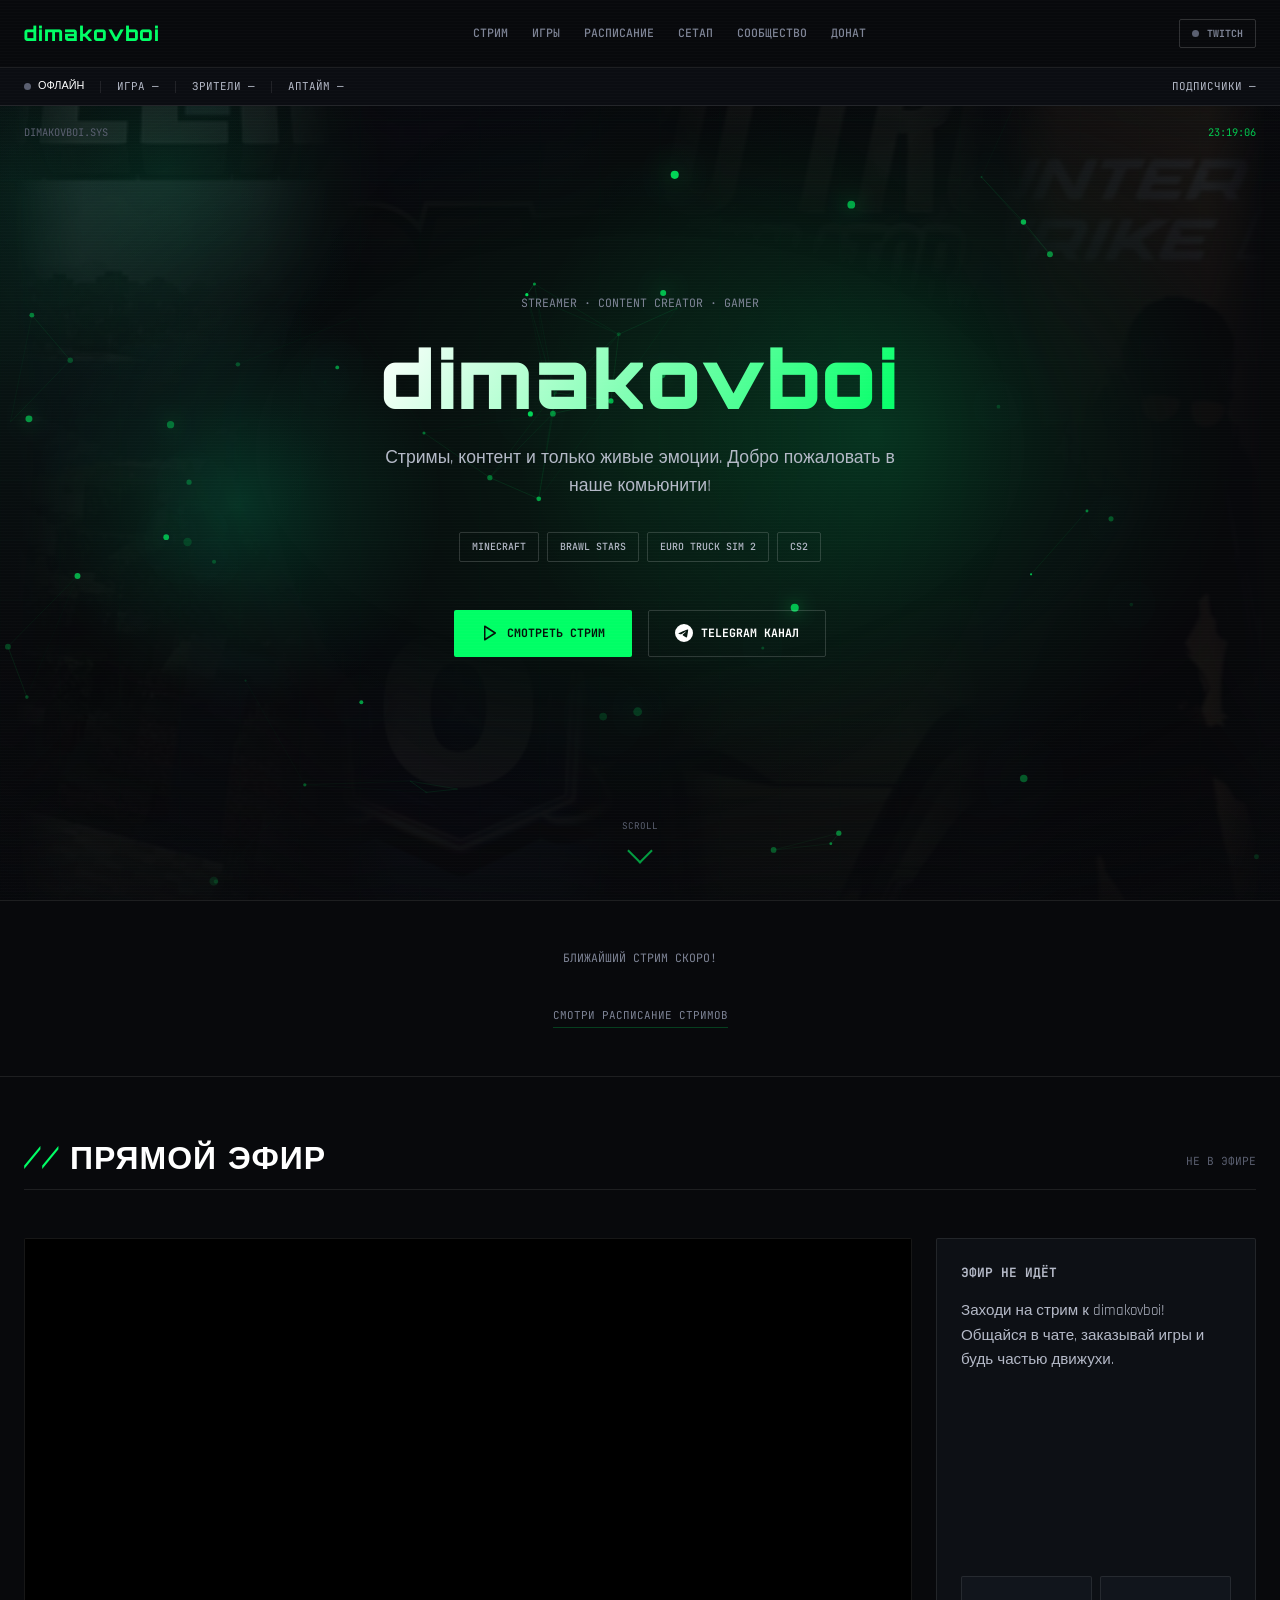
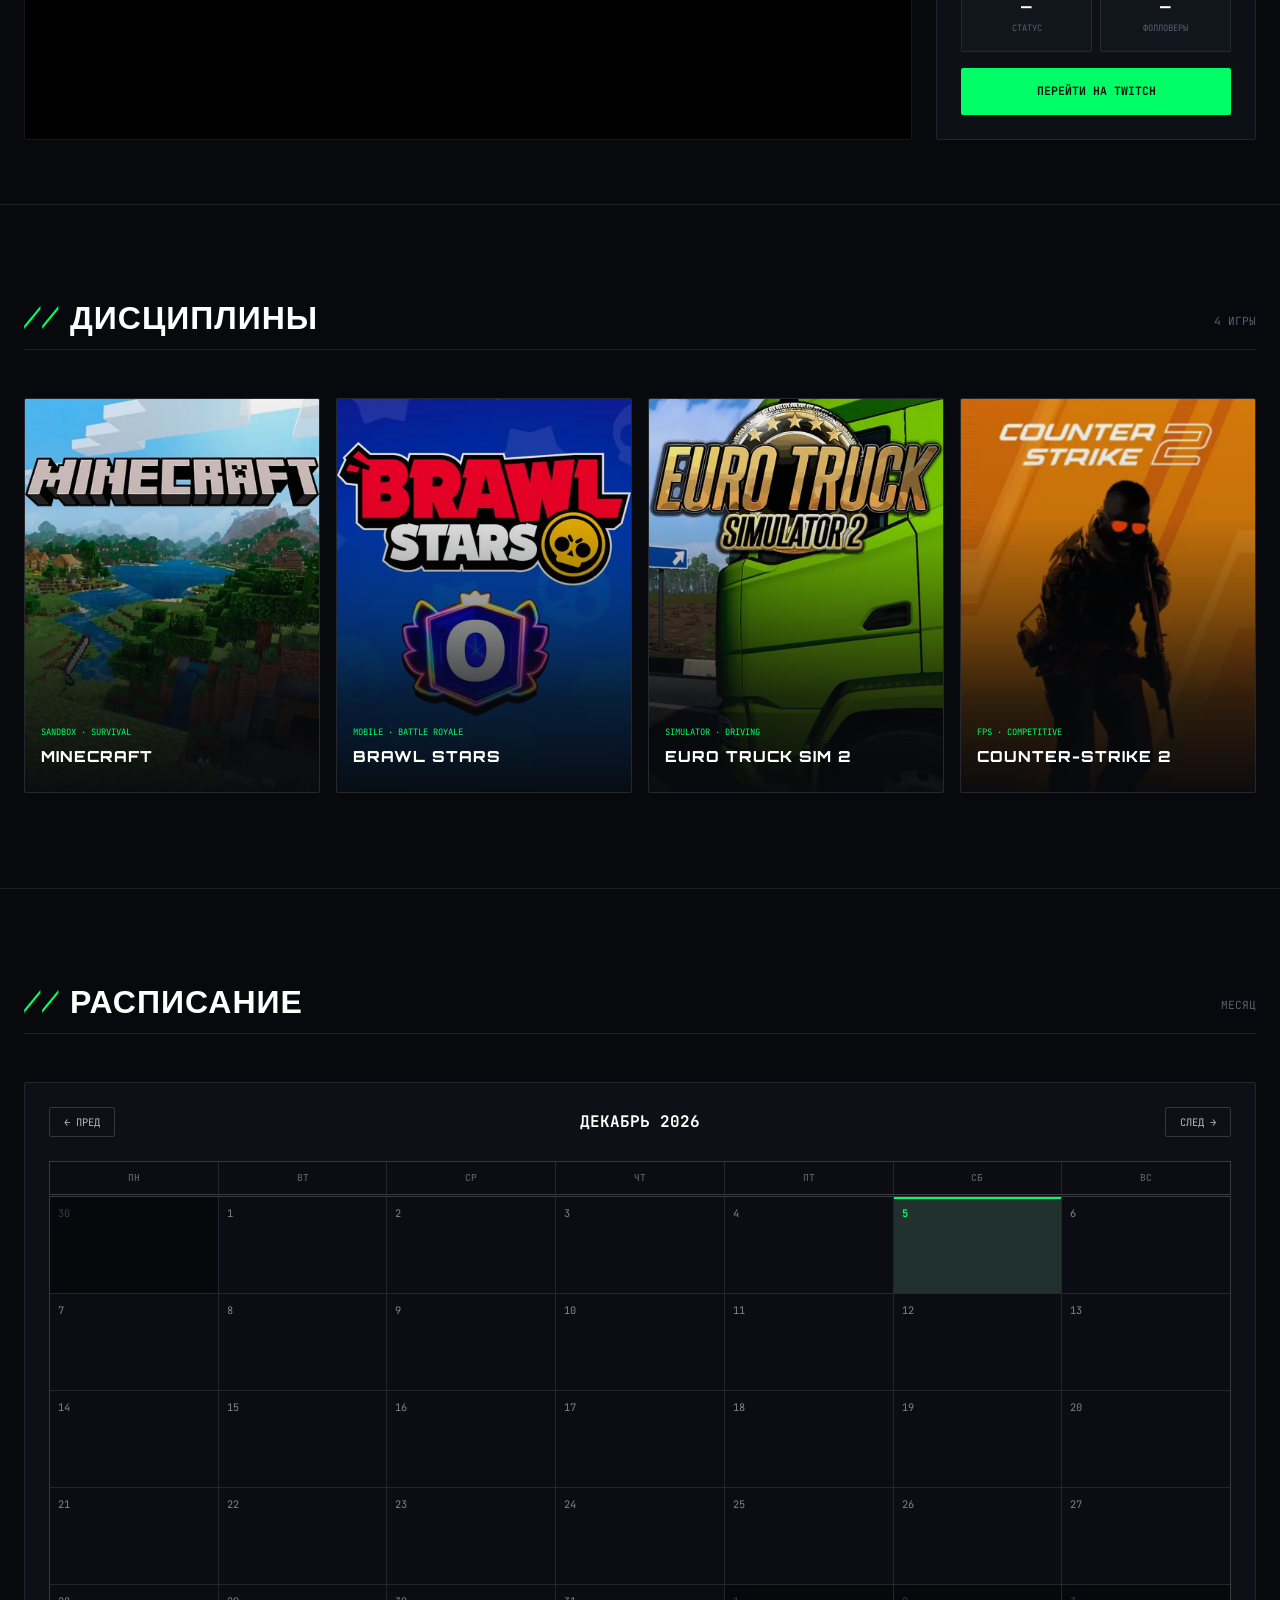
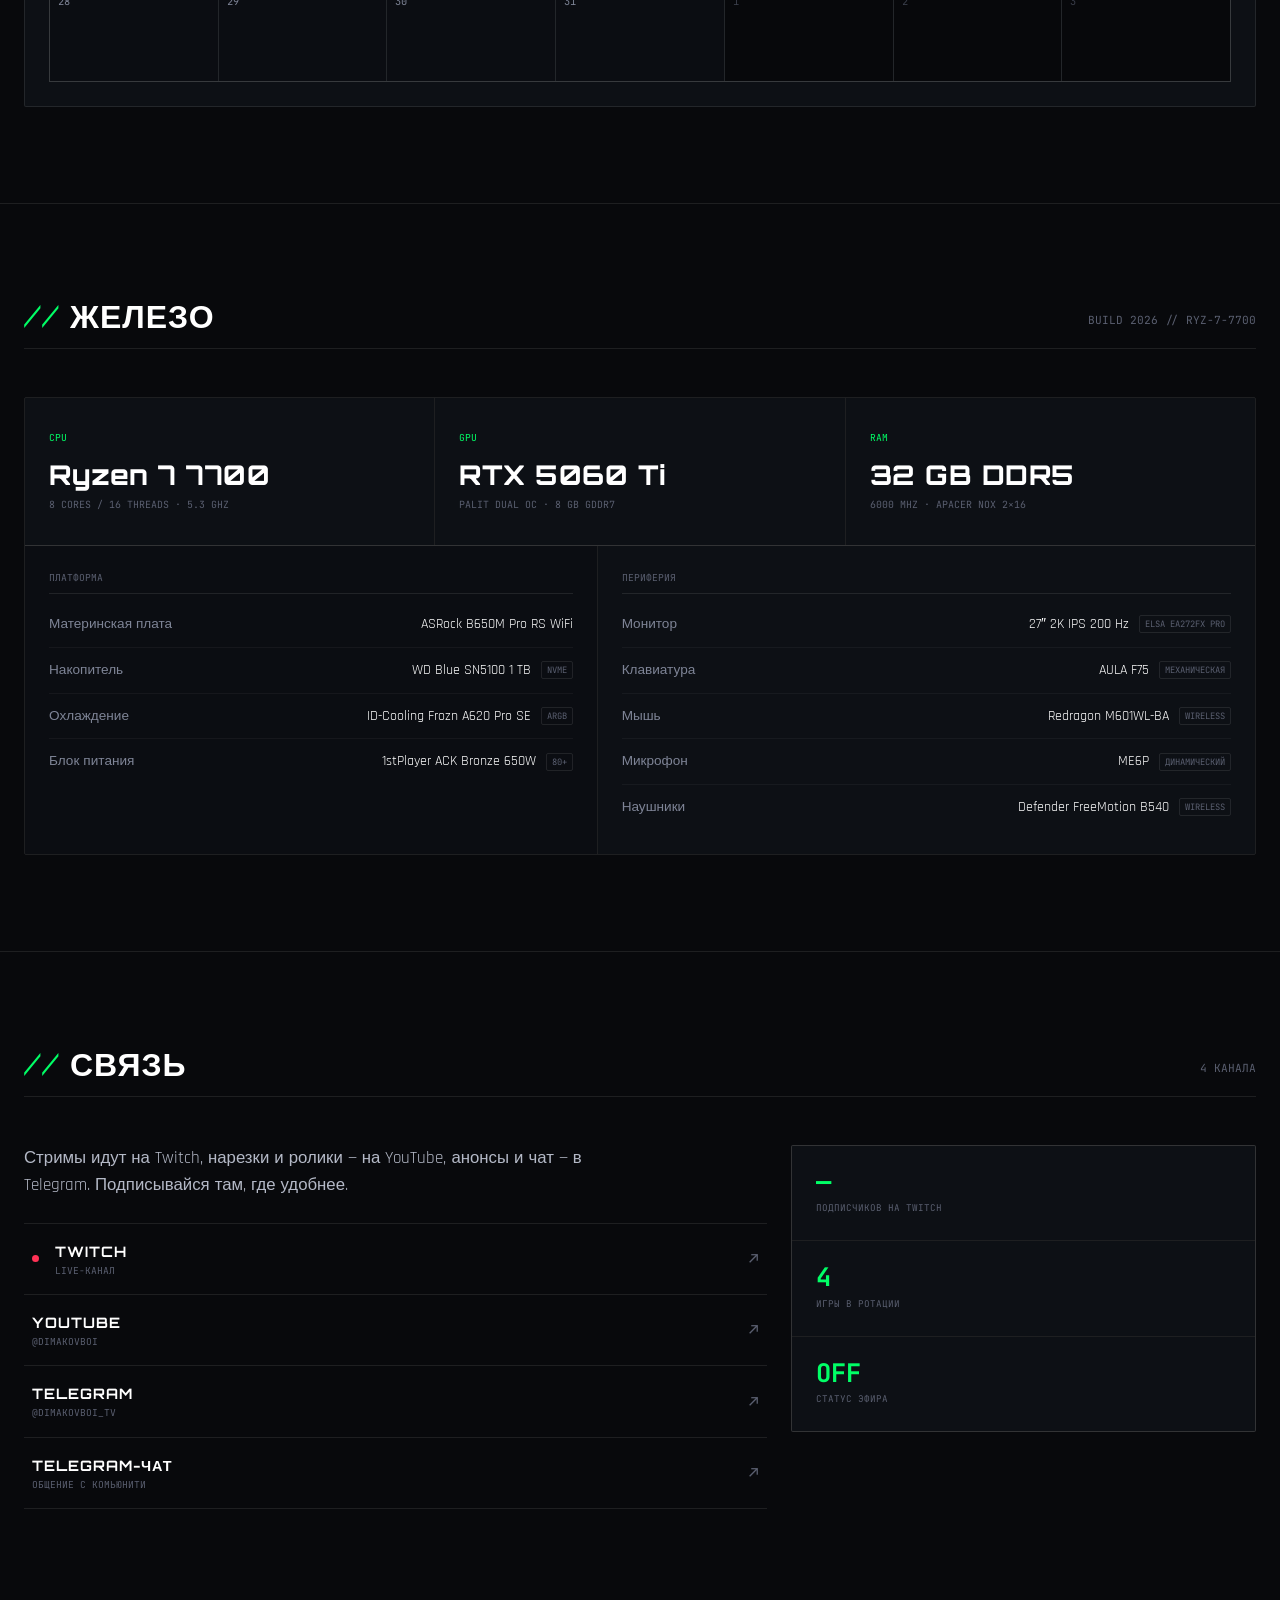
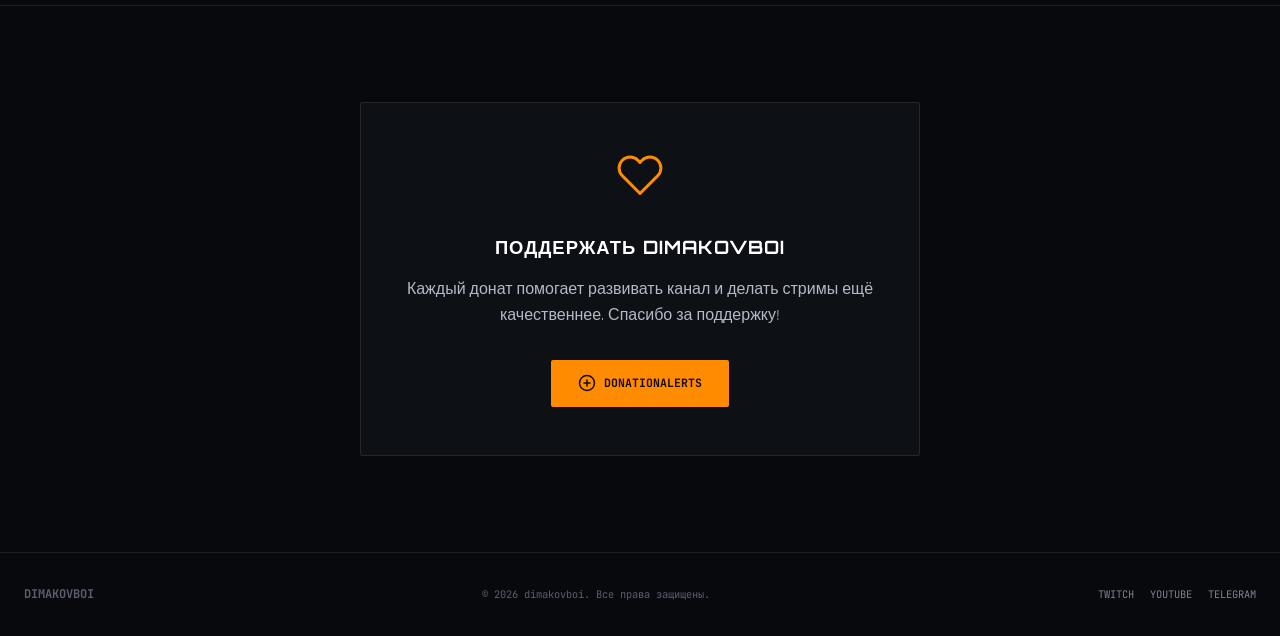
==== commit d4485bb6: "Add living hero background: drifting game art layers, scan, mouse parallax, live clock" ====
--- a/index.html
+++ b/index.html
@@ -83,9 +83,17 @@
 
     <!-- HERO -->
     <section class="hero" id="hero">
+        <div class="hero-bg" aria-hidden="true">
+            <div class="hero-bg-layer hero-bg-layer--1"></div>
+            <div class="hero-bg-layer hero-bg-layer--2"></div>
+            <div class="hero-bg-layer hero-bg-layer--3"></div>
+            <div class="hero-bg-layer hero-bg-layer--4"></div>
+            <div class="hero-bg-scan"></div>
+        </div>
+
         <div class="hero-readout mono" aria-hidden="true">
             <span>dimakovboi.sys</span>
-            <span class="hero-readout-dim">// online</span>
+            <span class="hero-readout-dim" id="heroClock">--:--:--</span>
         </div>
         <div class="hero-content reveal">
             <p class="hero-subtitle">Streamer · Content Creator · Gamer</p>
--- a/styles.css
+++ b/styles.css
@@ -489,6 +489,105 @@
 .hero-content {
     max-width: 800px;
     position: relative;
+    z-index: 2;
+}
+
+/* ── ЖИВОЙ ФОН: игровые постеры в разной глубине ── */
+.hero-bg {
+    position: absolute;
+    inset: 0;
+    overflow: hidden;
+    pointer-events: none;
+    z-index: 0;
+    -webkit-mask-image: radial-gradient(88% 70% at 50% 50%, transparent 34%, #000 96%);
+    mask-image: radial-gradient(88% 70% at 50% 50%, transparent 34%, #000 96%);
+}
+
+/* затемняющая вуаль поверх коллажа — собирает композицию в одно целое */
+.hero-bg::after {
+    content: '';
+    position: absolute;
+    inset: 0;
+    background:
+        radial-gradient(70% 55% at 50% 50%, rgba(8, 9, 12, 0.82) 0%, rgba(8, 9, 12, 0.35) 60%, rgba(8, 9, 12, 0.1) 100%),
+        linear-gradient(180deg, rgba(8, 9, 12, 0.7) 0%, transparent 22%, transparent 74%, rgba(8, 9, 12, 0.85) 100%);
+}
+
+.hero-bg-layer {
+    position: absolute;
+    background-size: cover;
+    background-repeat: no-repeat;
+    filter: grayscale(0.62) contrast(1.05) brightness(0.45);
+    opacity: 0.5;
+    will-change: transform;
+    animation: drift linear infinite;
+    /* вертикальные края растворяем, чтобы не было видно стыков панелей */
+    -webkit-mask-image: linear-gradient(90deg, transparent 0%, #000 22%, #000 78%, transparent 100%);
+    mask-image: linear-gradient(90deg, transparent 0%, #000 22%, #000 78%, transparent 100%);
+}
+
+.hero-bg-layer--1 {
+    left: 1%;
+    width: 25%;
+    top: -16%;
+    height: 132%;
+    background-image: url('assets/minecraft-400.webp');
+    background-position: 50% 42%;
+    animation-duration: 34s;
+}
+
+.hero-bg-layer--2 {
+    left: 26.5%;
+    width: 22%;
+    top: 7%;
+    height: 112%;
+    background-image: url('assets/brawlstars-400.webp');
+    background-position: 50% 30%;
+    animation-duration: 41s;
+    animation-direction: reverse;
+}
+
+.hero-bg-layer--3 {
+    left: 51%;
+    width: 26%;
+    top: -12%;
+    height: 126%;
+    background-image: url('assets/ets2-400.webp');
+    background-position: 50% 55%;
+    animation-duration: 47s;
+}
+
+.hero-bg-layer--4 {
+    left: 78%;
+    width: 21%;
+    top: 11%;
+    height: 106%;
+    background-image: url('assets/cs2-400.webp');
+    background-position: 50% 35%;
+    animation-duration: 38s;
+    animation-direction: reverse;
+}
+
+@keyframes drift {
+    0%   { transform: translate3d(var(--mx, 0px), calc(-3% + var(--my, 0px)), 0) scale(1.04); }
+    50%  { transform: translate3d(var(--mx, 0px), calc(3% + var(--my, 0px)), 0) scale(1.09); }
+    100% { transform: translate3d(var(--mx, 0px), calc(-3% + var(--my, 0px)), 0) scale(1.04); }
+}
+
+/* медленная полоса, как у осциллографа */
+.hero-bg-scan {
+    position: absolute;
+    left: 0;
+    right: 0;
+    height: 34vh;
+    top: -34vh;
+    background: linear-gradient(180deg, transparent, rgba(0, 255, 102, 0.055) 55%, transparent);
+    animation: scan 11s linear infinite;
+}
+
+@keyframes scan {
+    0%   { transform: translateY(0); }
+    100% { transform: translateY(168vh); }
 }
 
 .hero::before {
